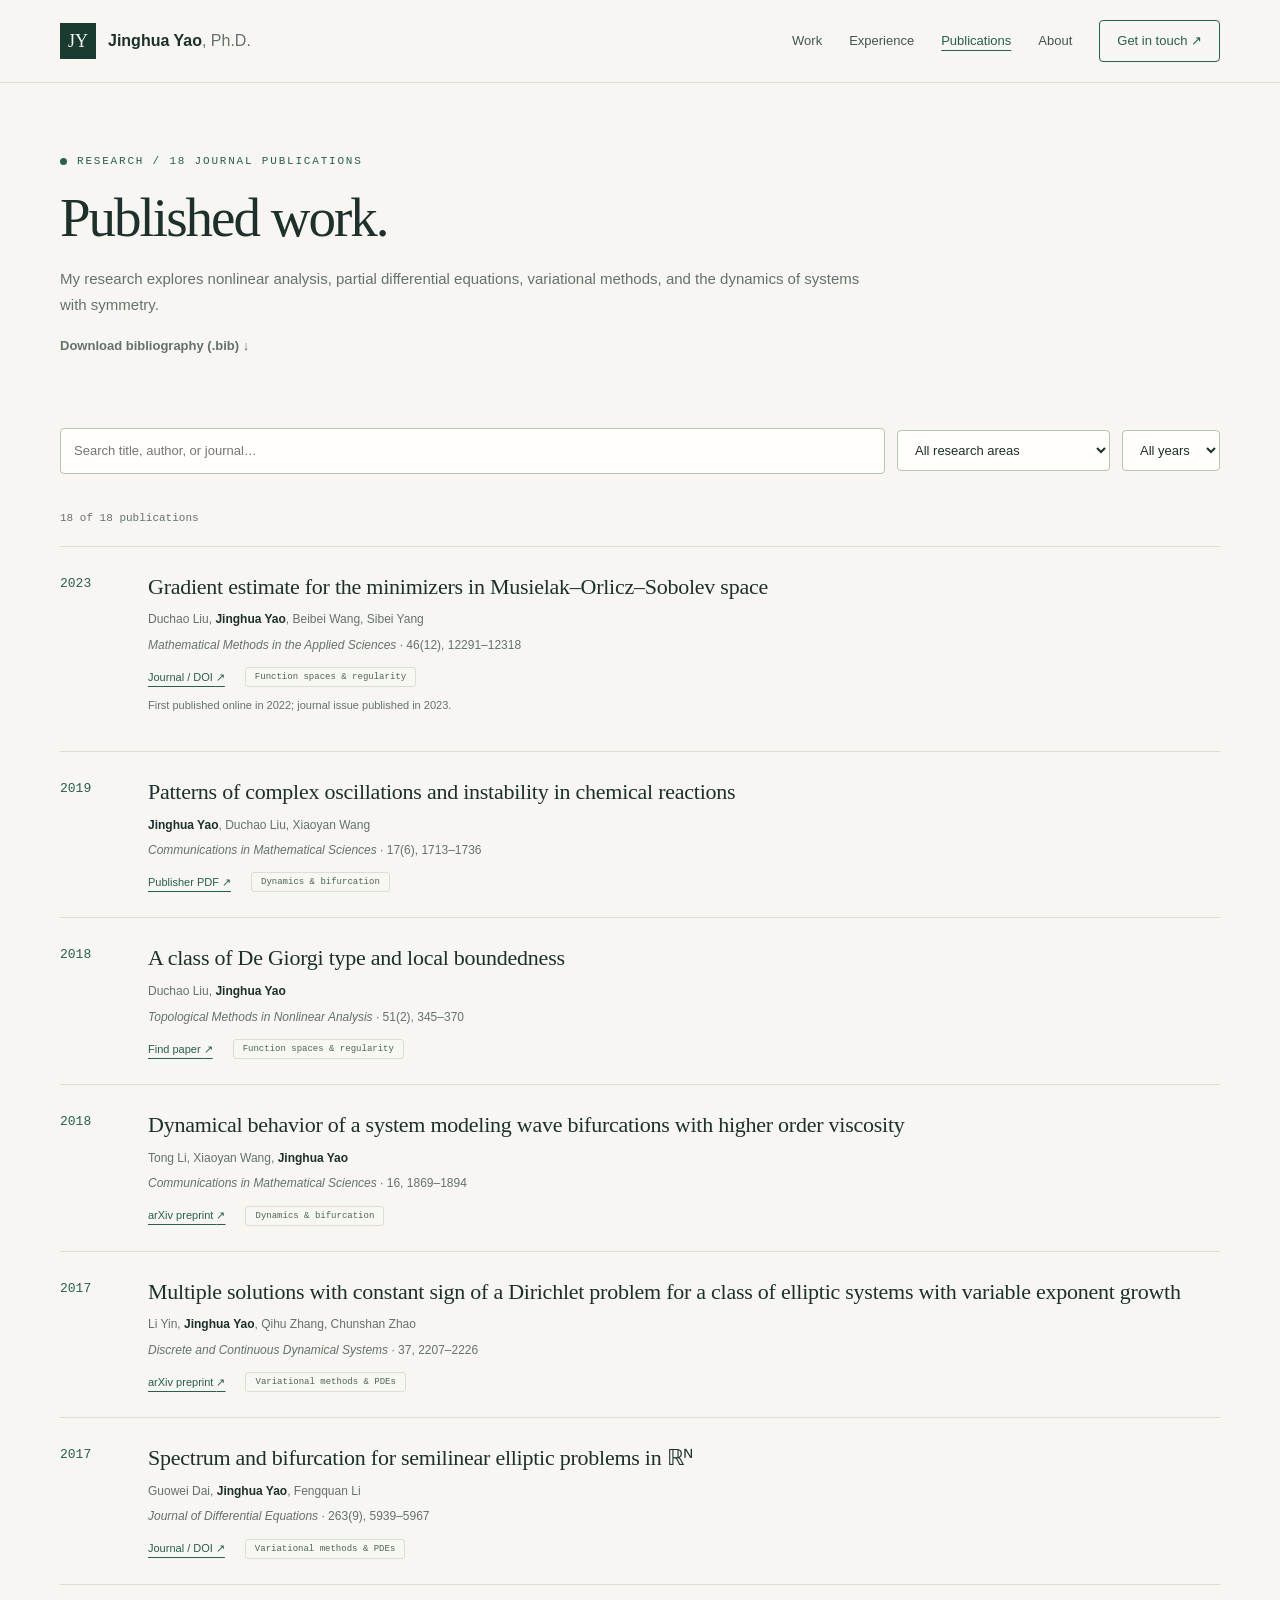
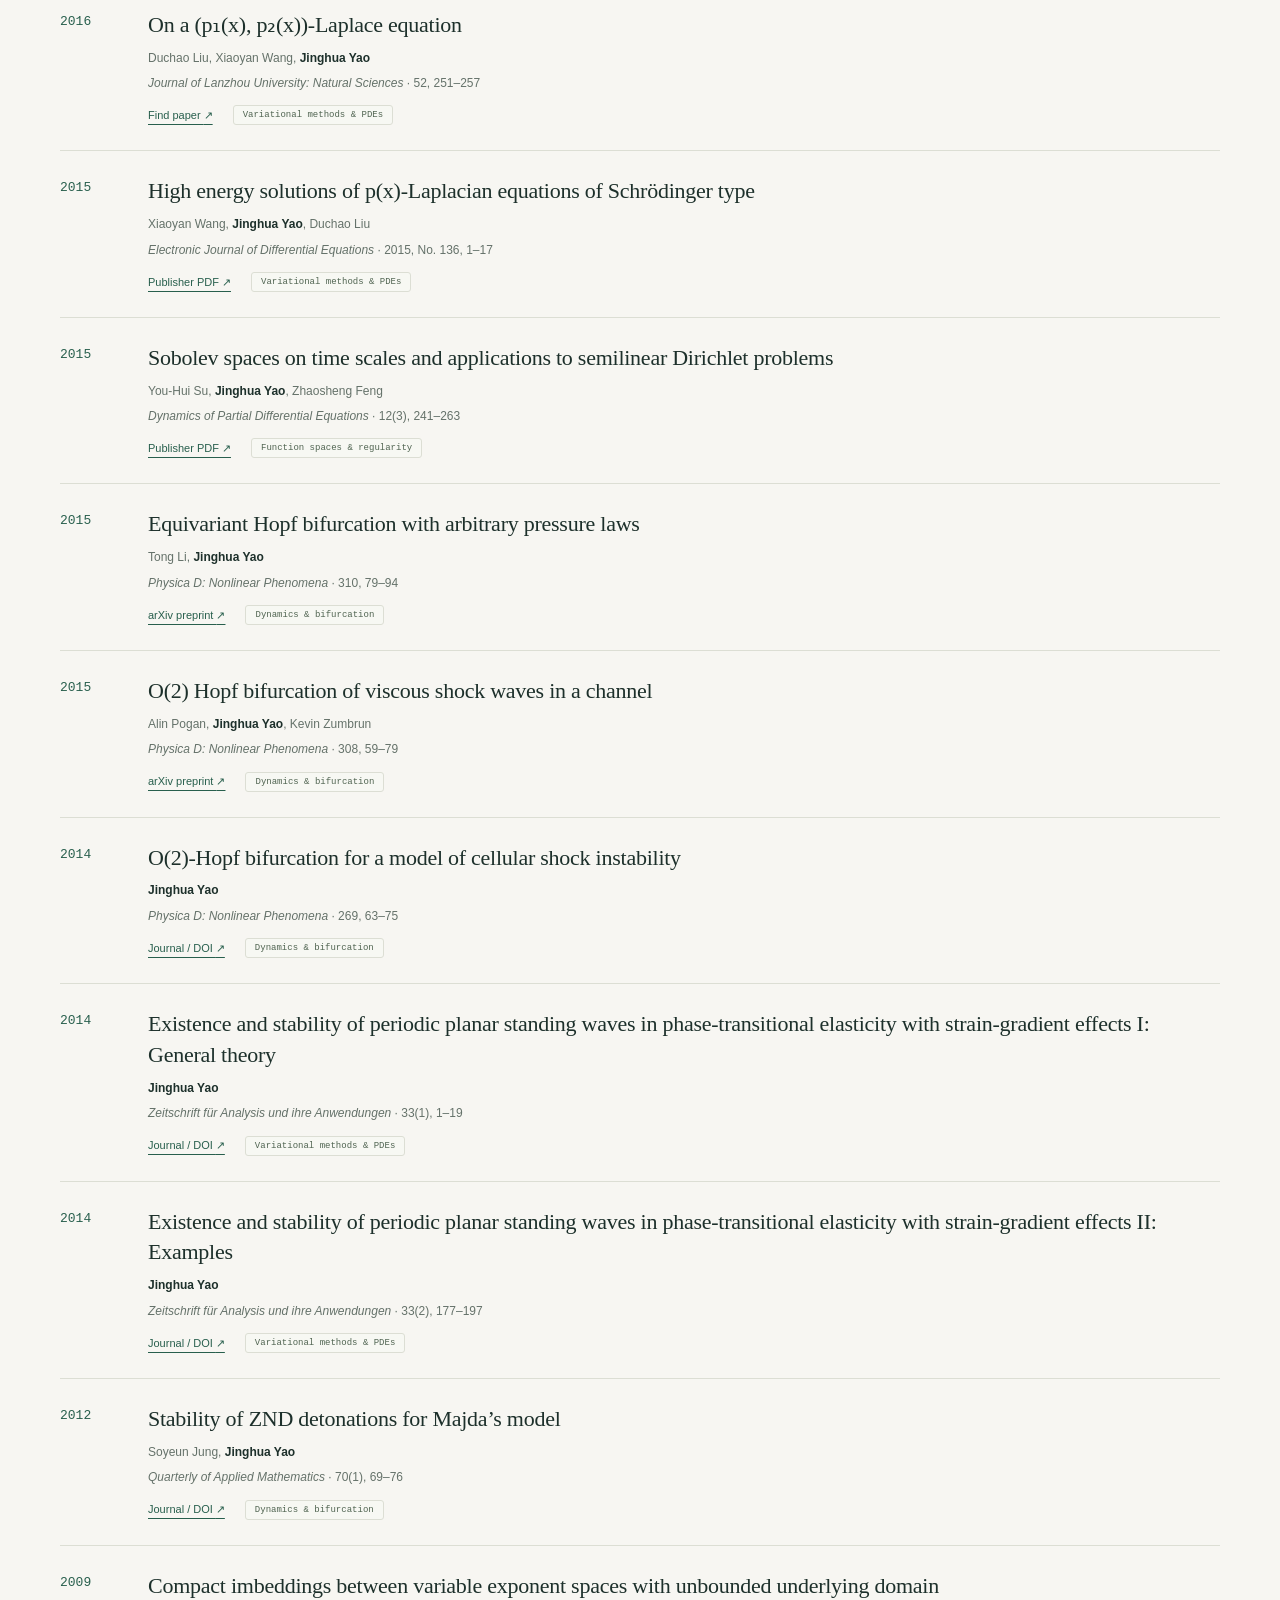
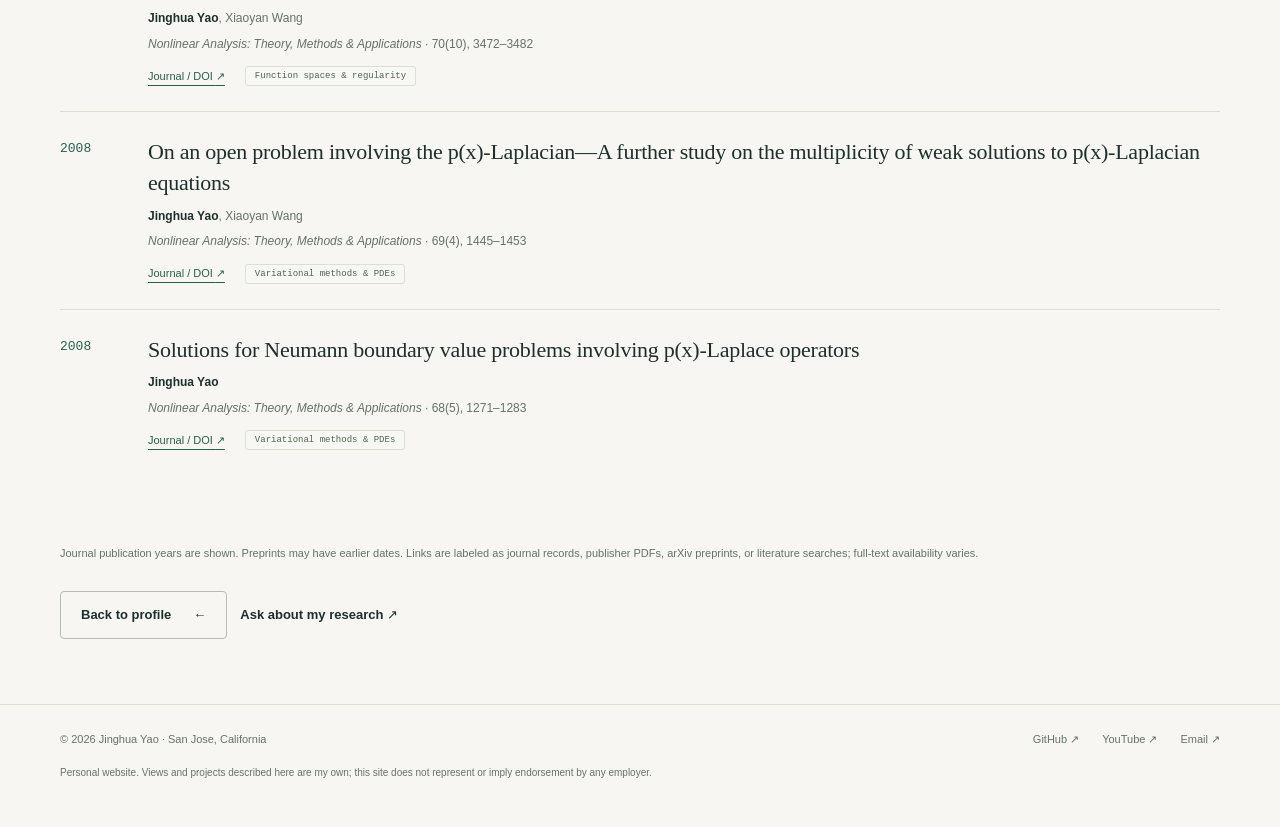
==== publications.html @ 7621f92e "Publish personal website and complete publication list" ====
<!doctype html>
<html lang="en"><head><meta charset="utf-8"><meta name="viewport" content="width=device-width,initial-scale=1"><meta name="theme-color" content="#193b30"><meta name="description" content="18 journal publications by Jinghua Yao and coauthors in nonlinear analysis, PDEs, dynamical systems, and variational methods."><meta name="author" content="Jinghua Yao"><title>Publications — Jinghua Yao</title><link rel="icon" type="image/svg+xml" href="assets/favicon.svg"><link rel="stylesheet" href="assets/styles.css"><meta property="og:type" content="website"><meta property="og:title" content="Publications — Jinghua Yao"><meta property="og:description" content="18 journal publications by Jinghua Yao and coauthors in nonlinear analysis, PDEs, dynamical systems, and variational methods."><meta property="og:site_name" content="Jinghua Yao"><meta name="twitter:card" content="summary"><script defer src="assets/main.js"></script></head><body><a class="skip" href="#main">Skip to content</a><header><div class="wrap nav"><a class="brand" href="index.html" aria-label="Jinghua Yao, home"><span class="monogram" aria-hidden="true">JY</span><span>Jinghua Yao<span style="font-weight:400;color:var(--muted)">, Ph.D.</span></span></a><button class="menu-toggle" aria-expanded="false" aria-controls="site-nav">Menu</button><nav class="nav-links" id="site-nav" aria-label="Main navigation"><a href="index.html#work">Work</a><a href="index.html#experience">Experience</a><a href="publications.html" aria-current="page">Publications</a><a href="index.html#about">About</a><a href="index.html#contact" class="nav-contact">Get in touch <span aria-hidden="true">↗</span></a></nav></div></header><main id="main" class="wrap"><section class="research-hero"><div class="eyebrow">Research / 18 journal publications</div><h1>Published work.</h1><p>My research explores nonlinear analysis, partial differential equations, variational methods, and the dynamics of systems with symmetry.</p><p><a class="text-link" href="assets/publications.bib" download>Download bibliography (.bib) ↓</a></p></section><div class="pub-tools js-only"><input id="publication-search" type="search" placeholder="Search title, author, or journal…" aria-label="Search publications"><select id="publication-category" aria-label="Research area"><option value="">All research areas</option><option>Function spaces &amp; regularity</option><option>Dynamics &amp; bifurcation</option><option>Variational methods &amp; PDEs</option></select><select id="publication-year" aria-label="Publication year"><option value="">All years</option><option>2023</option><option>2019</option><option>2018</option><option>2017</option><option>2016</option><option>2015</option><option>2014</option><option>2012</option><option>2009</option><option>2008</option></select></div><p class="pub-count" id="publication-count" role="status" aria-live="polite">18 publications · newest first</p><div class="research-list"><article class="pub" id="gradient-estimate" data-year="2023" data-category="Function spaces &amp; regularity"><div class="pub-year">2023</div><div><h3><a href="https://doi.org/10.1002/mma.8762" target="_blank" rel="noopener noreferrer">Gradient estimate for the minimizers in Musielak–Orlicz–Sobolev space</a></h3><p class="authors">Duchao Liu, <strong>Jinghua Yao</strong>, Beibei Wang, Sibei Yang</p><p class="venue"><em>Mathematical Methods in the Applied Sciences</em> · 46(12), 12291–12318</p><div class="pub-links"><a href="https://doi.org/10.1002/mma.8762" target="_blank" rel="noopener noreferrer">Journal / DOI <span aria-hidden="true">↗</span></a><span class="tag">Function spaces &amp; regularity</span></div><p class="pub-note">First published online in 2022; journal issue published in 2023.</p></div></article><article class="pub" id="chemical-reactions" data-year="2019" data-category="Dynamics &amp; bifurcation"><div class="pub-year">2019</div><div><h3><a href="https://intlpress.com/site/pub/files/_fulltext/journals/cms/2019/0017/0006/CMS-2019-0017-0006-a010.pdf" target="_blank" rel="noopener noreferrer">Patterns of complex oscillations and instability in chemical reactions</a></h3><p class="authors"><strong>Jinghua Yao</strong>, Duchao Liu, Xiaoyan Wang</p><p class="venue"><em>Communications in Mathematical Sciences</em> · 17(6), 1713–1736</p><div class="pub-links"><a href="https://intlpress.com/site/pub/files/_fulltext/journals/cms/2019/0017/0006/CMS-2019-0017-0006-a010.pdf" target="_blank" rel="noopener noreferrer">Publisher PDF <span aria-hidden="true">↗</span></a><span class="tag">Dynamics &amp; bifurcation</span></div></div></article><article class="pub" id="de-giorgi" data-year="2018" data-category="Function spaces &amp; regularity"><div class="pub-year">2018</div><div><h3><a href="https://scholar.google.com/scholar?q=A+class+of+De+Giorgi+type+and+local+boundedness+Liu+Yao" target="_blank" rel="noopener noreferrer">A class of De Giorgi type and local boundedness</a></h3><p class="authors">Duchao Liu, <strong>Jinghua Yao</strong></p><p class="venue"><em>Topological Methods in Nonlinear Analysis</em> · 51(2), 345–370</p><div class="pub-links"><a href="https://scholar.google.com/scholar?q=A+class+of+De+Giorgi+type+and+local+boundedness+Liu+Yao" target="_blank" rel="noopener noreferrer">Find paper <span aria-hidden="true">↗</span></a><span class="tag">Function spaces &amp; regularity</span></div></div></article><article class="pub" id="wave-bifurcations" data-year="2018" data-category="Dynamics &amp; bifurcation"><div class="pub-year">2018</div><div><h3><a href="https://arxiv.org/abs/1406.5264" target="_blank" rel="noopener noreferrer">Dynamical behavior of a system modeling wave bifurcations with higher order viscosity</a></h3><p class="authors">Tong Li, Xiaoyan Wang, <strong>Jinghua Yao</strong></p><p class="venue"><em>Communications in Mathematical Sciences</em> · 16, 1869–1894</p><div class="pub-links"><a href="https://arxiv.org/abs/1406.5264" target="_blank" rel="noopener noreferrer">arXiv preprint <span aria-hidden="true">↗</span></a><span class="tag">Dynamics &amp; bifurcation</span></div></div></article><article class="pub" id="constant-sign" data-year="2017" data-category="Variational methods &amp; PDEs"><div class="pub-year">2017</div><div><h3><a href="https://arxiv.org/abs/1607.00584" target="_blank" rel="noopener noreferrer">Multiple solutions with constant sign of a Dirichlet problem for a class of elliptic systems with variable exponent growth</a></h3><p class="authors">Li Yin, <strong>Jinghua Yao</strong>, Qihu Zhang, Chunshan Zhao</p><p class="venue"><em>Discrete and Continuous Dynamical Systems</em> · 37, 2207–2226</p><div class="pub-links"><a href="https://arxiv.org/abs/1607.00584" target="_blank" rel="noopener noreferrer">arXiv preprint <span aria-hidden="true">↗</span></a><span class="tag">Variational methods &amp; PDEs</span></div></div></article><article class="pub" id="spectrum-bifurcation" data-year="2017" data-category="Variational methods &amp; PDEs"><div class="pub-year">2017</div><div><h3><a href="https://doi.org/10.1016/j.jde.2017.07.004" target="_blank" rel="noopener noreferrer">Spectrum and bifurcation for semilinear elliptic problems in ℝᴺ</a></h3><p class="authors">Guowei Dai, <strong>Jinghua Yao</strong>, Fengquan Li</p><p class="venue"><em>Journal of Differential Equations</em> · 263(9), 5939–5967</p><div class="pub-links"><a href="https://doi.org/10.1016/j.jde.2017.07.004" target="_blank" rel="noopener noreferrer">Journal / DOI <span aria-hidden="true">↗</span></a><span class="tag">Variational methods &amp; PDEs</span></div></div></article><article class="pub" id="two-exponents" data-year="2016" data-category="Variational methods &amp; PDEs"><div class="pub-year">2016</div><div><h3><a href="https://scholar.google.com/scholar?q=Liu+Wang+Yao+Laplace+Lanzhou+2016+251+257" target="_blank" rel="noopener noreferrer">On a (p₁(x), p₂(x))-Laplace equation</a></h3><p class="authors">Duchao Liu, Xiaoyan Wang, <strong>Jinghua Yao</strong></p><p class="venue"><em>Journal of Lanzhou University: Natural Sciences</em> · 52, 251–257</p><div class="pub-links"><a href="https://scholar.google.com/scholar?q=Liu+Wang+Yao+Laplace+Lanzhou+2016+251+257" target="_blank" rel="noopener noreferrer">Find paper <span aria-hidden="true">↗</span></a><span class="tag">Variational methods &amp; PDEs</span></div></div></article><article class="pub" id="high-energy" data-year="2015" data-category="Variational methods &amp; PDEs"><div class="pub-year">2015</div><div><h3><a href="https://ejde.math.txstate.edu/Volumes/2015/136/wang.pdf" target="_blank" rel="noopener noreferrer">High energy solutions of p(x)-Laplacian equations of Schrödinger type</a></h3><p class="authors">Xiaoyan Wang, <strong>Jinghua Yao</strong>, Duchao Liu</p><p class="venue"><em>Electronic Journal of Differential Equations</em> · 2015, No. 136, 1–17</p><div class="pub-links"><a href="https://ejde.math.txstate.edu/Volumes/2015/136/wang.pdf" target="_blank" rel="noopener noreferrer">Publisher PDF <span aria-hidden="true">↗</span></a><span class="tag">Variational methods &amp; PDEs</span></div></div></article><article class="pub" id="time-scales" data-year="2015" data-category="Function spaces &amp; regularity"><div class="pub-year">2015</div><div><h3><a href="https://intlpress.com/api/bgcloud-front/resource/pdf/volume/1805801773963034626-1805801773963034626-674eb5a343b26674c5cbe428e5b6ac3f.pdf" target="_blank" rel="noopener noreferrer">Sobolev spaces on time scales and applications to semilinear Dirichlet problems</a></h3><p class="authors">You-Hui Su, <strong>Jinghua Yao</strong>, Zhaosheng Feng</p><p class="venue"><em>Dynamics of Partial Differential Equations</em> · 12(3), 241–263</p><div class="pub-links"><a href="https://intlpress.com/api/bgcloud-front/resource/pdf/volume/1805801773963034626-1805801773963034626-674eb5a343b26674c5cbe428e5b6ac3f.pdf" target="_blank" rel="noopener noreferrer">Publisher PDF <span aria-hidden="true">↗</span></a><span class="tag">Function spaces &amp; regularity</span></div></div></article><article class="pub" id="pressure-laws" data-year="2015" data-category="Dynamics &amp; bifurcation"><div class="pub-year">2015</div><div><h3><a href="https://arxiv.org/abs/1312.4248" target="_blank" rel="noopener noreferrer">Equivariant Hopf bifurcation with arbitrary pressure laws</a></h3><p class="authors">Tong Li, <strong>Jinghua Yao</strong></p><p class="venue"><em>Physica D: Nonlinear Phenomena</em> · 310, 79–94</p><div class="pub-links"><a href="https://arxiv.org/abs/1312.4248" target="_blank" rel="noopener noreferrer">arXiv preprint <span aria-hidden="true">↗</span></a><span class="tag">Dynamics &amp; bifurcation</span></div></div></article><article class="pub" id="viscous-shock" data-year="2015" data-category="Dynamics &amp; bifurcation"><div class="pub-year">2015</div><div><h3><a href="https://arxiv.org/abs/1401.2197" target="_blank" rel="noopener noreferrer">O(2) Hopf bifurcation of viscous shock waves in a channel</a></h3><p class="authors">Alin Pogan, <strong>Jinghua Yao</strong>, Kevin Zumbrun</p><p class="venue"><em>Physica D: Nonlinear Phenomena</em> · 308, 59–79</p><div class="pub-links"><a href="https://arxiv.org/abs/1401.2197" target="_blank" rel="noopener noreferrer">arXiv preprint <span aria-hidden="true">↗</span></a><span class="tag">Dynamics &amp; bifurcation</span></div></div></article><article class="pub" id="cellular-shock" data-year="2014" data-category="Dynamics &amp; bifurcation"><div class="pub-year">2014</div><div><h3><a href="https://doi.org/10.1016/j.physd.2013.11.005" target="_blank" rel="noopener noreferrer">O(2)-Hopf bifurcation for a model of cellular shock instability</a></h3><p class="authors"><strong>Jinghua Yao</strong></p><p class="venue"><em>Physica D: Nonlinear Phenomena</em> · 269, 63–75</p><div class="pub-links"><a href="https://doi.org/10.1016/j.physd.2013.11.005" target="_blank" rel="noopener noreferrer">Journal / DOI <span aria-hidden="true">↗</span></a><span class="tag">Dynamics &amp; bifurcation</span></div></div></article><article class="pub" id="standing-waves-i" data-year="2014" data-category="Variational methods &amp; PDEs"><div class="pub-year">2014</div><div><h3><a href="https://doi.org/10.4171/ZAA/1496" target="_blank" rel="noopener noreferrer">Existence and stability of periodic planar standing waves in phase-transitional elasticity with strain-gradient effects I: General theory</a></h3><p class="authors"><strong>Jinghua Yao</strong></p><p class="venue"><em>Zeitschrift für Analysis und ihre Anwendungen</em> · 33(1), 1–19</p><div class="pub-links"><a href="https://doi.org/10.4171/ZAA/1496" target="_blank" rel="noopener noreferrer">Journal / DOI <span aria-hidden="true">↗</span></a><span class="tag">Variational methods &amp; PDEs</span></div></div></article><article class="pub" id="standing-waves-ii" data-year="2014" data-category="Variational methods &amp; PDEs"><div class="pub-year">2014</div><div><h3><a href="https://doi.org/10.4171/ZAA/1506" target="_blank" rel="noopener noreferrer">Existence and stability of periodic planar standing waves in phase-transitional elasticity with strain-gradient effects II: Examples</a></h3><p class="authors"><strong>Jinghua Yao</strong></p><p class="venue"><em>Zeitschrift für Analysis und ihre Anwendungen</em> · 33(2), 177–197</p><div class="pub-links"><a href="https://doi.org/10.4171/ZAA/1506" target="_blank" rel="noopener noreferrer">Journal / DOI <span aria-hidden="true">↗</span></a><span class="tag">Variational methods &amp; PDEs</span></div></div></article><article class="pub" id="znd-detonations" data-year="2012" data-category="Dynamics &amp; bifurcation"><div class="pub-year">2012</div><div><h3><a href="https://doi.org/10.1090/S0033-569X-2011-01232-3" target="_blank" rel="noopener noreferrer">Stability of ZND detonations for Majda’s model</a></h3><p class="authors">Soyeun Jung, <strong>Jinghua Yao</strong></p><p class="venue"><em>Quarterly of Applied Mathematics</em> · 70(1), 69–76</p><div class="pub-links"><a href="https://doi.org/10.1090/S0033-569X-2011-01232-3" target="_blank" rel="noopener noreferrer">Journal / DOI <span aria-hidden="true">↗</span></a><span class="tag">Dynamics &amp; bifurcation</span></div></div></article><article class="pub" id="compact-imbeddings" data-year="2009" data-category="Function spaces &amp; regularity"><div class="pub-year">2009</div><div><h3><a href="https://doi.org/10.1016/j.na.2008.07.005" target="_blank" rel="noopener noreferrer">Compact imbeddings between variable exponent spaces with unbounded underlying domain</a></h3><p class="authors"><strong>Jinghua Yao</strong>, Xiaoyan Wang</p><p class="venue"><em>Nonlinear Analysis: Theory, Methods &amp; Applications</em> · 70(10), 3472–3482</p><div class="pub-links"><a href="https://doi.org/10.1016/j.na.2008.07.005" target="_blank" rel="noopener noreferrer">Journal / DOI <span aria-hidden="true">↗</span></a><span class="tag">Function spaces &amp; regularity</span></div></div></article><article class="pub" id="open-problem" data-year="2008" data-category="Variational methods &amp; PDEs"><div class="pub-year">2008</div><div><h3><a href="https://doi.org/10.1016/j.na.2007.06.044" target="_blank" rel="noopener noreferrer">On an open problem involving the p(x)-Laplacian—A further study on the multiplicity of weak solutions to p(x)-Laplacian equations</a></h3><p class="authors"><strong>Jinghua Yao</strong>, Xiaoyan Wang</p><p class="venue"><em>Nonlinear Analysis: Theory, Methods &amp; Applications</em> · 69(4), 1445–1453</p><div class="pub-links"><a href="https://doi.org/10.1016/j.na.2007.06.044" target="_blank" rel="noopener noreferrer">Journal / DOI <span aria-hidden="true">↗</span></a><span class="tag">Variational methods &amp; PDEs</span></div></div></article><article class="pub" id="neumann-problems" data-year="2008" data-category="Variational methods &amp; PDEs"><div class="pub-year">2008</div><div><h3><a href="https://doi.org/10.1016/j.na.2006.12.020" target="_blank" rel="noopener noreferrer">Solutions for Neumann boundary value problems involving p(x)-Laplace operators</a></h3><p class="authors"><strong>Jinghua Yao</strong></p><p class="venue"><em>Nonlinear Analysis: Theory, Methods &amp; Applications</em> · 68(5), 1271–1283</p><div class="pub-links"><a href="https://doi.org/10.1016/j.na.2006.12.020" target="_blank" rel="noopener noreferrer">Journal / DOI <span aria-hidden="true">↗</span></a><span class="tag">Variational methods &amp; PDEs</span></div></div></article><p class="empty" id="no-results" hidden>No matching publications. Try a different search or reset the filters.</p></div><p class="pub-note">Journal publication years are shown. Preprints may have earlier dates. Links are labeled as journal records, publisher PDFs, arXiv preprints, or literature searches; full-text availability varies.</p><div class="actions" style="margin-bottom:65px"><a class="button secondary" href="index.html">Back to profile <span aria-hidden="true">←</span></a><a class="text-link" href="mailto:yaojhyao@gmail.com">Ask about my research ↗</a></div></main><footer><div class="wrap"><div class="footer-row"><span>© 2026 Jinghua Yao · San Jose, California</span><div class="footer-links"><a href="https://github.com/jinghuayao">GitHub ↗</a><a href="https://www.youtube.com/@codeyao9796">YouTube ↗</a><a href="mailto:yaojhyao@gmail.com">Email ↗</a></div></div><p class="footer-note">Personal website. Views and projects described here are my own; this site does not represent or imply endorsement by any employer.</p></div></footer></body></html>
---- assets/styles.css ----
/* No framework, external font, tracking pixel, or runtime dependency. */
:root{--paper:#f7f6f2;--card:#fffefa;--ink:#1d302b;--muted:#65726a;--green:#285f4d;--deep:#193b30;--line:#dcded4;--lime:#d9efad;--mono:ui-monospace,SFMono-Regular,Consolas,monospace;--sans:Inter,-apple-system,BlinkMacSystemFont,"Segoe UI",Arial,sans-serif;--serif:Georgia,"Times New Roman",serif}
*{box-sizing:border-box}html{scroll-behavior:smooth;scroll-padding-top:100px}body{margin:0;background:var(--paper);color:var(--ink);font:16px/1.7 var(--sans);-webkit-font-smoothing:antialiased}a{color:inherit;text-decoration-thickness:1px;text-underline-offset:5px}button,input,select{font:inherit}button{cursor:pointer}a:focus-visible,button:focus-visible,input:focus-visible,select:focus-visible,summary:focus-visible{outline:3px solid #c79141;outline-offset:5px}[hidden]{display:none!important}.wrap{width:min(1160px,calc(100% - 80px));margin-inline:auto}.skip{position:absolute;top:-100px;left:15px;z-index:30;background:white;padding:10px}.skip:focus{top:10px}header{position:sticky;top:0;z-index:20;border-bottom:1px solid var(--line);background:#f7f6f2f2;backdrop-filter:blur(16px)}.nav{height:82px;display:flex;align-items:center;justify-content:space-between;gap:28px}.brand{display:flex;gap:12px;align-items:center;text-decoration:none;font-weight:650;white-space:nowrap}.monogram{width:36px;height:36px;display:grid;place-items:center;background:var(--deep);color:var(--paper);font:18px var(--serif)}.nav-links{display:flex;gap:27px;align-items:center}.nav-links a{font-size:13px;text-decoration:none;color:#45554d}.nav-links a:hover,.nav-links a[aria-current=page]{color:var(--green);text-decoration:underline}.nav-links .nav-contact{padding:9px 17px;border:1px solid var(--green);color:var(--green);border-radius:4px}.menu-toggle{display:none;background:none;border:1px solid var(--line);padding:8px 12px;border-radius:4px}.eyebrow{font:11px/1.5 var(--mono);text-transform:uppercase;letter-spacing:1.8px;color:var(--green);display:flex;align-items:center;gap:10px}.eyebrow::before{content:"";width:7px;height:7px;background:var(--green);border-radius:50%;flex-shrink:0}.hero{display:grid;grid-template-columns:1.45fr 1fr;gap:65px;align-items:center;padding:82px 0 65px}.name{font:500 clamp(45px,5.7vw,73px)/1.06 var(--serif);letter-spacing:-3px;margin:23px 0 8px}.credentials{font-size:14px;color:var(--muted);letter-spacing:.25px}.hero h2{font:400 clamp(27px,3vw,38px)/1.3 var(--serif);letter-spacing:-.9px;margin:26px 0 19px}.hero h2 em{color:var(--green);font-weight:400}.hero-copy{max-width:555px;color:var(--muted);font-size:16px;line-height:1.8}.actions{display:flex;gap:13px;align-items:center;flex-wrap:wrap;margin-top:28px}.button{display:inline-flex;gap:22px;align-items:center;justify-content:center;padding:12px 20px;border:1px solid var(--green);border-radius:4px;text-decoration:none;font-size:13px;font-weight:600;background:var(--green);color:white;transition:background .2s,transform .2s}.button:hover{background:var(--deep);transform:translateY(-2px)}.button.secondary{background:transparent;color:var(--ink);border-color:#b4bdb2}.button.secondary:hover{background:#e9ede3}.text-link{font-size:13px;font-weight:550;text-decoration:none}.text-link:hover{text-decoration:underline}.location{margin-top:22px;font-size:11px;font-family:var(--mono);color:var(--muted)}.hero-art{position:relative;background:#e8ede3;border:1px solid #d8dfd1;border-radius:7px;overflow:hidden;aspect-ratio:0.94;max-height:465px}.hero-art::before{content:"";position:absolute;inset:0;background-image:linear-gradient(#b3bfaf25 1px,transparent 1px),linear-gradient(90deg,#b3bfaf25 1px,transparent 1px);background-size:26px 26px}.art-top{position:absolute;top:24px;left:26px;right:26px;display:flex;justify-content:space-between;font:9px var(--mono);letter-spacing:1.4px;color:#65775e}.hero-art svg{position:absolute;width:100%;height:78%;top:8%;left:0}.art-caption{position:absolute;bottom:24px;left:28px;right:28px;border-top:1px solid #c6cfbd;padding-top:15px;display:flex;justify-content:space-between;align-items:center}.art-caption span{font:20px/1.3 var(--serif)}.art-caption small{font:9px/1.6 var(--mono);color:#62765c;text-align:right}.employers{border-top:1px solid var(--line);border-bottom:1px solid var(--line);display:flex;align-items:center;justify-content:space-between;gap:30px;padding:26px 0}.employers .label{font:10px/1.7 var(--mono);color:var(--muted);letter-spacing:1px;max-width:150px;text-transform:uppercase}.company{font-size:21px;letter-spacing:-.8px;font-weight:600}.company.apple{font-family:var(--serif);font-size:26px}.company.samsung{font-size:15px;letter-spacing:2px}.company.iu{font-family:var(--serif);font-size:18px;font-weight:400}.section{padding:85px 0;border-bottom:1px solid var(--line)}.section-heading{display:flex;align-items:flex-end;justify-content:space-between;gap:35px;margin-bottom:35px}.section-heading h2,.about h2,.contact h2{font:400 clamp(30px,3.4vw,42px)/1.2 var(--serif);letter-spacing:-1px;margin:12px 0 0}.section-heading p{max-width:360px;color:var(--muted);font-size:14px;margin:0}.kicker{font:10px var(--mono);letter-spacing:1.8px;color:var(--muted);text-transform:uppercase}.work-grid{display:grid;grid-template-columns:1fr 1fr;gap:20px}.work-card{background:var(--card);border:1px solid var(--line);border-radius:5px;overflow:hidden}.work-visual{height:128px;background:#e9eee7;position:relative;display:flex;align-items:center;justify-content:center;border-bottom:1px solid var(--line)}.work-visual.blue{background:#e9eef2}.work-visual.sand{background:#f0ebdf}.work-visual.rose{background:#efe9e4}.mini-pipeline{display:flex;align-items:center;gap:9px;font:10px var(--mono);color:#45634f}.mini-pipeline span{border:1px solid #b6c5b2;border-radius:3px;background:#fafcf480;padding:12px 13px}.mini-pipeline i{font-style:normal;color:#82907e}.work-content{padding:25px 28px 28px}.card-top{display:flex;justify-content:space-between;gap:15px;font:10px var(--mono);text-transform:uppercase;letter-spacing:.8px;color:var(--muted)}.work-content h3{font:400 25px/1.3 var(--serif);letter-spacing:-.5px;margin:13px 0 13px}.work-content p{font-size:14px;color:var(--muted);margin:0 0 15px}.work-detail{border-top:1px solid var(--line);padding-top:12px;font-size:12px;color:#516052}.work-detail b{font-weight:600;color:var(--ink)}.tags{display:flex;flex-wrap:wrap;gap:7px;margin-top:18px}.tag{font:10px var(--mono);padding:4px 9px;border:1px solid var(--line);border-radius:3px;color:#506451;background:#f7f8f3}.timeline{display:grid;grid-template-columns:175px 1fr}.timeline-date{padding:25px 0;font:11px var(--mono);color:var(--muted);border-top:1px solid var(--line)}.timeline-body{border-top:1px solid var(--line);padding:22px 0 26px;display:grid;grid-template-columns:210px 1fr;gap:25px}.timeline-body h3{font-size:18px;margin:0}.timeline-body .role{font-size:12px;color:var(--green);margin:3px 0 0}.timeline-body p{font-size:14px;margin:0;color:var(--muted)}.teaching{background:var(--deep);color:#f3f4e9;border-radius:7px;padding:45px;display:grid;grid-template-columns:1.3fr 1fr;gap:40px;align-items:center;margin-top:70px}.teaching .kicker{color:#bdceae}.teaching h2{font:35px/1.2 var(--serif);margin:14px 0}.teaching p{color:#bacbc1;font-size:14px;margin:12px 0 24px}.teaching .button{background:var(--lime);color:var(--deep);border-color:var(--lime)}.teaching-stats{display:grid;grid-template-columns:1fr 1fr;gap:20px;border-left:1px solid #416152;padding-left:35px}.teaching-stats b{font:42px var(--serif);color:var(--lime);display:block}.teaching-stats span{font-size:12px;color:#c5d4c8;display:block}.teaching-stats small{grid-column:1/-1;color:#9eafa4;font:9px/1.7 var(--mono)}.publication-list{display:grid;gap:0}.pub{display:grid;grid-template-columns:65px 1fr;gap:23px;padding:25px 0;border-top:1px solid var(--line)}.pub-year{font:13px var(--mono);padding-top:4px;color:var(--green)}.pub h3{font:400 22px/1.4 var(--serif);margin:0 0 7px;letter-spacing:-.25px}.pub h3 a{text-decoration:none}.pub h3 a:hover{text-decoration:underline}.pub .authors{font-size:12px;color:var(--muted);margin:0 0 5px}.pub .authors strong{color:var(--ink);font-weight:600}.pub .venue{font-size:12px;color:var(--muted);margin:0}.pub-links{display:flex;flex-wrap:wrap;gap:20px;align-items:center;margin-top:12px}.pub-links a{font-size:11px;color:var(--green)}.pub-links .tag{font-size:9px}.pub-note{font-size:11px;color:var(--muted);margin-top:9px}.about{display:grid;grid-template-columns:1fr 1fr;gap:80px}.about p{font-size:15px;color:var(--muted)}.education{margin-top:23px}.education div{padding:15px 0;border-bottom:1px solid var(--line);display:flex;justify-content:space-between;gap:20px;font-size:13px}.education small{display:block;color:var(--muted)}.education .year{font:11px var(--mono);color:var(--green);padding-top:4px}.skills{margin-top:27px}.skills h3{font-size:12px;color:var(--green);margin:19px 0 6px}.skills p{font-size:13px;margin:0}.chinese{margin-top:25px;border:1px solid var(--line);padding:14px 18px;border-radius:4px}.chinese summary{font-size:13px;cursor:pointer}.chinese p{font-size:14px;line-height:1.95}.contact{padding:80px 0;display:flex;align-items:center;justify-content:space-between;gap:45px}.contact h2{font-size:39px}.contact p{color:var(--muted);font-size:14px;max-width:580px}.contact .actions{flex-shrink:0;margin-top:0;flex-direction:column;align-items:stretch}.contact .text-link{text-align:center;color:var(--muted)}footer{border-top:1px solid var(--line);padding:25px 0 35px;font-size:11px;color:var(--muted)}.footer-row{display:flex;justify-content:space-between;gap:20px;align-items:center}.footer-links{display:flex;gap:23px}.footer-links a{text-decoration:none}.footer-note{font-size:10px;margin-top:15px;max-width:800px}.research-hero{padding:70px 0 35px;max-width:820px}.research-hero h1{font:55px/1.1 var(--serif);letter-spacing:-2px;margin:18px 0}.research-hero p{color:var(--muted);font-size:15px}.pub-tools{display:flex;gap:12px;flex-wrap:wrap;align-items:center;padding:20px 0 27px}.pub-tools input,.pub-tools select{border:1px solid #b9c3b7;background:var(--card);color:var(--ink);border-radius:4px;padding:11px 13px;font-size:13px;max-width:100%}.pub-tools input{flex:1;min-width:220px}.pub-count{font:11px var(--mono);color:var(--muted);margin-bottom:22px}.research-list{padding-bottom:60px}.empty{padding:35px;border:1px dashed var(--line);color:var(--muted)}.js-only{display:none}.js .js-only{display:flex}.js .js-only-block{display:block}.js-only-block{display:none}
@media(min-width:1400px){.hero{padding-top:95px;padding-bottom:85px}}
@media(max-width:1000px){.wrap{width:calc(100% - 48px)}.hero{gap:35px;padding-top:60px}.nav-links{gap:16px}.hero-art{max-height:415px}.timeline{grid-template-columns:150px 1fr}.timeline-body{grid-template-columns:180px 1fr}.about{gap:40px}.teaching{padding:32px}.contact{gap:20px}}
@media(max-width:760px){html{scroll-padding-top:86px}.nav{height:auto;min-height:72px;flex-wrap:wrap;padding-block:15px;gap:14px}.brand{font-size:14px}.js .menu-toggle{display:block}.nav-links{width:100%;flex-wrap:wrap;gap:15px;padding-bottom:6px}.js .nav-links{display:none}.js .nav-links.open{display:flex}.nav-links .nav-contact{padding:5px 12px}.hero{grid-template-columns:1fr;padding:48px 0 38px;gap:34px}.name{font-size:58px;letter-spacing:-2px}.hero h2{font-size:34px}.hero-art{aspect-ratio:1.3;max-height:330px}.hero-art svg{width:75%;left:12.5%;height:85%;top:0}.art-top{top:18px}.art-caption{bottom:18px;padding-top:10px}.art-caption span{font-size:17px}.employers{gap:22px;flex-wrap:wrap;justify-content:flex-start}.employers .label{max-width:none;width:100%}.company{font-size:18px}.company.iu{font-size:16px}.section{padding:52px 0}.section-heading{display:block;margin-bottom:26px}.section-heading p{margin-top:18px;max-width:none}.section-heading>.text-link{display:inline-block;margin-top:15px}.work-grid{grid-template-columns:1fr}.work-content{padding:22px}.timeline{grid-template-columns:1fr}.timeline-date{padding:20px 0 6px}.timeline-body{border-top:0;padding-top:0;grid-template-columns:1fr;gap:12px}.teaching{grid-template-columns:1fr;gap:20px;margin-top:45px;padding:28px}.teaching-stats{border-left:0;border-top:1px solid #416152;padding:20px 0 0}.about{grid-template-columns:1fr;gap:32px}.contact{display:block;padding:50px 0}.contact .actions{align-items:flex-start;margin-top:25px}.contact h2{font-size:34px}.pub{grid-template-columns:43px 1fr;gap:12px}.pub h3{font-size:20px}.footer-row{align-items:flex-start;flex-direction:column}.research-hero{padding-top:45px}.research-hero h1{font-size:43px}}
@media(max-width:380px){.wrap{width:calc(100% - 32px)}.name{font-size:49px}.hero h2{font-size:30px}.mini-pipeline{gap:5px;font-size:9px}.mini-pipeline span{padding:10px}.pub-tools input{min-width:0;width:100%}}
@media(prefers-reduced-motion:reduce){html{scroll-behavior:auto}*,*::before,*::after{transition:none!important;animation:none!important}}
@media print{header,.hero-art,.work-visual,.pub-tools,.contact .actions,.menu-toggle{display:none!important}.wrap{width:100%}body{background:white;font-size:12px}.section,.hero,.contact{padding:20px 0}.hero{display:block}.section-heading h2,.about h2{font-size:28px}.work-card,.pub,.timeline-body{break-inside:avoid}.teaching{background:white;color:var(--ink);border:1px solid var(--line)}.teaching p,.teaching-stats span,.teaching-stats b,.teaching .kicker{color:var(--ink)}.pub[hidden]{display:grid!important}.research-hero h1{font-size:36px}footer{font-size:9px}}
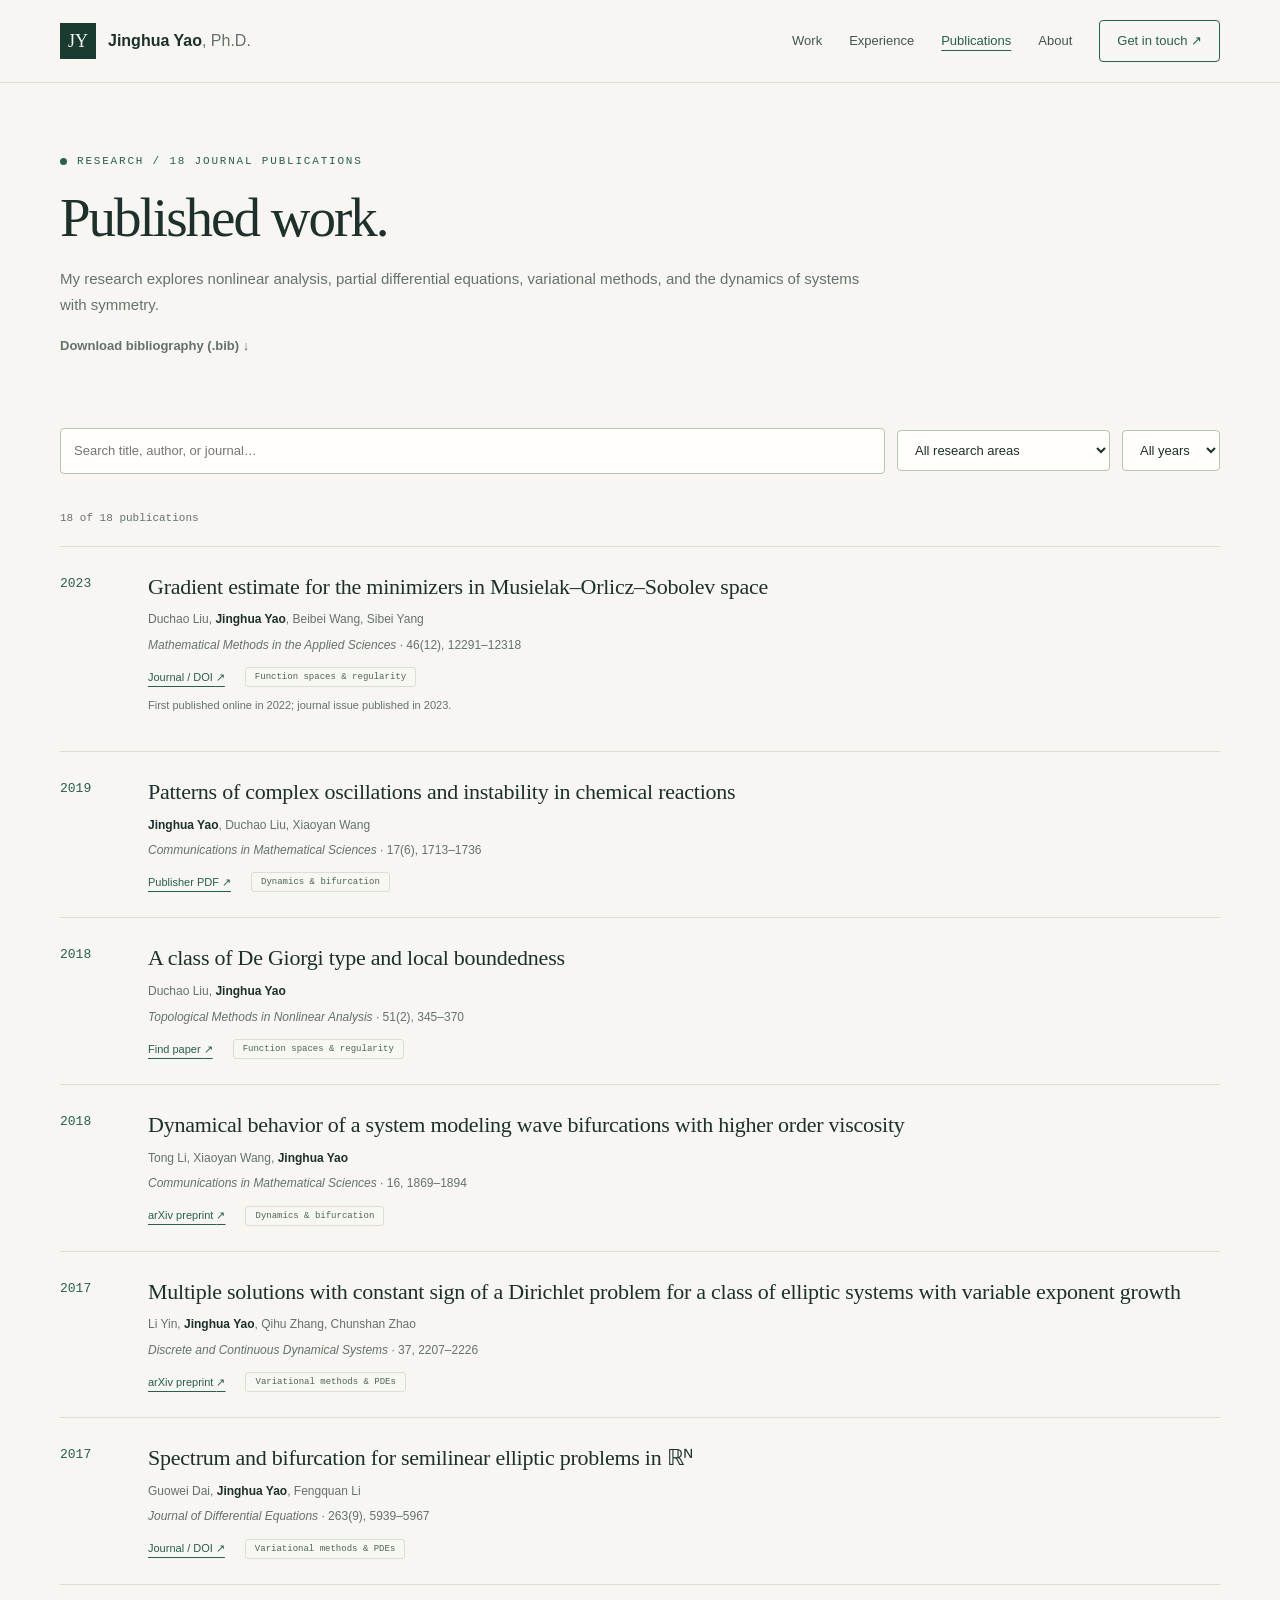
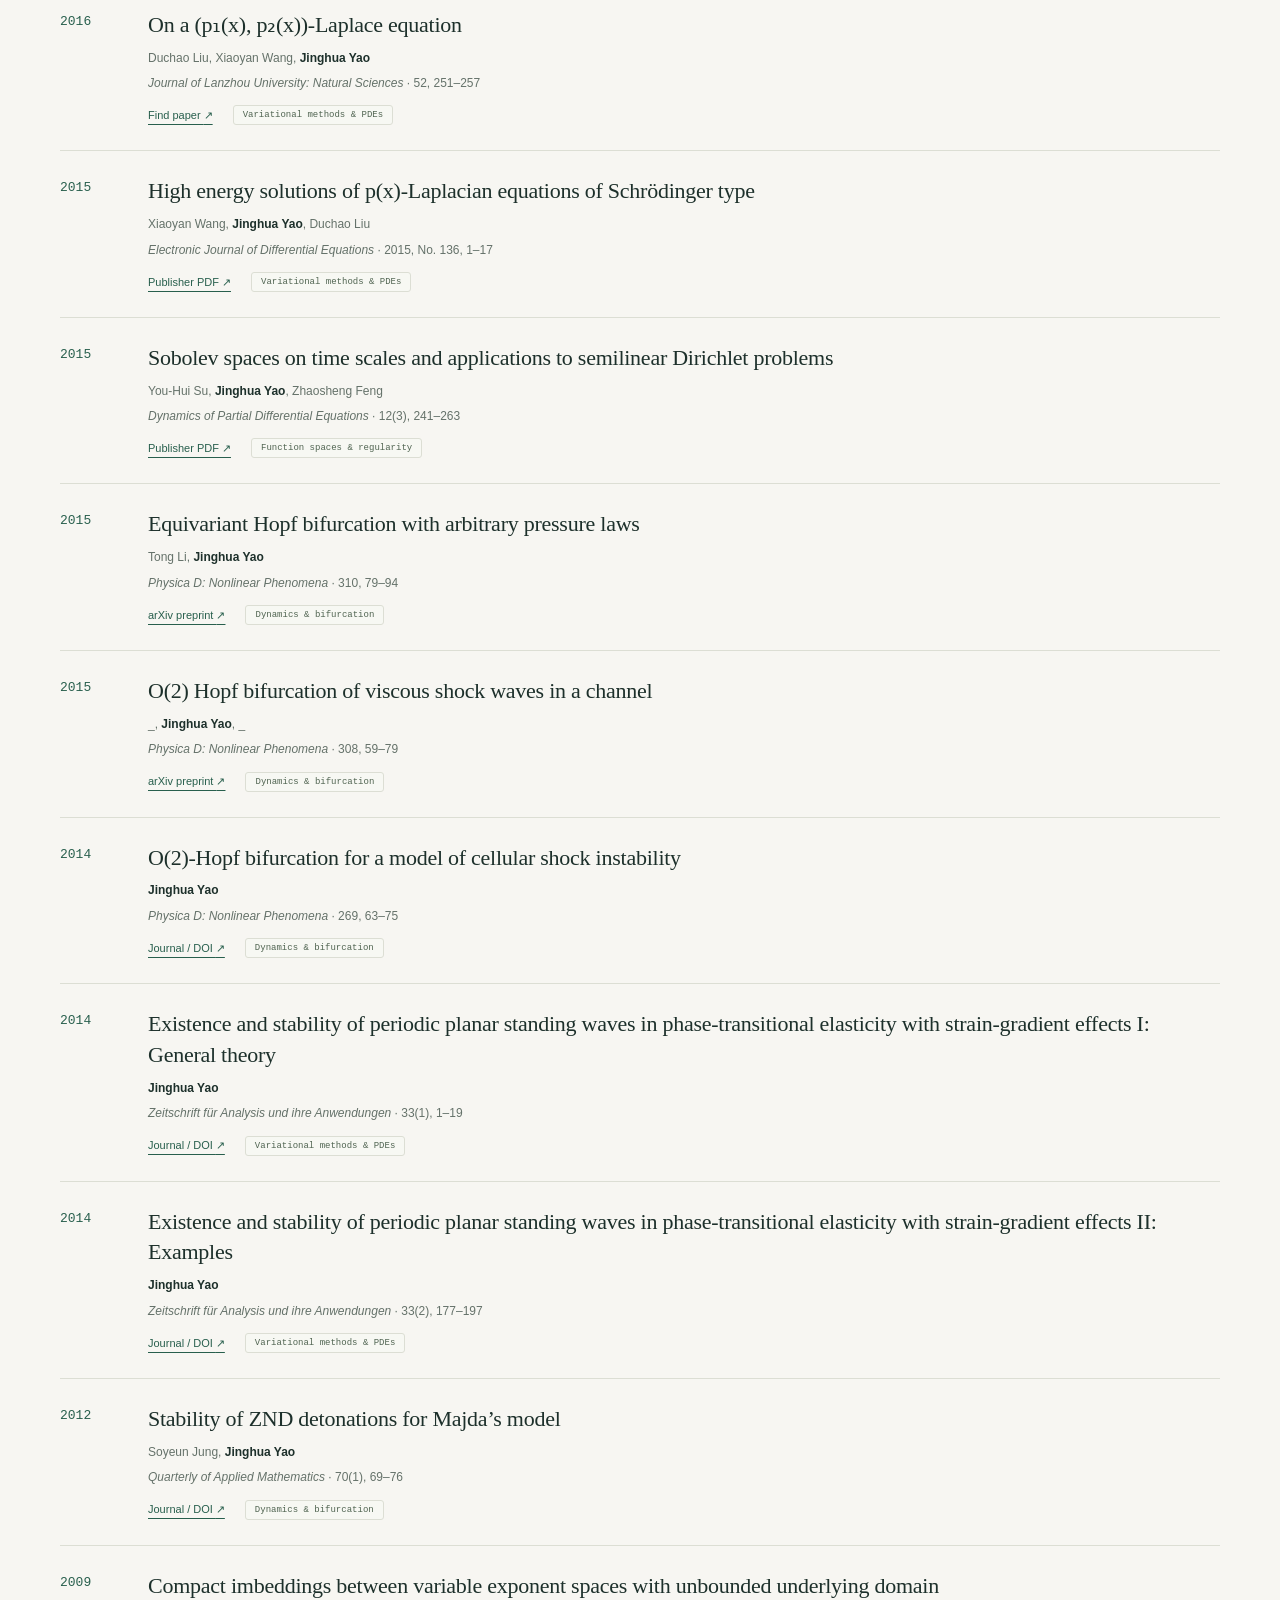
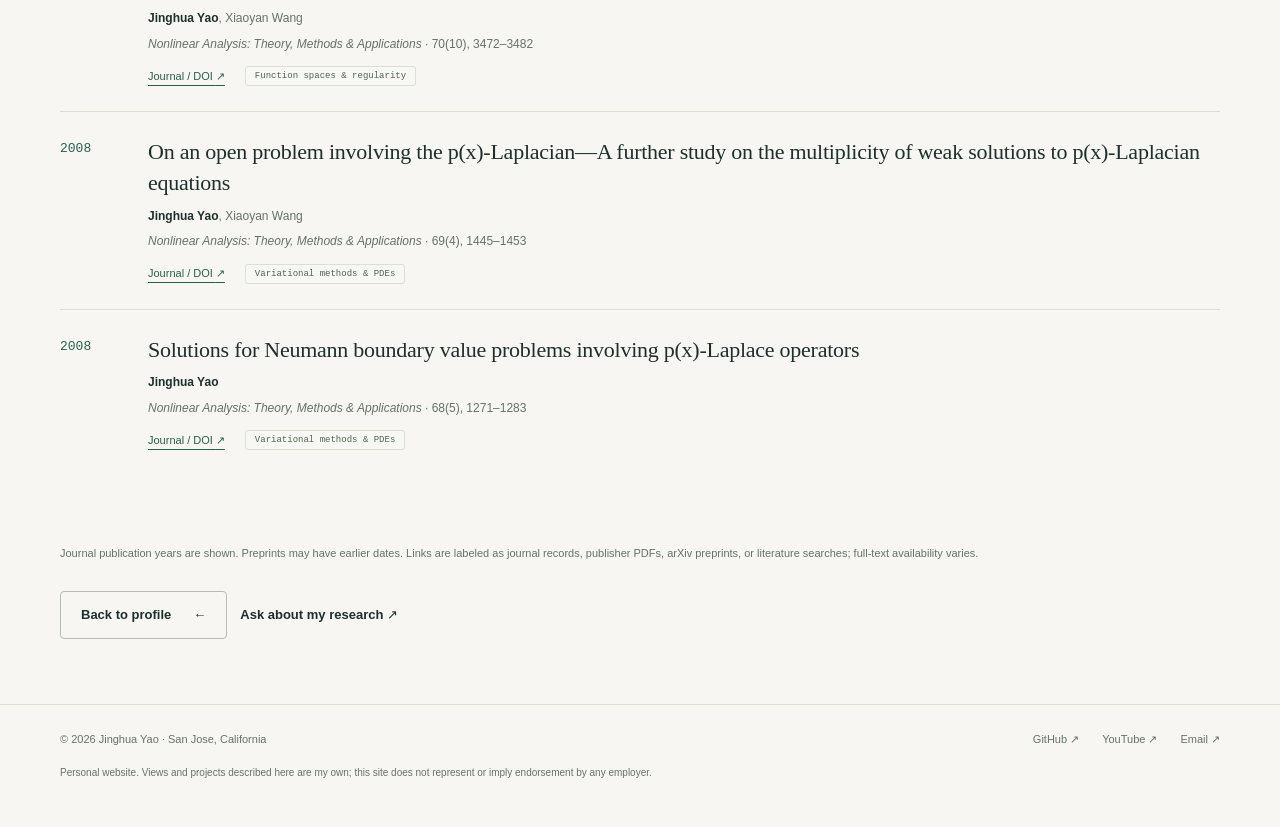
==== commit 15d46ad7: "Abbreviate coauthor display for viscous shock publication" ====
--- a/publications.html
+++ b/publications.html
@@ -1,2 +1,2 @@
 <!doctype html>
-<html lang="en"><head><meta charset="utf-8"><meta name="viewport" content="width=device-width,initial-scale=1"><meta name="theme-color" content="#193b30"><meta name="description" content="18 journal publications by Jinghua Yao and coauthors in nonlinear analysis, PDEs, dynamical systems, and variational methods."><meta name="author" content="Jinghua Yao"><title>Publications — Jinghua Yao</title><link rel="icon" type="image/svg+xml" href="assets/favicon.svg"><link rel="stylesheet" href="assets/styles.css"><meta property="og:type" content="website"><meta property="og:title" content="Publications — Jinghua Yao"><meta property="og:description" content="18 journal publications by Jinghua Yao and coauthors in nonlinear analysis, PDEs, dynamical systems, and variational methods."><meta property="og:site_name" content="Jinghua Yao"><meta name="twitter:card" content="summary"><script defer src="assets/main.js"></script></head><body><a class="skip" href="#main">Skip to content</a><header><div class="wrap nav"><a class="brand" href="index.html" aria-label="Jinghua Yao, home"><span class="monogram" aria-hidden="true">JY</span><span>Jinghua Yao<span style="font-weight:400;color:var(--muted)">, Ph.D.</span></span></a><button class="menu-toggle" aria-expanded="false" aria-controls="site-nav">Menu</button><nav class="nav-links" id="site-nav" aria-label="Main navigation"><a href="index.html#work">Work</a><a href="index.html#experience">Experience</a><a href="publications.html" aria-current="page">Publications</a><a href="index.html#about">About</a><a href="index.html#contact" class="nav-contact">Get in touch <span aria-hidden="true">↗</span></a></nav></div></header><main id="main" class="wrap"><section class="research-hero"><div class="eyebrow">Research / 18 journal publications</div><h1>Published work.</h1><p>My research explores nonlinear analysis, partial differential equations, variational methods, and the dynamics of systems with symmetry.</p><p><a class="text-link" href="assets/publications.bib" download>Download bibliography (.bib) ↓</a></p></section><div class="pub-tools js-only"><input id="publication-search" type="search" placeholder="Search title, author, or journal…" aria-label="Search publications"><select id="publication-category" aria-label="Research area"><option value="">All research areas</option><option>Function spaces &amp; regularity</option><option>Dynamics &amp; bifurcation</option><option>Variational methods &amp; PDEs</option></select><select id="publication-year" aria-label="Publication year"><option value="">All years</option><option>2023</option><option>2019</option><option>2018</option><option>2017</option><option>2016</option><option>2015</option><option>2014</option><option>2012</option><option>2009</option><option>2008</option></select></div><p class="pub-count" id="publication-count" role="status" aria-live="polite">18 publications · newest first</p><div class="research-list"><article class="pub" id="gradient-estimate" data-year="2023" data-category="Function spaces &amp; regularity"><div class="pub-year">2023</div><div><h3><a href="https://doi.org/10.1002/mma.8762" target="_blank" rel="noopener noreferrer">Gradient estimate for the minimizers in Musielak–Orlicz–Sobolev space</a></h3><p class="authors">Duchao Liu, <strong>Jinghua Yao</strong>, Beibei Wang, Sibei Yang</p><p class="venue"><em>Mathematical Methods in the Applied Sciences</em> · 46(12), 12291–12318</p><div class="pub-links"><a href="https://doi.org/10.1002/mma.8762" target="_blank" rel="noopener noreferrer">Journal / DOI <span aria-hidden="true">↗</span></a><span class="tag">Function spaces &amp; regularity</span></div><p class="pub-note">First published online in 2022; journal issue published in 2023.</p></div></article><article class="pub" id="chemical-reactions" data-year="2019" data-category="Dynamics &amp; bifurcation"><div class="pub-year">2019</div><div><h3><a href="https://intlpress.com/site/pub/files/_fulltext/journals/cms/2019/0017/0006/CMS-2019-0017-0006-a010.pdf" target="_blank" rel="noopener noreferrer">Patterns of complex oscillations and instability in chemical reactions</a></h3><p class="authors"><strong>Jinghua Yao</strong>, Duchao Liu, Xiaoyan Wang</p><p class="venue"><em>Communications in Mathematical Sciences</em> · 17(6), 1713–1736</p><div class="pub-links"><a href="https://intlpress.com/site/pub/files/_fulltext/journals/cms/2019/0017/0006/CMS-2019-0017-0006-a010.pdf" target="_blank" rel="noopener noreferrer">Publisher PDF <span aria-hidden="true">↗</span></a><span class="tag">Dynamics &amp; bifurcation</span></div></div></article><article class="pub" id="de-giorgi" data-year="2018" data-category="Function spaces &amp; regularity"><div class="pub-year">2018</div><div><h3><a href="https://scholar.google.com/scholar?q=A+class+of+De+Giorgi+type+and+local+boundedness+Liu+Yao" target="_blank" rel="noopener noreferrer">A class of De Giorgi type and local boundedness</a></h3><p class="authors">Duchao Liu, <strong>Jinghua Yao</strong></p><p class="venue"><em>Topological Methods in Nonlinear Analysis</em> · 51(2), 345–370</p><div class="pub-links"><a href="https://scholar.google.com/scholar?q=A+class+of+De+Giorgi+type+and+local+boundedness+Liu+Yao" target="_blank" rel="noopener noreferrer">Find paper <span aria-hidden="true">↗</span></a><span class="tag">Function spaces &amp; regularity</span></div></div></article><article class="pub" id="wave-bifurcations" data-year="2018" data-category="Dynamics &amp; bifurcation"><div class="pub-year">2018</div><div><h3><a href="https://arxiv.org/abs/1406.5264" target="_blank" rel="noopener noreferrer">Dynamical behavior of a system modeling wave bifurcations with higher order viscosity</a></h3><p class="authors">Tong Li, Xiaoyan Wang, <strong>Jinghua Yao</strong></p><p class="venue"><em>Communications in Mathematical Sciences</em> · 16, 1869–1894</p><div class="pub-links"><a href="https://arxiv.org/abs/1406.5264" target="_blank" rel="noopener noreferrer">arXiv preprint <span aria-hidden="true">↗</span></a><span class="tag">Dynamics &amp; bifurcation</span></div></div></article><article class="pub" id="constant-sign" data-year="2017" data-category="Variational methods &amp; PDEs"><div class="pub-year">2017</div><div><h3><a href="https://arxiv.org/abs/1607.00584" target="_blank" rel="noopener noreferrer">Multiple solutions with constant sign of a Dirichlet problem for a class of elliptic systems with variable exponent growth</a></h3><p class="authors">Li Yin, <strong>Jinghua Yao</strong>, Qihu Zhang, Chunshan Zhao</p><p class="venue"><em>Discrete and Continuous Dynamical Systems</em> · 37, 2207–2226</p><div class="pub-links"><a href="https://arxiv.org/abs/1607.00584" target="_blank" rel="noopener noreferrer">arXiv preprint <span aria-hidden="true">↗</span></a><span class="tag">Variational methods &amp; PDEs</span></div></div></article><article class="pub" id="spectrum-bifurcation" data-year="2017" data-category="Variational methods &amp; PDEs"><div class="pub-year">2017</div><div><h3><a href="https://doi.org/10.1016/j.jde.2017.07.004" target="_blank" rel="noopener noreferrer">Spectrum and bifurcation for semilinear elliptic problems in ℝᴺ</a></h3><p class="authors">Guowei Dai, <strong>Jinghua Yao</strong>, Fengquan Li</p><p class="venue"><em>Journal of Differential Equations</em> · 263(9), 5939–5967</p><div class="pub-links"><a href="https://doi.org/10.1016/j.jde.2017.07.004" target="_blank" rel="noopener noreferrer">Journal / DOI <span aria-hidden="true">↗</span></a><span class="tag">Variational methods &amp; PDEs</span></div></div></article><article class="pub" id="two-exponents" data-year="2016" data-category="Variational methods &amp; PDEs"><div class="pub-year">2016</div><div><h3><a href="https://scholar.google.com/scholar?q=Liu+Wang+Yao+Laplace+Lanzhou+2016+251+257" target="_blank" rel="noopener noreferrer">On a (p₁(x), p₂(x))-Laplace equation</a></h3><p class="authors">Duchao Liu, Xiaoyan Wang, <strong>Jinghua Yao</strong></p><p class="venue"><em>Journal of Lanzhou University: Natural Sciences</em> · 52, 251–257</p><div class="pub-links"><a href="https://scholar.google.com/scholar?q=Liu+Wang+Yao+Laplace+Lanzhou+2016+251+257" target="_blank" rel="noopener noreferrer">Find paper <span aria-hidden="true">↗</span></a><span class="tag">Variational methods &amp; PDEs</span></div></div></article><article class="pub" id="high-energy" data-year="2015" data-category="Variational methods &amp; PDEs"><div class="pub-year">2015</div><div><h3><a href="https://ejde.math.txstate.edu/Volumes/2015/136/wang.pdf" target="_blank" rel="noopener noreferrer">High energy solutions of p(x)-Laplacian equations of Schrödinger type</a></h3><p class="authors">Xiaoyan Wang, <strong>Jinghua Yao</strong>, Duchao Liu</p><p class="venue"><em>Electronic Journal of Differential Equations</em> · 2015, No. 136, 1–17</p><div class="pub-links"><a href="https://ejde.math.txstate.edu/Volumes/2015/136/wang.pdf" target="_blank" rel="noopener noreferrer">Publisher PDF <span aria-hidden="true">↗</span></a><span class="tag">Variational methods &amp; PDEs</span></div></div></article><article class="pub" id="time-scales" data-year="2015" data-category="Function spaces &amp; regularity"><div class="pub-year">2015</div><div><h3><a href="https://intlpress.com/api/bgcloud-front/resource/pdf/volume/1805801773963034626-1805801773963034626-674eb5a343b26674c5cbe428e5b6ac3f.pdf" target="_blank" rel="noopener noreferrer">Sobolev spaces on time scales and applications to semilinear Dirichlet problems</a></h3><p class="authors">You-Hui Su, <strong>Jinghua Yao</strong>, Zhaosheng Feng</p><p class="venue"><em>Dynamics of Partial Differential Equations</em> · 12(3), 241–263</p><div class="pub-links"><a href="https://intlpress.com/api/bgcloud-front/resource/pdf/volume/1805801773963034626-1805801773963034626-674eb5a343b26674c5cbe428e5b6ac3f.pdf" target="_blank" rel="noopener noreferrer">Publisher PDF <span aria-hidden="true">↗</span></a><span class="tag">Function spaces &amp; regularity</span></div></div></article><article class="pub" id="pressure-laws" data-year="2015" data-category="Dynamics &amp; bifurcation"><div class="pub-year">2015</div><div><h3><a href="https://arxiv.org/abs/1312.4248" target="_blank" rel="noopener noreferrer">Equivariant Hopf bifurcation with arbitrary pressure laws</a></h3><p class="authors">Tong Li, <strong>Jinghua Yao</strong></p><p class="venue"><em>Physica D: Nonlinear Phenomena</em> · 310, 79–94</p><div class="pub-links"><a href="https://arxiv.org/abs/1312.4248" target="_blank" rel="noopener noreferrer">arXiv preprint <span aria-hidden="true">↗</span></a><span class="tag">Dynamics &amp; bifurcation</span></div></div></article><article class="pub" id="viscous-shock" data-year="2015" data-category="Dynamics &amp; bifurcation"><div class="pub-year">2015</div><div><h3><a href="https://arxiv.org/abs/1401.2197" target="_blank" rel="noopener noreferrer">O(2) Hopf bifurcation of viscous shock waves in a channel</a></h3><p class="authors">Alin Pogan, <strong>Jinghua Yao</strong>, Kevin Zumbrun</p><p class="venue"><em>Physica D: Nonlinear Phenomena</em> · 308, 59–79</p><div class="pub-links"><a href="https://arxiv.org/abs/1401.2197" target="_blank" rel="noopener noreferrer">arXiv preprint <span aria-hidden="true">↗</span></a><span class="tag">Dynamics &amp; bifurcation</span></div></div></article><article class="pub" id="cellular-shock" data-year="2014" data-category="Dynamics &amp; bifurcation"><div class="pub-year">2014</div><div><h3><a href="https://doi.org/10.1016/j.physd.2013.11.005" target="_blank" rel="noopener noreferrer">O(2)-Hopf bifurcation for a model of cellular shock instability</a></h3><p class="authors"><strong>Jinghua Yao</strong></p><p class="venue"><em>Physica D: Nonlinear Phenomena</em> · 269, 63–75</p><div class="pub-links"><a href="https://doi.org/10.1016/j.physd.2013.11.005" target="_blank" rel="noopener noreferrer">Journal / DOI <span aria-hidden="true">↗</span></a><span class="tag">Dynamics &amp; bifurcation</span></div></div></article><article class="pub" id="standing-waves-i" data-year="2014" data-category="Variational methods &amp; PDEs"><div class="pub-year">2014</div><div><h3><a href="https://doi.org/10.4171/ZAA/1496" target="_blank" rel="noopener noreferrer">Existence and stability of periodic planar standing waves in phase-transitional elasticity with strain-gradient effects I: General theory</a></h3><p class="authors"><strong>Jinghua Yao</strong></p><p class="venue"><em>Zeitschrift für Analysis und ihre Anwendungen</em> · 33(1), 1–19</p><div class="pub-links"><a href="https://doi.org/10.4171/ZAA/1496" target="_blank" rel="noopener noreferrer">Journal / DOI <span aria-hidden="true">↗</span></a><span class="tag">Variational methods &amp; PDEs</span></div></div></article><article class="pub" id="standing-waves-ii" data-year="2014" data-category="Variational methods &amp; PDEs"><div class="pub-year">2014</div><div><h3><a href="https://doi.org/10.4171/ZAA/1506" target="_blank" rel="noopener noreferrer">Existence and stability of periodic planar standing waves in phase-transitional elasticity with strain-gradient effects II: Examples</a></h3><p class="authors"><strong>Jinghua Yao</strong></p><p class="venue"><em>Zeitschrift für Analysis und ihre Anwendungen</em> · 33(2), 177–197</p><div class="pub-links"><a href="https://doi.org/10.4171/ZAA/1506" target="_blank" rel="noopener noreferrer">Journal / DOI <span aria-hidden="true">↗</span></a><span class="tag">Variational methods &amp; PDEs</span></div></div></article><article class="pub" id="znd-detonations" data-year="2012" data-category="Dynamics &amp; bifurcation"><div class="pub-year">2012</div><div><h3><a href="https://doi.org/10.1090/S0033-569X-2011-01232-3" target="_blank" rel="noopener noreferrer">Stability of ZND detonations for Majda’s model</a></h3><p class="authors">Soyeun Jung, <strong>Jinghua Yao</strong></p><p class="venue"><em>Quarterly of Applied Mathematics</em> · 70(1), 69–76</p><div class="pub-links"><a href="https://doi.org/10.1090/S0033-569X-2011-01232-3" target="_blank" rel="noopener noreferrer">Journal / DOI <span aria-hidden="true">↗</span></a><span class="tag">Dynamics &amp; bifurcation</span></div></div></article><article class="pub" id="compact-imbeddings" data-year="2009" data-category="Function spaces &amp; regularity"><div class="pub-year">2009</div><div><h3><a href="https://doi.org/10.1016/j.na.2008.07.005" target="_blank" rel="noopener noreferrer">Compact imbeddings between variable exponent spaces with unbounded underlying domain</a></h3><p class="authors"><strong>Jinghua Yao</strong>, Xiaoyan Wang</p><p class="venue"><em>Nonlinear Analysis: Theory, Methods &amp; Applications</em> · 70(10), 3472–3482</p><div class="pub-links"><a href="https://doi.org/10.1016/j.na.2008.07.005" target="_blank" rel="noopener noreferrer">Journal / DOI <span aria-hidden="true">↗</span></a><span class="tag">Function spaces &amp; regularity</span></div></div></article><article class="pub" id="open-problem" data-year="2008" data-category="Variational methods &amp; PDEs"><div class="pub-year">2008</div><div><h3><a href="https://doi.org/10.1016/j.na.2007.06.044" target="_blank" rel="noopener noreferrer">On an open problem involving the p(x)-Laplacian—A further study on the multiplicity of weak solutions to p(x)-Laplacian equations</a></h3><p class="authors"><strong>Jinghua Yao</strong>, Xiaoyan Wang</p><p class="venue"><em>Nonlinear Analysis: Theory, Methods &amp; Applications</em> · 69(4), 1445–1453</p><div class="pub-links"><a href="https://doi.org/10.1016/j.na.2007.06.044" target="_blank" rel="noopener noreferrer">Journal / DOI <span aria-hidden="true">↗</span></a><span class="tag">Variational methods &amp; PDEs</span></div></div></article><article class="pub" id="neumann-problems" data-year="2008" data-category="Variational methods &amp; PDEs"><div class="pub-year">2008</div><div><h3><a href="https://doi.org/10.1016/j.na.2006.12.020" target="_blank" rel="noopener noreferrer">Solutions for Neumann boundary value problems involving p(x)-Laplace operators</a></h3><p class="authors"><strong>Jinghua Yao</strong></p><p class="venue"><em>Nonlinear Analysis: Theory, Methods &amp; Applications</em> · 68(5), 1271–1283</p><div class="pub-links"><a href="https://doi.org/10.1016/j.na.2006.12.020" target="_blank" rel="noopener noreferrer">Journal / DOI <span aria-hidden="true">↗</span></a><span class="tag">Variational methods &amp; PDEs</span></div></div></article><p class="empty" id="no-results" hidden>No matching publications. Try a different search or reset the filters.</p></div><p class="pub-note">Journal publication years are shown. Preprints may have earlier dates. Links are labeled as journal records, publisher PDFs, arXiv preprints, or literature searches; full-text availability varies.</p><div class="actions" style="margin-bottom:65px"><a class="button secondary" href="index.html">Back to profile <span aria-hidden="true">←</span></a><a class="text-link" href="mailto:yaojhyao@gmail.com">Ask about my research ↗</a></div></main><footer><div class="wrap"><div class="footer-row"><span>© 2026 Jinghua Yao · San Jose, California</span><div class="footer-links"><a href="https://github.com/jinghuayao">GitHub ↗</a><a href="https://www.youtube.com/@codeyao9796">YouTube ↗</a><a href="mailto:yaojhyao@gmail.com">Email ↗</a></div></div><p class="footer-note">Personal website. Views and projects described here are my own; this site does not represent or imply endorsement by any employer.</p></div></footer></body></html>+<html lang="en"><head><meta charset="utf-8"><meta name="viewport" content="width=device-width,initial-scale=1"><meta name="theme-color" content="#193b30"><meta name="description" content="18 journal publications by Jinghua Yao and coauthors in nonlinear analysis, PDEs, dynamical systems, and variational methods."><meta name="author" content="Jinghua Yao"><title>Publications — Jinghua Yao</title><link rel="icon" type="image/svg+xml" href="assets/favicon.svg"><link rel="stylesheet" href="assets/styles.css"><meta property="og:type" content="website"><meta property="og:title" content="Publications — Jinghua Yao"><meta property="og:description" content="18 journal publications by Jinghua Yao and coauthors in nonlinear analysis, PDEs, dynamical systems, and variational methods."><meta property="og:site_name" content="Jinghua Yao"><meta name="twitter:card" content="summary"><script defer src="assets/main.js"></script></head><body><a class="skip" href="#main">Skip to content</a><header><div class="wrap nav"><a class="brand" href="index.html" aria-label="Jinghua Yao, home"><span class="monogram" aria-hidden="true">JY</span><span>Jinghua Yao<span style="font-weight:400;color:var(--muted)">, Ph.D.</span></span></a><button class="menu-toggle" aria-expanded="false" aria-controls="site-nav">Menu</button><nav class="nav-links" id="site-nav" aria-label="Main navigation"><a href="index.html#work">Work</a><a href="index.html#experience">Experience</a><a href="publications.html" aria-current="page">Publications</a><a href="index.html#about">About</a><a href="index.html#contact" class="nav-contact">Get in touch <span aria-hidden="true">↗</span></a></nav></div></header><main id="main" class="wrap"><section class="research-hero"><div class="eyebrow">Research / 18 journal publications</div><h1>Published work.</h1><p>My research explores nonlinear analysis, partial differential equations, variational methods, and the dynamics of systems with symmetry.</p><p><a class="text-link" href="assets/publications.bib" download>Download bibliography (.bib) ↓</a></p></section><div class="pub-tools js-only"><input id="publication-search" type="search" placeholder="Search title, author, or journal…" aria-label="Search publications"><select id="publication-category" aria-label="Research area"><option value="">All research areas</option><option>Function spaces &amp; regularity</option><option>Dynamics &amp; bifurcation</option><option>Variational methods &amp; PDEs</option></select><select id="publication-year" aria-label="Publication year"><option value="">All years</option><option>2023</option><option>2019</option><option>2018</option><option>2017</option><option>2016</option><option>2015</option><option>2014</option><option>2012</option><option>2009</option><option>2008</option></select></div><p class="pub-count" id="publication-count" role="status" aria-live="polite">18 publications · newest first</p><div class="research-list"><article class="pub" id="gradient-estimate" data-year="2023" data-category="Function spaces &amp; regularity"><div class="pub-year">2023</div><div><h3><a href="https://doi.org/10.1002/mma.8762" target="_blank" rel="noopener noreferrer">Gradient estimate for the minimizers in Musielak–Orlicz–Sobolev space</a></h3><p class="authors">Duchao Liu, <strong>Jinghua Yao</strong>, Beibei Wang, Sibei Yang</p><p class="venue"><em>Mathematical Methods in the Applied Sciences</em> · 46(12), 12291–12318</p><div class="pub-links"><a href="https://doi.org/10.1002/mma.8762" target="_blank" rel="noopener noreferrer">Journal / DOI <span aria-hidden="true">↗</span></a><span class="tag">Function spaces &amp; regularity</span></div><p class="pub-note">First published online in 2022; journal issue published in 2023.</p></div></article><article class="pub" id="chemical-reactions" data-year="2019" data-category="Dynamics &amp; bifurcation"><div class="pub-year">2019</div><div><h3><a href="https://intlpress.com/site/pub/files/_fulltext/journals/cms/2019/0017/0006/CMS-2019-0017-0006-a010.pdf" target="_blank" rel="noopener noreferrer">Patterns of complex oscillations and instability in chemical reactions</a></h3><p class="authors"><strong>Jinghua Yao</strong>, Duchao Liu, Xiaoyan Wang</p><p class="venue"><em>Communications in Mathematical Sciences</em> · 17(6), 1713–1736</p><div class="pub-links"><a href="https://intlpress.com/site/pub/files/_fulltext/journals/cms/2019/0017/0006/CMS-2019-0017-0006-a010.pdf" target="_blank" rel="noopener noreferrer">Publisher PDF <span aria-hidden="true">↗</span></a><span class="tag">Dynamics &amp; bifurcation</span></div></div></article><article class="pub" id="de-giorgi" data-year="2018" data-category="Function spaces &amp; regularity"><div class="pub-year">2018</div><div><h3><a href="https://scholar.google.com/scholar?q=A+class+of+De+Giorgi+type+and+local+boundedness+Liu+Yao" target="_blank" rel="noopener noreferrer">A class of De Giorgi type and local boundedness</a></h3><p class="authors">Duchao Liu, <strong>Jinghua Yao</strong></p><p class="venue"><em>Topological Methods in Nonlinear Analysis</em> · 51(2), 345–370</p><div class="pub-links"><a href="https://scholar.google.com/scholar?q=A+class+of+De+Giorgi+type+and+local+boundedness+Liu+Yao" target="_blank" rel="noopener noreferrer">Find paper <span aria-hidden="true">↗</span></a><span class="tag">Function spaces &amp; regularity</span></div></div></article><article class="pub" id="wave-bifurcations" data-year="2018" data-category="Dynamics &amp; bifurcation"><div class="pub-year">2018</div><div><h3><a href="https://arxiv.org/abs/1406.5264" target="_blank" rel="noopener noreferrer">Dynamical behavior of a system modeling wave bifurcations with higher order viscosity</a></h3><p class="authors">Tong Li, Xiaoyan Wang, <strong>Jinghua Yao</strong></p><p class="venue"><em>Communications in Mathematical Sciences</em> · 16, 1869–1894</p><div class="pub-links"><a href="https://arxiv.org/abs/1406.5264" target="_blank" rel="noopener noreferrer">arXiv preprint <span aria-hidden="true">↗</span></a><span class="tag">Dynamics &amp; bifurcation</span></div></div></article><article class="pub" id="constant-sign" data-year="2017" data-category="Variational methods &amp; PDEs"><div class="pub-year">2017</div><div><h3><a href="https://arxiv.org/abs/1607.00584" target="_blank" rel="noopener noreferrer">Multiple solutions with constant sign of a Dirichlet problem for a class of elliptic systems with variable exponent growth</a></h3><p class="authors">Li Yin, <strong>Jinghua Yao</strong>, Qihu Zhang, Chunshan Zhao</p><p class="venue"><em>Discrete and Continuous Dynamical Systems</em> · 37, 2207–2226</p><div class="pub-links"><a href="https://arxiv.org/abs/1607.00584" target="_blank" rel="noopener noreferrer">arXiv preprint <span aria-hidden="true">↗</span></a><span class="tag">Variational methods &amp; PDEs</span></div></div></article><article class="pub" id="spectrum-bifurcation" data-year="2017" data-category="Variational methods &amp; PDEs"><div class="pub-year">2017</div><div><h3><a href="https://doi.org/10.1016/j.jde.2017.07.004" target="_blank" rel="noopener noreferrer">Spectrum and bifurcation for semilinear elliptic problems in ℝᴺ</a></h3><p class="authors">Guowei Dai, <strong>Jinghua Yao</strong>, Fengquan Li</p><p class="venue"><em>Journal of Differential Equations</em> · 263(9), 5939–5967</p><div class="pub-links"><a href="https://doi.org/10.1016/j.jde.2017.07.004" target="_blank" rel="noopener noreferrer">Journal / DOI <span aria-hidden="true">↗</span></a><span class="tag">Variational methods &amp; PDEs</span></div></div></article><article class="pub" id="two-exponents" data-year="2016" data-category="Variational methods &amp; PDEs"><div class="pub-year">2016</div><div><h3><a href="https://scholar.google.com/scholar?q=Liu+Wang+Yao+Laplace+Lanzhou+2016+251+257" target="_blank" rel="noopener noreferrer">On a (p₁(x), p₂(x))-Laplace equation</a></h3><p class="authors">Duchao Liu, Xiaoyan Wang, <strong>Jinghua Yao</strong></p><p class="venue"><em>Journal of Lanzhou University: Natural Sciences</em> · 52, 251–257</p><div class="pub-links"><a href="https://scholar.google.com/scholar?q=Liu+Wang+Yao+Laplace+Lanzhou+2016+251+257" target="_blank" rel="noopener noreferrer">Find paper <span aria-hidden="true">↗</span></a><span class="tag">Variational methods &amp; PDEs</span></div></div></article><article class="pub" id="high-energy" data-year="2015" data-category="Variational methods &amp; PDEs"><div class="pub-year">2015</div><div><h3><a href="https://ejde.math.txstate.edu/Volumes/2015/136/wang.pdf" target="_blank" rel="noopener noreferrer">High energy solutions of p(x)-Laplacian equations of Schrödinger type</a></h3><p class="authors">Xiaoyan Wang, <strong>Jinghua Yao</strong>, Duchao Liu</p><p class="venue"><em>Electronic Journal of Differential Equations</em> · 2015, No. 136, 1–17</p><div class="pub-links"><a href="https://ejde.math.txstate.edu/Volumes/2015/136/wang.pdf" target="_blank" rel="noopener noreferrer">Publisher PDF <span aria-hidden="true">↗</span></a><span class="tag">Variational methods &amp; PDEs</span></div></div></article><article class="pub" id="time-scales" data-year="2015" data-category="Function spaces &amp; regularity"><div class="pub-year">2015</div><div><h3><a href="https://intlpress.com/api/bgcloud-front/resource/pdf/volume/1805801773963034626-1805801773963034626-674eb5a343b26674c5cbe428e5b6ac3f.pdf" target="_blank" rel="noopener noreferrer">Sobolev spaces on time scales and applications to semilinear Dirichlet problems</a></h3><p class="authors">You-Hui Su, <strong>Jinghua Yao</strong>, Zhaosheng Feng</p><p class="venue"><em>Dynamics of Partial Differential Equations</em> · 12(3), 241–263</p><div class="pub-links"><a href="https://intlpress.com/api/bgcloud-front/resource/pdf/volume/1805801773963034626-1805801773963034626-674eb5a343b26674c5cbe428e5b6ac3f.pdf" target="_blank" rel="noopener noreferrer">Publisher PDF <span aria-hidden="true">↗</span></a><span class="tag">Function spaces &amp; regularity</span></div></div></article><article class="pub" id="pressure-laws" data-year="2015" data-category="Dynamics &amp; bifurcation"><div class="pub-year">2015</div><div><h3><a href="https://arxiv.org/abs/1312.4248" target="_blank" rel="noopener noreferrer">Equivariant Hopf bifurcation with arbitrary pressure laws</a></h3><p class="authors">Tong Li, <strong>Jinghua Yao</strong></p><p class="venue"><em>Physica D: Nonlinear Phenomena</em> · 310, 79–94</p><div class="pub-links"><a href="https://arxiv.org/abs/1312.4248" target="_blank" rel="noopener noreferrer">arXiv preprint <span aria-hidden="true">↗</span></a><span class="tag">Dynamics &amp; bifurcation</span></div></div></article><article class="pub" id="viscous-shock" data-year="2015" data-category="Dynamics &amp; bifurcation"><div class="pub-year">2015</div><div><h3><a href="https://arxiv.org/abs/1401.2197" target="_blank" rel="noopener noreferrer">O(2) Hopf bifurcation of viscous shock waves in a channel</a></h3><p class="authors">_, <strong>Jinghua Yao</strong>, _</p><p class="venue"><em>Physica D: Nonlinear Phenomena</em> · 308, 59–79</p><div class="pub-links"><a href="https://arxiv.org/abs/1401.2197" target="_blank" rel="noopener noreferrer">arXiv preprint <span aria-hidden="true">↗</span></a><span class="tag">Dynamics &amp; bifurcation</span></div></div></article><article class="pub" id="cellular-shock" data-year="2014" data-category="Dynamics &amp; bifurcation"><div class="pub-year">2014</div><div><h3><a href="https://doi.org/10.1016/j.physd.2013.11.005" target="_blank" rel="noopener noreferrer">O(2)-Hopf bifurcation for a model of cellular shock instability</a></h3><p class="authors"><strong>Jinghua Yao</strong></p><p class="venue"><em>Physica D: Nonlinear Phenomena</em> · 269, 63–75</p><div class="pub-links"><a href="https://doi.org/10.1016/j.physd.2013.11.005" target="_blank" rel="noopener noreferrer">Journal / DOI <span aria-hidden="true">↗</span></a><span class="tag">Dynamics &amp; bifurcation</span></div></div></article><article class="pub" id="standing-waves-i" data-year="2014" data-category="Variational methods &amp; PDEs"><div class="pub-year">2014</div><div><h3><a href="https://doi.org/10.4171/ZAA/1496" target="_blank" rel="noopener noreferrer">Existence and stability of periodic planar standing waves in phase-transitional elasticity with strain-gradient effects I: General theory</a></h3><p class="authors"><strong>Jinghua Yao</strong></p><p class="venue"><em>Zeitschrift für Analysis und ihre Anwendungen</em> · 33(1), 1–19</p><div class="pub-links"><a href="https://doi.org/10.4171/ZAA/1496" target="_blank" rel="noopener noreferrer">Journal / DOI <span aria-hidden="true">↗</span></a><span class="tag">Variational methods &amp; PDEs</span></div></div></article><article class="pub" id="standing-waves-ii" data-year="2014" data-category="Variational methods &amp; PDEs"><div class="pub-year">2014</div><div><h3><a href="https://doi.org/10.4171/ZAA/1506" target="_blank" rel="noopener noreferrer">Existence and stability of periodic planar standing waves in phase-transitional elasticity with strain-gradient effects II: Examples</a></h3><p class="authors"><strong>Jinghua Yao</strong></p><p class="venue"><em>Zeitschrift für Analysis und ihre Anwendungen</em> · 33(2), 177–197</p><div class="pub-links"><a href="https://doi.org/10.4171/ZAA/1506" target="_blank" rel="noopener noreferrer">Journal / DOI <span aria-hidden="true">↗</span></a><span class="tag">Variational methods &amp; PDEs</span></div></div></article><article class="pub" id="znd-detonations" data-year="2012" data-category="Dynamics &amp; bifurcation"><div class="pub-year">2012</div><div><h3><a href="https://doi.org/10.1090/S0033-569X-2011-01232-3" target="_blank" rel="noopener noreferrer">Stability of ZND detonations for Majda’s model</a></h3><p class="authors">Soyeun Jung, <strong>Jinghua Yao</strong></p><p class="venue"><em>Quarterly of Applied Mathematics</em> · 70(1), 69–76</p><div class="pub-links"><a href="https://doi.org/10.1090/S0033-569X-2011-01232-3" target="_blank" rel="noopener noreferrer">Journal / DOI <span aria-hidden="true">↗</span></a><span class="tag">Dynamics &amp; bifurcation</span></div></div></article><article class="pub" id="compact-imbeddings" data-year="2009" data-category="Function spaces &amp; regularity"><div class="pub-year">2009</div><div><h3><a href="https://doi.org/10.1016/j.na.2008.07.005" target="_blank" rel="noopener noreferrer">Compact imbeddings between variable exponent spaces with unbounded underlying domain</a></h3><p class="authors"><strong>Jinghua Yao</strong>, Xiaoyan Wang</p><p class="venue"><em>Nonlinear Analysis: Theory, Methods &amp; Applications</em> · 70(10), 3472–3482</p><div class="pub-links"><a href="https://doi.org/10.1016/j.na.2008.07.005" target="_blank" rel="noopener noreferrer">Journal / DOI <span aria-hidden="true">↗</span></a><span class="tag">Function spaces &amp; regularity</span></div></div></article><article class="pub" id="open-problem" data-year="2008" data-category="Variational methods &amp; PDEs"><div class="pub-year">2008</div><div><h3><a href="https://doi.org/10.1016/j.na.2007.06.044" target="_blank" rel="noopener noreferrer">On an open problem involving the p(x)-Laplacian—A further study on the multiplicity of weak solutions to p(x)-Laplacian equations</a></h3><p class="authors"><strong>Jinghua Yao</strong>, Xiaoyan Wang</p><p class="venue"><em>Nonlinear Analysis: Theory, Methods &amp; Applications</em> · 69(4), 1445–1453</p><div class="pub-links"><a href="https://doi.org/10.1016/j.na.2007.06.044" target="_blank" rel="noopener noreferrer">Journal / DOI <span aria-hidden="true">↗</span></a><span class="tag">Variational methods &amp; PDEs</span></div></div></article><article class="pub" id="neumann-problems" data-year="2008" data-category="Variational methods &amp; PDEs"><div class="pub-year">2008</div><div><h3><a href="https://doi.org/10.1016/j.na.2006.12.020" target="_blank" rel="noopener noreferrer">Solutions for Neumann boundary value problems involving p(x)-Laplace operators</a></h3><p class="authors"><strong>Jinghua Yao</strong></p><p class="venue"><em>Nonlinear Analysis: Theory, Methods &amp; Applications</em> · 68(5), 1271–1283</p><div class="pub-links"><a href="https://doi.org/10.1016/j.na.2006.12.020" target="_blank" rel="noopener noreferrer">Journal / DOI <span aria-hidden="true">↗</span></a><span class="tag">Variational methods &amp; PDEs</span></div></div></article><p class="empty" id="no-results" hidden>No matching publications. Try a different search or reset the filters.</p></div><p class="pub-note">Journal publication years are shown. Preprints may have earlier dates. Links are labeled as journal records, publisher PDFs, arXiv preprints, or literature searches; full-text availability varies.</p><div class="actions" style="margin-bottom:65px"><a class="button secondary" href="index.html">Back to profile <span aria-hidden="true">←</span></a><a class="text-link" href="mailto:yaojhyao@gmail.com">Ask about my research ↗</a></div></main><footer><div class="wrap"><div class="footer-row"><span>© 2026 Jinghua Yao · San Jose, California</span><div class="footer-links"><a href="https://github.com/jinghuayao">GitHub ↗</a><a href="https://www.youtube.com/@codeyao9796">YouTube ↗</a><a href="mailto:yaojhyao@gmail.com">Email ↗</a></div></div><p class="footer-note">Personal website. Views and projects described here are my own; this site does not represent or imply endorsement by any employer.</p></div></footer></body></html>
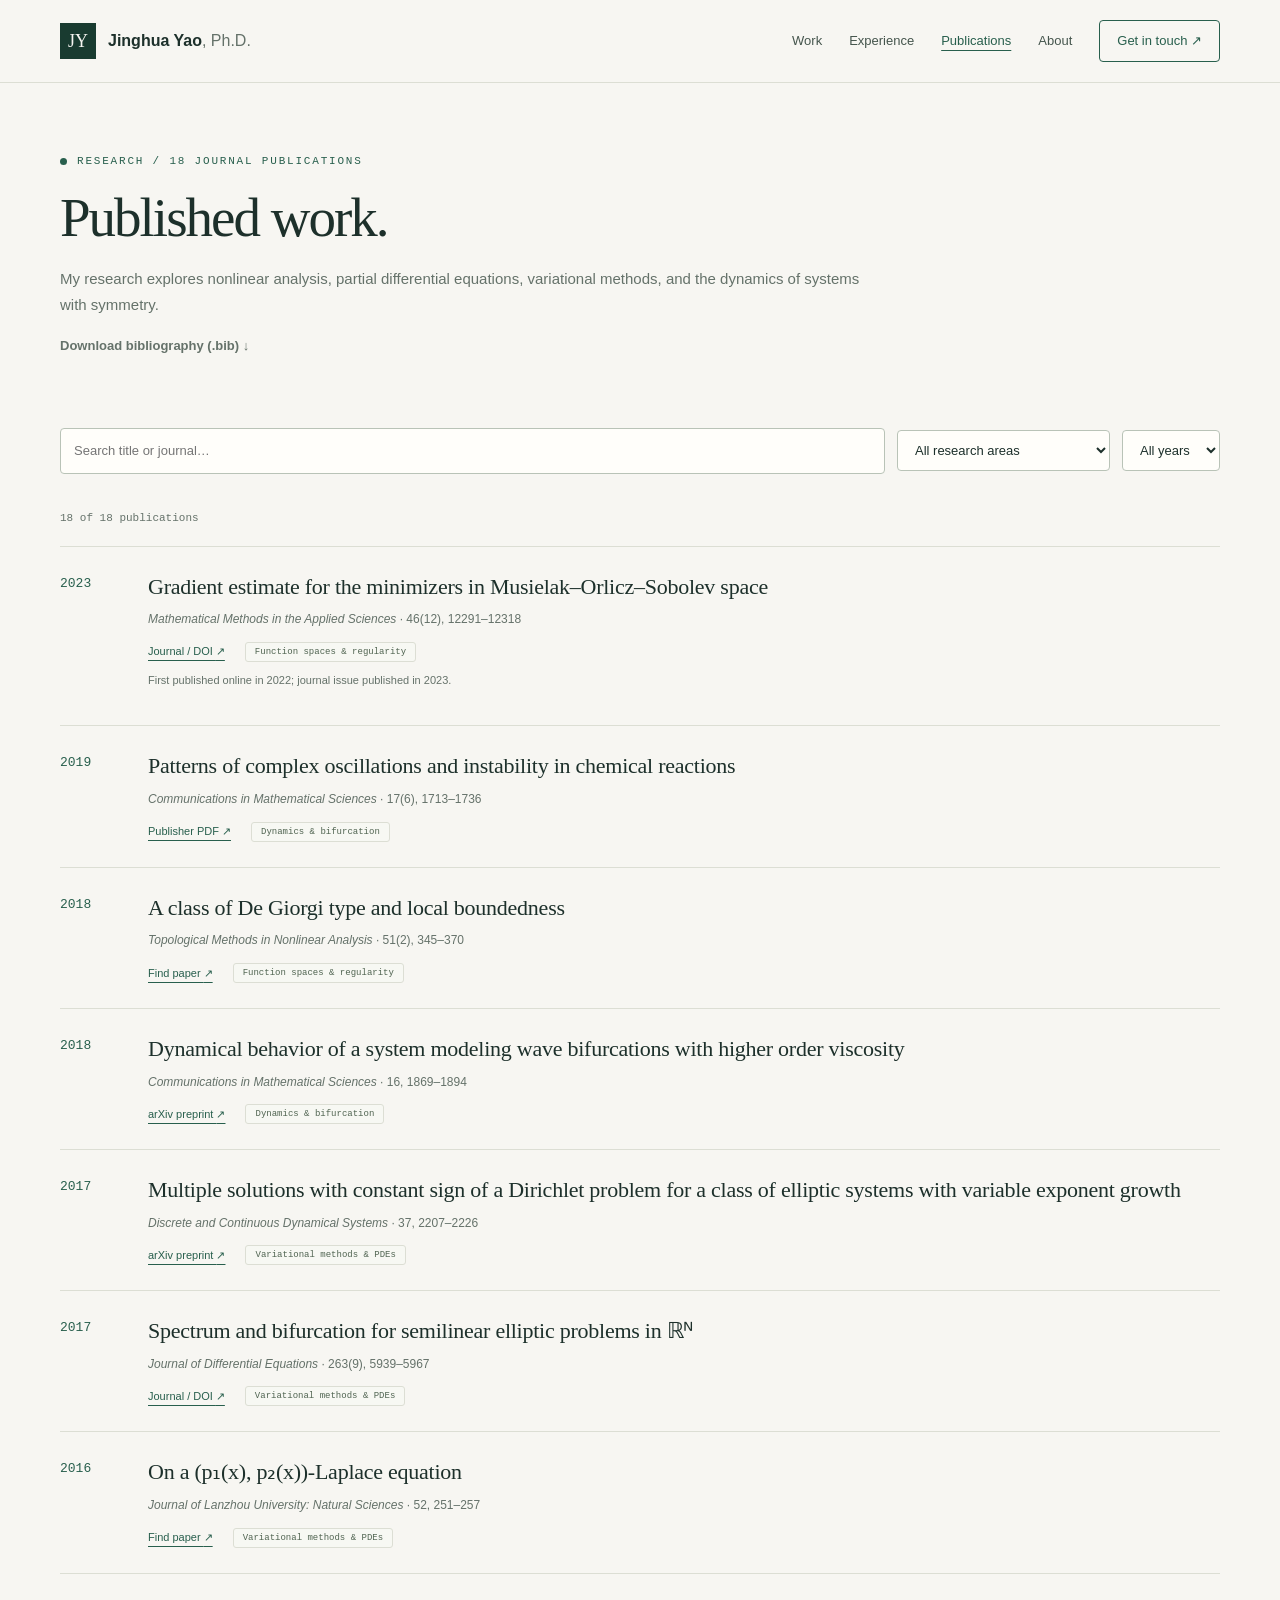
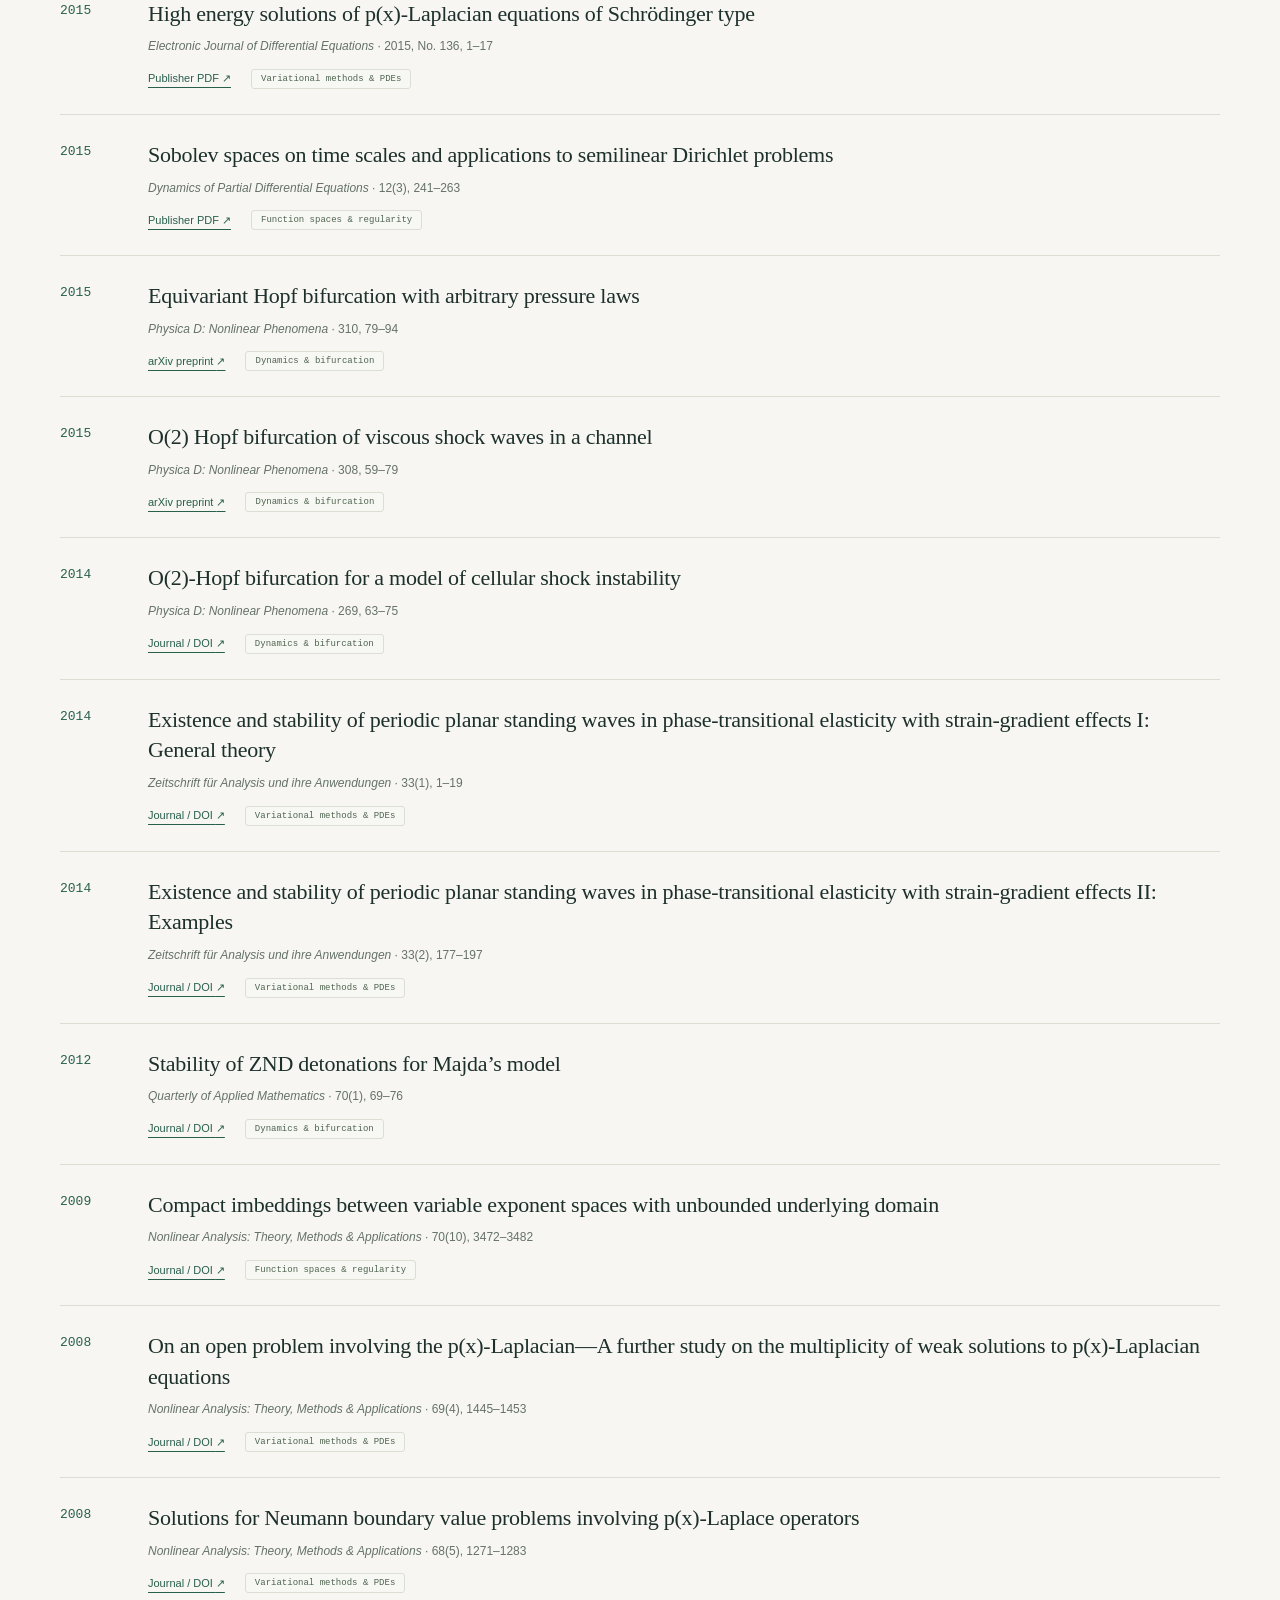
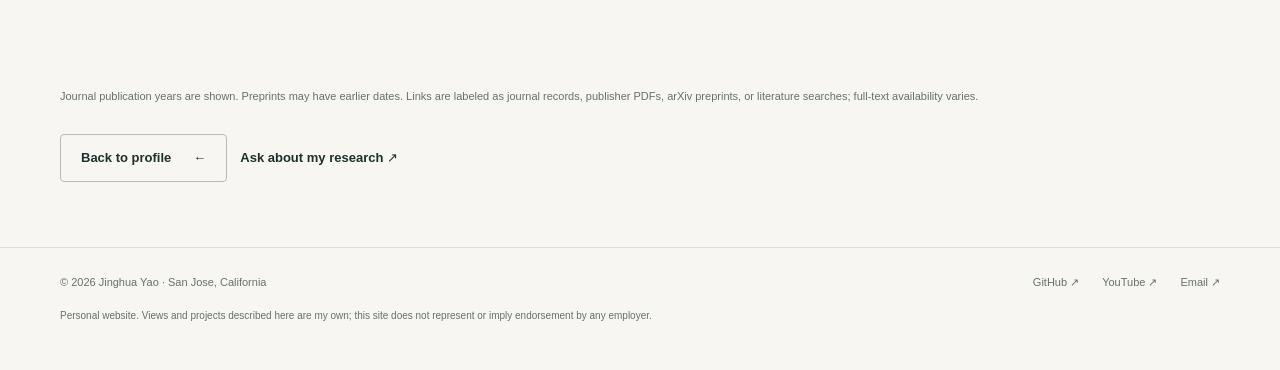
==== commit 79fd1717: "Remove author lines from all website publication listings" ====
--- a/publications.html
+++ b/publications.html
@@ -1,2 +1,2 @@
 <!doctype html>
-<html lang="en"><head><meta charset="utf-8"><meta name="viewport" content="width=device-width,initial-scale=1"><meta name="theme-color" content="#193b30"><meta name="description" content="18 journal publications by Jinghua Yao and coauthors in nonlinear analysis, PDEs, dynamical systems, and variational methods."><meta name="author" content="Jinghua Yao"><title>Publications — Jinghua Yao</title><link rel="icon" type="image/svg+xml" href="assets/favicon.svg"><link rel="stylesheet" href="assets/styles.css"><meta property="og:type" content="website"><meta property="og:title" content="Publications — Jinghua Yao"><meta property="og:description" content="18 journal publications by Jinghua Yao and coauthors in nonlinear analysis, PDEs, dynamical systems, and variational methods."><meta property="og:site_name" content="Jinghua Yao"><meta name="twitter:card" content="summary"><script defer src="assets/main.js"></script></head><body><a class="skip" href="#main">Skip to content</a><header><div class="wrap nav"><a class="brand" href="index.html" aria-label="Jinghua Yao, home"><span class="monogram" aria-hidden="true">JY</span><span>Jinghua Yao<span style="font-weight:400;color:var(--muted)">, Ph.D.</span></span></a><button class="menu-toggle" aria-expanded="false" aria-controls="site-nav">Menu</button><nav class="nav-links" id="site-nav" aria-label="Main navigation"><a href="index.html#work">Work</a><a href="index.html#experience">Experience</a><a href="publications.html" aria-current="page">Publications</a><a href="index.html#about">About</a><a href="index.html#contact" class="nav-contact">Get in touch <span aria-hidden="true">↗</span></a></nav></div></header><main id="main" class="wrap"><section class="research-hero"><div class="eyebrow">Research / 18 journal publications</div><h1>Published work.</h1><p>My research explores nonlinear analysis, partial differential equations, variational methods, and the dynamics of systems with symmetry.</p><p><a class="text-link" href="assets/publications.bib" download>Download bibliography (.bib) ↓</a></p></section><div class="pub-tools js-only"><input id="publication-search" type="search" placeholder="Search title, author, or journal…" aria-label="Search publications"><select id="publication-category" aria-label="Research area"><option value="">All research areas</option><option>Function spaces &amp; regularity</option><option>Dynamics &amp; bifurcation</option><option>Variational methods &amp; PDEs</option></select><select id="publication-year" aria-label="Publication year"><option value="">All years</option><option>2023</option><option>2019</option><option>2018</option><option>2017</option><option>2016</option><option>2015</option><option>2014</option><option>2012</option><option>2009</option><option>2008</option></select></div><p class="pub-count" id="publication-count" role="status" aria-live="polite">18 publications · newest first</p><div class="research-list"><article class="pub" id="gradient-estimate" data-year="2023" data-category="Function spaces &amp; regularity"><div class="pub-year">2023</div><div><h3><a href="https://doi.org/10.1002/mma.8762" target="_blank" rel="noopener noreferrer">Gradient estimate for the minimizers in Musielak–Orlicz–Sobolev space</a></h3><p class="authors">Duchao Liu, <strong>Jinghua Yao</strong>, Beibei Wang, Sibei Yang</p><p class="venue"><em>Mathematical Methods in the Applied Sciences</em> · 46(12), 12291–12318</p><div class="pub-links"><a href="https://doi.org/10.1002/mma.8762" target="_blank" rel="noopener noreferrer">Journal / DOI <span aria-hidden="true">↗</span></a><span class="tag">Function spaces &amp; regularity</span></div><p class="pub-note">First published online in 2022; journal issue published in 2023.</p></div></article><article class="pub" id="chemical-reactions" data-year="2019" data-category="Dynamics &amp; bifurcation"><div class="pub-year">2019</div><div><h3><a href="https://intlpress.com/site/pub/files/_fulltext/journals/cms/2019/0017/0006/CMS-2019-0017-0006-a010.pdf" target="_blank" rel="noopener noreferrer">Patterns of complex oscillations and instability in chemical reactions</a></h3><p class="authors"><strong>Jinghua Yao</strong>, Duchao Liu, Xiaoyan Wang</p><p class="venue"><em>Communications in Mathematical Sciences</em> · 17(6), 1713–1736</p><div class="pub-links"><a href="https://intlpress.com/site/pub/files/_fulltext/journals/cms/2019/0017/0006/CMS-2019-0017-0006-a010.pdf" target="_blank" rel="noopener noreferrer">Publisher PDF <span aria-hidden="true">↗</span></a><span class="tag">Dynamics &amp; bifurcation</span></div></div></article><article class="pub" id="de-giorgi" data-year="2018" data-category="Function spaces &amp; regularity"><div class="pub-year">2018</div><div><h3><a href="https://scholar.google.com/scholar?q=A+class+of+De+Giorgi+type+and+local+boundedness+Liu+Yao" target="_blank" rel="noopener noreferrer">A class of De Giorgi type and local boundedness</a></h3><p class="authors">Duchao Liu, <strong>Jinghua Yao</strong></p><p class="venue"><em>Topological Methods in Nonlinear Analysis</em> · 51(2), 345–370</p><div class="pub-links"><a href="https://scholar.google.com/scholar?q=A+class+of+De+Giorgi+type+and+local+boundedness+Liu+Yao" target="_blank" rel="noopener noreferrer">Find paper <span aria-hidden="true">↗</span></a><span class="tag">Function spaces &amp; regularity</span></div></div></article><article class="pub" id="wave-bifurcations" data-year="2018" data-category="Dynamics &amp; bifurcation"><div class="pub-year">2018</div><div><h3><a href="https://arxiv.org/abs/1406.5264" target="_blank" rel="noopener noreferrer">Dynamical behavior of a system modeling wave bifurcations with higher order viscosity</a></h3><p class="authors">Tong Li, Xiaoyan Wang, <strong>Jinghua Yao</strong></p><p class="venue"><em>Communications in Mathematical Sciences</em> · 16, 1869–1894</p><div class="pub-links"><a href="https://arxiv.org/abs/1406.5264" target="_blank" rel="noopener noreferrer">arXiv preprint <span aria-hidden="true">↗</span></a><span class="tag">Dynamics &amp; bifurcation</span></div></div></article><article class="pub" id="constant-sign" data-year="2017" data-category="Variational methods &amp; PDEs"><div class="pub-year">2017</div><div><h3><a href="https://arxiv.org/abs/1607.00584" target="_blank" rel="noopener noreferrer">Multiple solutions with constant sign of a Dirichlet problem for a class of elliptic systems with variable exponent growth</a></h3><p class="authors">Li Yin, <strong>Jinghua Yao</strong>, Qihu Zhang, Chunshan Zhao</p><p class="venue"><em>Discrete and Continuous Dynamical Systems</em> · 37, 2207–2226</p><div class="pub-links"><a href="https://arxiv.org/abs/1607.00584" target="_blank" rel="noopener noreferrer">arXiv preprint <span aria-hidden="true">↗</span></a><span class="tag">Variational methods &amp; PDEs</span></div></div></article><article class="pub" id="spectrum-bifurcation" data-year="2017" data-category="Variational methods &amp; PDEs"><div class="pub-year">2017</div><div><h3><a href="https://doi.org/10.1016/j.jde.2017.07.004" target="_blank" rel="noopener noreferrer">Spectrum and bifurcation for semilinear elliptic problems in ℝᴺ</a></h3><p class="authors">Guowei Dai, <strong>Jinghua Yao</strong>, Fengquan Li</p><p class="venue"><em>Journal of Differential Equations</em> · 263(9), 5939–5967</p><div class="pub-links"><a href="https://doi.org/10.1016/j.jde.2017.07.004" target="_blank" rel="noopener noreferrer">Journal / DOI <span aria-hidden="true">↗</span></a><span class="tag">Variational methods &amp; PDEs</span></div></div></article><article class="pub" id="two-exponents" data-year="2016" data-category="Variational methods &amp; PDEs"><div class="pub-year">2016</div><div><h3><a href="https://scholar.google.com/scholar?q=Liu+Wang+Yao+Laplace+Lanzhou+2016+251+257" target="_blank" rel="noopener noreferrer">On a (p₁(x), p₂(x))-Laplace equation</a></h3><p class="authors">Duchao Liu, Xiaoyan Wang, <strong>Jinghua Yao</strong></p><p class="venue"><em>Journal of Lanzhou University: Natural Sciences</em> · 52, 251–257</p><div class="pub-links"><a href="https://scholar.google.com/scholar?q=Liu+Wang+Yao+Laplace+Lanzhou+2016+251+257" target="_blank" rel="noopener noreferrer">Find paper <span aria-hidden="true">↗</span></a><span class="tag">Variational methods &amp; PDEs</span></div></div></article><article class="pub" id="high-energy" data-year="2015" data-category="Variational methods &amp; PDEs"><div class="pub-year">2015</div><div><h3><a href="https://ejde.math.txstate.edu/Volumes/2015/136/wang.pdf" target="_blank" rel="noopener noreferrer">High energy solutions of p(x)-Laplacian equations of Schrödinger type</a></h3><p class="authors">Xiaoyan Wang, <strong>Jinghua Yao</strong>, Duchao Liu</p><p class="venue"><em>Electronic Journal of Differential Equations</em> · 2015, No. 136, 1–17</p><div class="pub-links"><a href="https://ejde.math.txstate.edu/Volumes/2015/136/wang.pdf" target="_blank" rel="noopener noreferrer">Publisher PDF <span aria-hidden="true">↗</span></a><span class="tag">Variational methods &amp; PDEs</span></div></div></article><article class="pub" id="time-scales" data-year="2015" data-category="Function spaces &amp; regularity"><div class="pub-year">2015</div><div><h3><a href="https://intlpress.com/api/bgcloud-front/resource/pdf/volume/1805801773963034626-1805801773963034626-674eb5a343b26674c5cbe428e5b6ac3f.pdf" target="_blank" rel="noopener noreferrer">Sobolev spaces on time scales and applications to semilinear Dirichlet problems</a></h3><p class="authors">You-Hui Su, <strong>Jinghua Yao</strong>, Zhaosheng Feng</p><p class="venue"><em>Dynamics of Partial Differential Equations</em> · 12(3), 241–263</p><div class="pub-links"><a href="https://intlpress.com/api/bgcloud-front/resource/pdf/volume/1805801773963034626-1805801773963034626-674eb5a343b26674c5cbe428e5b6ac3f.pdf" target="_blank" rel="noopener noreferrer">Publisher PDF <span aria-hidden="true">↗</span></a><span class="tag">Function spaces &amp; regularity</span></div></div></article><article class="pub" id="pressure-laws" data-year="2015" data-category="Dynamics &amp; bifurcation"><div class="pub-year">2015</div><div><h3><a href="https://arxiv.org/abs/1312.4248" target="_blank" rel="noopener noreferrer">Equivariant Hopf bifurcation with arbitrary pressure laws</a></h3><p class="authors">Tong Li, <strong>Jinghua Yao</strong></p><p class="venue"><em>Physica D: Nonlinear Phenomena</em> · 310, 79–94</p><div class="pub-links"><a href="https://arxiv.org/abs/1312.4248" target="_blank" rel="noopener noreferrer">arXiv preprint <span aria-hidden="true">↗</span></a><span class="tag">Dynamics &amp; bifurcation</span></div></div></article><article class="pub" id="viscous-shock" data-year="2015" data-category="Dynamics &amp; bifurcation"><div class="pub-year">2015</div><div><h3><a href="https://arxiv.org/abs/1401.2197" target="_blank" rel="noopener noreferrer">O(2) Hopf bifurcation of viscous shock waves in a channel</a></h3><p class="authors">_, <strong>Jinghua Yao</strong>, _</p><p class="venue"><em>Physica D: Nonlinear Phenomena</em> · 308, 59–79</p><div class="pub-links"><a href="https://arxiv.org/abs/1401.2197" target="_blank" rel="noopener noreferrer">arXiv preprint <span aria-hidden="true">↗</span></a><span class="tag">Dynamics &amp; bifurcation</span></div></div></article><article class="pub" id="cellular-shock" data-year="2014" data-category="Dynamics &amp; bifurcation"><div class="pub-year">2014</div><div><h3><a href="https://doi.org/10.1016/j.physd.2013.11.005" target="_blank" rel="noopener noreferrer">O(2)-Hopf bifurcation for a model of cellular shock instability</a></h3><p class="authors"><strong>Jinghua Yao</strong></p><p class="venue"><em>Physica D: Nonlinear Phenomena</em> · 269, 63–75</p><div class="pub-links"><a href="https://doi.org/10.1016/j.physd.2013.11.005" target="_blank" rel="noopener noreferrer">Journal / DOI <span aria-hidden="true">↗</span></a><span class="tag">Dynamics &amp; bifurcation</span></div></div></article><article class="pub" id="standing-waves-i" data-year="2014" data-category="Variational methods &amp; PDEs"><div class="pub-year">2014</div><div><h3><a href="https://doi.org/10.4171/ZAA/1496" target="_blank" rel="noopener noreferrer">Existence and stability of periodic planar standing waves in phase-transitional elasticity with strain-gradient effects I: General theory</a></h3><p class="authors"><strong>Jinghua Yao</strong></p><p class="venue"><em>Zeitschrift für Analysis und ihre Anwendungen</em> · 33(1), 1–19</p><div class="pub-links"><a href="https://doi.org/10.4171/ZAA/1496" target="_blank" rel="noopener noreferrer">Journal / DOI <span aria-hidden="true">↗</span></a><span class="tag">Variational methods &amp; PDEs</span></div></div></article><article class="pub" id="standing-waves-ii" data-year="2014" data-category="Variational methods &amp; PDEs"><div class="pub-year">2014</div><div><h3><a href="https://doi.org/10.4171/ZAA/1506" target="_blank" rel="noopener noreferrer">Existence and stability of periodic planar standing waves in phase-transitional elasticity with strain-gradient effects II: Examples</a></h3><p class="authors"><strong>Jinghua Yao</strong></p><p class="venue"><em>Zeitschrift für Analysis und ihre Anwendungen</em> · 33(2), 177–197</p><div class="pub-links"><a href="https://doi.org/10.4171/ZAA/1506" target="_blank" rel="noopener noreferrer">Journal / DOI <span aria-hidden="true">↗</span></a><span class="tag">Variational methods &amp; PDEs</span></div></div></article><article class="pub" id="znd-detonations" data-year="2012" data-category="Dynamics &amp; bifurcation"><div class="pub-year">2012</div><div><h3><a href="https://doi.org/10.1090/S0033-569X-2011-01232-3" target="_blank" rel="noopener noreferrer">Stability of ZND detonations for Majda’s model</a></h3><p class="authors">Soyeun Jung, <strong>Jinghua Yao</strong></p><p class="venue"><em>Quarterly of Applied Mathematics</em> · 70(1), 69–76</p><div class="pub-links"><a href="https://doi.org/10.1090/S0033-569X-2011-01232-3" target="_blank" rel="noopener noreferrer">Journal / DOI <span aria-hidden="true">↗</span></a><span class="tag">Dynamics &amp; bifurcation</span></div></div></article><article class="pub" id="compact-imbeddings" data-year="2009" data-category="Function spaces &amp; regularity"><div class="pub-year">2009</div><div><h3><a href="https://doi.org/10.1016/j.na.2008.07.005" target="_blank" rel="noopener noreferrer">Compact imbeddings between variable exponent spaces with unbounded underlying domain</a></h3><p class="authors"><strong>Jinghua Yao</strong>, Xiaoyan Wang</p><p class="venue"><em>Nonlinear Analysis: Theory, Methods &amp; Applications</em> · 70(10), 3472–3482</p><div class="pub-links"><a href="https://doi.org/10.1016/j.na.2008.07.005" target="_blank" rel="noopener noreferrer">Journal / DOI <span aria-hidden="true">↗</span></a><span class="tag">Function spaces &amp; regularity</span></div></div></article><article class="pub" id="open-problem" data-year="2008" data-category="Variational methods &amp; PDEs"><div class="pub-year">2008</div><div><h3><a href="https://doi.org/10.1016/j.na.2007.06.044" target="_blank" rel="noopener noreferrer">On an open problem involving the p(x)-Laplacian—A further study on the multiplicity of weak solutions to p(x)-Laplacian equations</a></h3><p class="authors"><strong>Jinghua Yao</strong>, Xiaoyan Wang</p><p class="venue"><em>Nonlinear Analysis: Theory, Methods &amp; Applications</em> · 69(4), 1445–1453</p><div class="pub-links"><a href="https://doi.org/10.1016/j.na.2007.06.044" target="_blank" rel="noopener noreferrer">Journal / DOI <span aria-hidden="true">↗</span></a><span class="tag">Variational methods &amp; PDEs</span></div></div></article><article class="pub" id="neumann-problems" data-year="2008" data-category="Variational methods &amp; PDEs"><div class="pub-year">2008</div><div><h3><a href="https://doi.org/10.1016/j.na.2006.12.020" target="_blank" rel="noopener noreferrer">Solutions for Neumann boundary value problems involving p(x)-Laplace operators</a></h3><p class="authors"><strong>Jinghua Yao</strong></p><p class="venue"><em>Nonlinear Analysis: Theory, Methods &amp; Applications</em> · 68(5), 1271–1283</p><div class="pub-links"><a href="https://doi.org/10.1016/j.na.2006.12.020" target="_blank" rel="noopener noreferrer">Journal / DOI <span aria-hidden="true">↗</span></a><span class="tag">Variational methods &amp; PDEs</span></div></div></article><p class="empty" id="no-results" hidden>No matching publications. Try a different search or reset the filters.</p></div><p class="pub-note">Journal publication years are shown. Preprints may have earlier dates. Links are labeled as journal records, publisher PDFs, arXiv preprints, or literature searches; full-text availability varies.</p><div class="actions" style="margin-bottom:65px"><a class="button secondary" href="index.html">Back to profile <span aria-hidden="true">←</span></a><a class="text-link" href="mailto:yaojhyao@gmail.com">Ask about my research ↗</a></div></main><footer><div class="wrap"><div class="footer-row"><span>© 2026 Jinghua Yao · San Jose, California</span><div class="footer-links"><a href="https://github.com/jinghuayao">GitHub ↗</a><a href="https://www.youtube.com/@codeyao9796">YouTube ↗</a><a href="mailto:yaojhyao@gmail.com">Email ↗</a></div></div><p class="footer-note">Personal website. Views and projects described here are my own; this site does not represent or imply endorsement by any employer.</p></div></footer></body></html>+<html lang="en"><head><meta charset="utf-8"><meta name="viewport" content="width=device-width,initial-scale=1"><meta name="theme-color" content="#193b30"><meta name="description" content="18 journal publications by Jinghua Yao and coauthors in nonlinear analysis, PDEs, dynamical systems, and variational methods."><meta name="author" content="Jinghua Yao"><title>Publications — Jinghua Yao</title><link rel="icon" type="image/svg+xml" href="assets/favicon.svg"><link rel="stylesheet" href="assets/styles.css"><meta property="og:type" content="website"><meta property="og:title" content="Publications — Jinghua Yao"><meta property="og:description" content="18 journal publications by Jinghua Yao and coauthors in nonlinear analysis, PDEs, dynamical systems, and variational methods."><meta property="og:site_name" content="Jinghua Yao"><meta name="twitter:card" content="summary"><script defer src="assets/main.js"></script></head><body><a class="skip" href="#main">Skip to content</a><header><div class="wrap nav"><a class="brand" href="index.html" aria-label="Jinghua Yao, home"><span class="monogram" aria-hidden="true">JY</span><span>Jinghua Yao<span style="font-weight:400;color:var(--muted)">, Ph.D.</span></span></a><button class="menu-toggle" aria-expanded="false" aria-controls="site-nav">Menu</button><nav class="nav-links" id="site-nav" aria-label="Main navigation"><a href="index.html#work">Work</a><a href="index.html#experience">Experience</a><a href="publications.html" aria-current="page">Publications</a><a href="index.html#about">About</a><a href="index.html#contact" class="nav-contact">Get in touch <span aria-hidden="true">↗</span></a></nav></div></header><main id="main" class="wrap"><section class="research-hero"><div class="eyebrow">Research / 18 journal publications</div><h1>Published work.</h1><p>My research explores nonlinear analysis, partial differential equations, variational methods, and the dynamics of systems with symmetry.</p><p><a class="text-link" href="assets/publications.bib" download>Download bibliography (.bib) ↓</a></p></section><div class="pub-tools js-only"><input id="publication-search" type="search" placeholder="Search title or journal…" aria-label="Search publications"><select id="publication-category" aria-label="Research area"><option value="">All research areas</option><option>Function spaces &amp; regularity</option><option>Dynamics &amp; bifurcation</option><option>Variational methods &amp; PDEs</option></select><select id="publication-year" aria-label="Publication year"><option value="">All years</option><option>2023</option><option>2019</option><option>2018</option><option>2017</option><option>2016</option><option>2015</option><option>2014</option><option>2012</option><option>2009</option><option>2008</option></select></div><p class="pub-count" id="publication-count" role="status" aria-live="polite">18 publications · newest first</p><div class="research-list"><article class="pub" id="gradient-estimate" data-year="2023" data-category="Function spaces &amp; regularity"><div class="pub-year">2023</div><div><h3><a href="https://doi.org/10.1002/mma.8762" target="_blank" rel="noopener noreferrer">Gradient estimate for the minimizers in Musielak–Orlicz–Sobolev space</a></h3><p class="venue"><em>Mathematical Methods in the Applied Sciences</em> · 46(12), 12291–12318</p><div class="pub-links"><a href="https://doi.org/10.1002/mma.8762" target="_blank" rel="noopener noreferrer">Journal / DOI <span aria-hidden="true">↗</span></a><span class="tag">Function spaces &amp; regularity</span></div><p class="pub-note">First published online in 2022; journal issue published in 2023.</p></div></article><article class="pub" id="chemical-reactions" data-year="2019" data-category="Dynamics &amp; bifurcation"><div class="pub-year">2019</div><div><h3><a href="https://intlpress.com/site/pub/files/_fulltext/journals/cms/2019/0017/0006/CMS-2019-0017-0006-a010.pdf" target="_blank" rel="noopener noreferrer">Patterns of complex oscillations and instability in chemical reactions</a></h3><p class="venue"><em>Communications in Mathematical Sciences</em> · 17(6), 1713–1736</p><div class="pub-links"><a href="https://intlpress.com/site/pub/files/_fulltext/journals/cms/2019/0017/0006/CMS-2019-0017-0006-a010.pdf" target="_blank" rel="noopener noreferrer">Publisher PDF <span aria-hidden="true">↗</span></a><span class="tag">Dynamics &amp; bifurcation</span></div></div></article><article class="pub" id="de-giorgi" data-year="2018" data-category="Function spaces &amp; regularity"><div class="pub-year">2018</div><div><h3><a href="https://scholar.google.com/scholar?q=A+class+of+De+Giorgi+type+and+local+boundedness+Liu+Yao" target="_blank" rel="noopener noreferrer">A class of De Giorgi type and local boundedness</a></h3><p class="venue"><em>Topological Methods in Nonlinear Analysis</em> · 51(2), 345–370</p><div class="pub-links"><a href="https://scholar.google.com/scholar?q=A+class+of+De+Giorgi+type+and+local+boundedness+Liu+Yao" target="_blank" rel="noopener noreferrer">Find paper <span aria-hidden="true">↗</span></a><span class="tag">Function spaces &amp; regularity</span></div></div></article><article class="pub" id="wave-bifurcations" data-year="2018" data-category="Dynamics &amp; bifurcation"><div class="pub-year">2018</div><div><h3><a href="https://arxiv.org/abs/1406.5264" target="_blank" rel="noopener noreferrer">Dynamical behavior of a system modeling wave bifurcations with higher order viscosity</a></h3><p class="venue"><em>Communications in Mathematical Sciences</em> · 16, 1869–1894</p><div class="pub-links"><a href="https://arxiv.org/abs/1406.5264" target="_blank" rel="noopener noreferrer">arXiv preprint <span aria-hidden="true">↗</span></a><span class="tag">Dynamics &amp; bifurcation</span></div></div></article><article class="pub" id="constant-sign" data-year="2017" data-category="Variational methods &amp; PDEs"><div class="pub-year">2017</div><div><h3><a href="https://arxiv.org/abs/1607.00584" target="_blank" rel="noopener noreferrer">Multiple solutions with constant sign of a Dirichlet problem for a class of elliptic systems with variable exponent growth</a></h3><p class="venue"><em>Discrete and Continuous Dynamical Systems</em> · 37, 2207–2226</p><div class="pub-links"><a href="https://arxiv.org/abs/1607.00584" target="_blank" rel="noopener noreferrer">arXiv preprint <span aria-hidden="true">↗</span></a><span class="tag">Variational methods &amp; PDEs</span></div></div></article><article class="pub" id="spectrum-bifurcation" data-year="2017" data-category="Variational methods &amp; PDEs"><div class="pub-year">2017</div><div><h3><a href="https://doi.org/10.1016/j.jde.2017.07.004" target="_blank" rel="noopener noreferrer">Spectrum and bifurcation for semilinear elliptic problems in ℝᴺ</a></h3><p class="venue"><em>Journal of Differential Equations</em> · 263(9), 5939–5967</p><div class="pub-links"><a href="https://doi.org/10.1016/j.jde.2017.07.004" target="_blank" rel="noopener noreferrer">Journal / DOI <span aria-hidden="true">↗</span></a><span class="tag">Variational methods &amp; PDEs</span></div></div></article><article class="pub" id="two-exponents" data-year="2016" data-category="Variational methods &amp; PDEs"><div class="pub-year">2016</div><div><h3><a href="https://scholar.google.com/scholar?q=Liu+Wang+Yao+Laplace+Lanzhou+2016+251+257" target="_blank" rel="noopener noreferrer">On a (p₁(x), p₂(x))-Laplace equation</a></h3><p class="venue"><em>Journal of Lanzhou University: Natural Sciences</em> · 52, 251–257</p><div class="pub-links"><a href="https://scholar.google.com/scholar?q=Liu+Wang+Yao+Laplace+Lanzhou+2016+251+257" target="_blank" rel="noopener noreferrer">Find paper <span aria-hidden="true">↗</span></a><span class="tag">Variational methods &amp; PDEs</span></div></div></article><article class="pub" id="high-energy" data-year="2015" data-category="Variational methods &amp; PDEs"><div class="pub-year">2015</div><div><h3><a href="https://ejde.math.txstate.edu/Volumes/2015/136/wang.pdf" target="_blank" rel="noopener noreferrer">High energy solutions of p(x)-Laplacian equations of Schrödinger type</a></h3><p class="venue"><em>Electronic Journal of Differential Equations</em> · 2015, No. 136, 1–17</p><div class="pub-links"><a href="https://ejde.math.txstate.edu/Volumes/2015/136/wang.pdf" target="_blank" rel="noopener noreferrer">Publisher PDF <span aria-hidden="true">↗</span></a><span class="tag">Variational methods &amp; PDEs</span></div></div></article><article class="pub" id="time-scales" data-year="2015" data-category="Function spaces &amp; regularity"><div class="pub-year">2015</div><div><h3><a href="https://intlpress.com/api/bgcloud-front/resource/pdf/volume/1805801773963034626-1805801773963034626-674eb5a343b26674c5cbe428e5b6ac3f.pdf" target="_blank" rel="noopener noreferrer">Sobolev spaces on time scales and applications to semilinear Dirichlet problems</a></h3><p class="venue"><em>Dynamics of Partial Differential Equations</em> · 12(3), 241–263</p><div class="pub-links"><a href="https://intlpress.com/api/bgcloud-front/resource/pdf/volume/1805801773963034626-1805801773963034626-674eb5a343b26674c5cbe428e5b6ac3f.pdf" target="_blank" rel="noopener noreferrer">Publisher PDF <span aria-hidden="true">↗</span></a><span class="tag">Function spaces &amp; regularity</span></div></div></article><article class="pub" id="pressure-laws" data-year="2015" data-category="Dynamics &amp; bifurcation"><div class="pub-year">2015</div><div><h3><a href="https://arxiv.org/abs/1312.4248" target="_blank" rel="noopener noreferrer">Equivariant Hopf bifurcation with arbitrary pressure laws</a></h3><p class="venue"><em>Physica D: Nonlinear Phenomena</em> · 310, 79–94</p><div class="pub-links"><a href="https://arxiv.org/abs/1312.4248" target="_blank" rel="noopener noreferrer">arXiv preprint <span aria-hidden="true">↗</span></a><span class="tag">Dynamics &amp; bifurcation</span></div></div></article><article class="pub" id="viscous-shock" data-year="2015" data-category="Dynamics &amp; bifurcation"><div class="pub-year">2015</div><div><h3><a href="https://arxiv.org/abs/1401.2197" target="_blank" rel="noopener noreferrer">O(2) Hopf bifurcation of viscous shock waves in a channel</a></h3><p class="venue"><em>Physica D: Nonlinear Phenomena</em> · 308, 59–79</p><div class="pub-links"><a href="https://arxiv.org/abs/1401.2197" target="_blank" rel="noopener noreferrer">arXiv preprint <span aria-hidden="true">↗</span></a><span class="tag">Dynamics &amp; bifurcation</span></div></div></article><article class="pub" id="cellular-shock" data-year="2014" data-category="Dynamics &amp; bifurcation"><div class="pub-year">2014</div><div><h3><a href="https://doi.org/10.1016/j.physd.2013.11.005" target="_blank" rel="noopener noreferrer">O(2)-Hopf bifurcation for a model of cellular shock instability</a></h3><p class="venue"><em>Physica D: Nonlinear Phenomena</em> · 269, 63–75</p><div class="pub-links"><a href="https://doi.org/10.1016/j.physd.2013.11.005" target="_blank" rel="noopener noreferrer">Journal / DOI <span aria-hidden="true">↗</span></a><span class="tag">Dynamics &amp; bifurcation</span></div></div></article><article class="pub" id="standing-waves-i" data-year="2014" data-category="Variational methods &amp; PDEs"><div class="pub-year">2014</div><div><h3><a href="https://doi.org/10.4171/ZAA/1496" target="_blank" rel="noopener noreferrer">Existence and stability of periodic planar standing waves in phase-transitional elasticity with strain-gradient effects I: General theory</a></h3><p class="venue"><em>Zeitschrift für Analysis und ihre Anwendungen</em> · 33(1), 1–19</p><div class="pub-links"><a href="https://doi.org/10.4171/ZAA/1496" target="_blank" rel="noopener noreferrer">Journal / DOI <span aria-hidden="true">↗</span></a><span class="tag">Variational methods &amp; PDEs</span></div></div></article><article class="pub" id="standing-waves-ii" data-year="2014" data-category="Variational methods &amp; PDEs"><div class="pub-year">2014</div><div><h3><a href="https://doi.org/10.4171/ZAA/1506" target="_blank" rel="noopener noreferrer">Existence and stability of periodic planar standing waves in phase-transitional elasticity with strain-gradient effects II: Examples</a></h3><p class="venue"><em>Zeitschrift für Analysis und ihre Anwendungen</em> · 33(2), 177–197</p><div class="pub-links"><a href="https://doi.org/10.4171/ZAA/1506" target="_blank" rel="noopener noreferrer">Journal / DOI <span aria-hidden="true">↗</span></a><span class="tag">Variational methods &amp; PDEs</span></div></div></article><article class="pub" id="znd-detonations" data-year="2012" data-category="Dynamics &amp; bifurcation"><div class="pub-year">2012</div><div><h3><a href="https://doi.org/10.1090/S0033-569X-2011-01232-3" target="_blank" rel="noopener noreferrer">Stability of ZND detonations for Majda’s model</a></h3><p class="venue"><em>Quarterly of Applied Mathematics</em> · 70(1), 69–76</p><div class="pub-links"><a href="https://doi.org/10.1090/S0033-569X-2011-01232-3" target="_blank" rel="noopener noreferrer">Journal / DOI <span aria-hidden="true">↗</span></a><span class="tag">Dynamics &amp; bifurcation</span></div></div></article><article class="pub" id="compact-imbeddings" data-year="2009" data-category="Function spaces &amp; regularity"><div class="pub-year">2009</div><div><h3><a href="https://doi.org/10.1016/j.na.2008.07.005" target="_blank" rel="noopener noreferrer">Compact imbeddings between variable exponent spaces with unbounded underlying domain</a></h3><p class="venue"><em>Nonlinear Analysis: Theory, Methods &amp; Applications</em> · 70(10), 3472–3482</p><div class="pub-links"><a href="https://doi.org/10.1016/j.na.2008.07.005" target="_blank" rel="noopener noreferrer">Journal / DOI <span aria-hidden="true">↗</span></a><span class="tag">Function spaces &amp; regularity</span></div></div></article><article class="pub" id="open-problem" data-year="2008" data-category="Variational methods &amp; PDEs"><div class="pub-year">2008</div><div><h3><a href="https://doi.org/10.1016/j.na.2007.06.044" target="_blank" rel="noopener noreferrer">On an open problem involving the p(x)-Laplacian—A further study on the multiplicity of weak solutions to p(x)-Laplacian equations</a></h3><p class="venue"><em>Nonlinear Analysis: Theory, Methods &amp; Applications</em> · 69(4), 1445–1453</p><div class="pub-links"><a href="https://doi.org/10.1016/j.na.2007.06.044" target="_blank" rel="noopener noreferrer">Journal / DOI <span aria-hidden="true">↗</span></a><span class="tag">Variational methods &amp; PDEs</span></div></div></article><article class="pub" id="neumann-problems" data-year="2008" data-category="Variational methods &amp; PDEs"><div class="pub-year">2008</div><div><h3><a href="https://doi.org/10.1016/j.na.2006.12.020" target="_blank" rel="noopener noreferrer">Solutions for Neumann boundary value problems involving p(x)-Laplace operators</a></h3><p class="venue"><em>Nonlinear Analysis: Theory, Methods &amp; Applications</em> · 68(5), 1271–1283</p><div class="pub-links"><a href="https://doi.org/10.1016/j.na.2006.12.020" target="_blank" rel="noopener noreferrer">Journal / DOI <span aria-hidden="true">↗</span></a><span class="tag">Variational methods &amp; PDEs</span></div></div></article><p class="empty" id="no-results" hidden>No matching publications. Try a different search or reset the filters.</p></div><p class="pub-note">Journal publication years are shown. Preprints may have earlier dates. Links are labeled as journal records, publisher PDFs, arXiv preprints, or literature searches; full-text availability varies.</p><div class="actions" style="margin-bottom:65px"><a class="button secondary" href="index.html">Back to profile <span aria-hidden="true">←</span></a><a class="text-link" href="mailto:yaojhyao@gmail.com">Ask about my research ↗</a></div></main><footer><div class="wrap"><div class="footer-row"><span>© 2026 Jinghua Yao · San Jose, California</span><div class="footer-links"><a href="https://github.com/jinghuayao">GitHub ↗</a><a href="https://www.youtube.com/@codeyao9796">YouTube ↗</a><a href="mailto:yaojhyao@gmail.com">Email ↗</a></div></div><p class="footer-note">Personal website. Views and projects described here are my own; this site does not represent or imply endorsement by any employer.</p></div></footer></body></html>
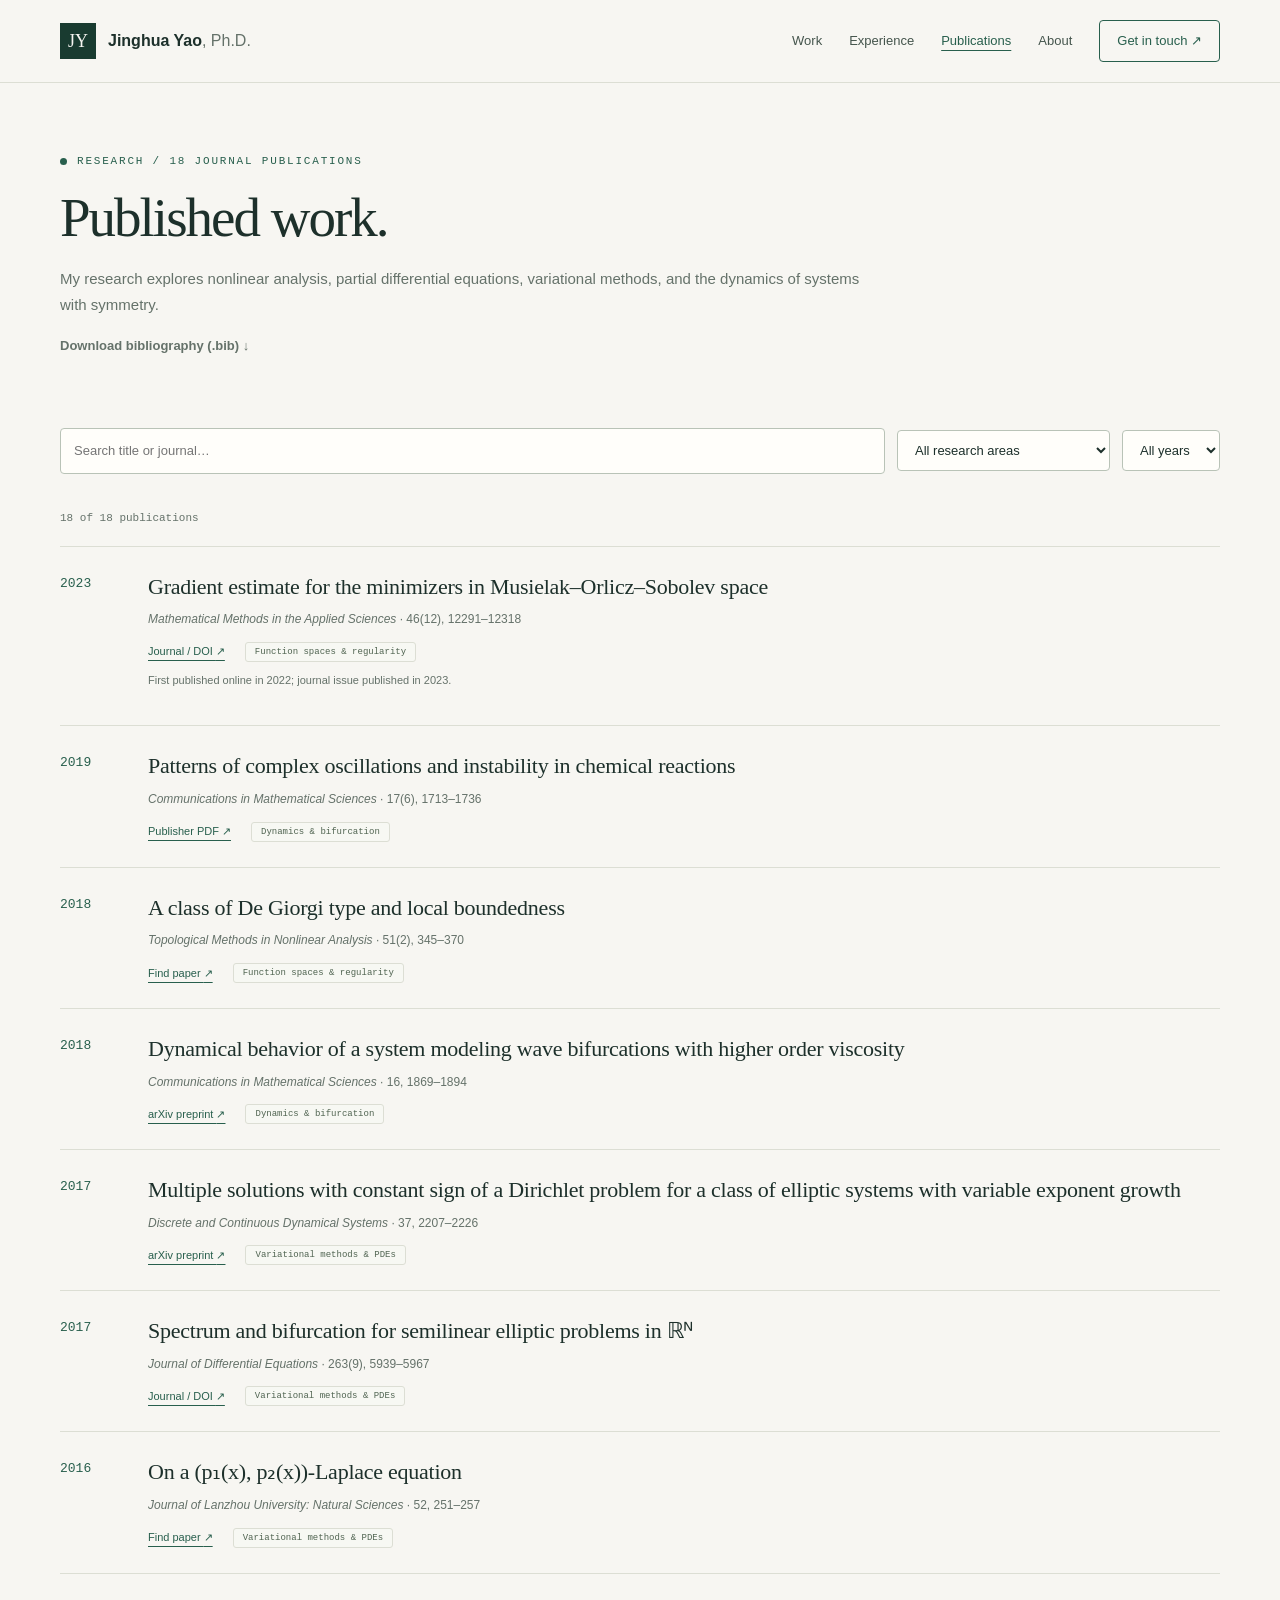
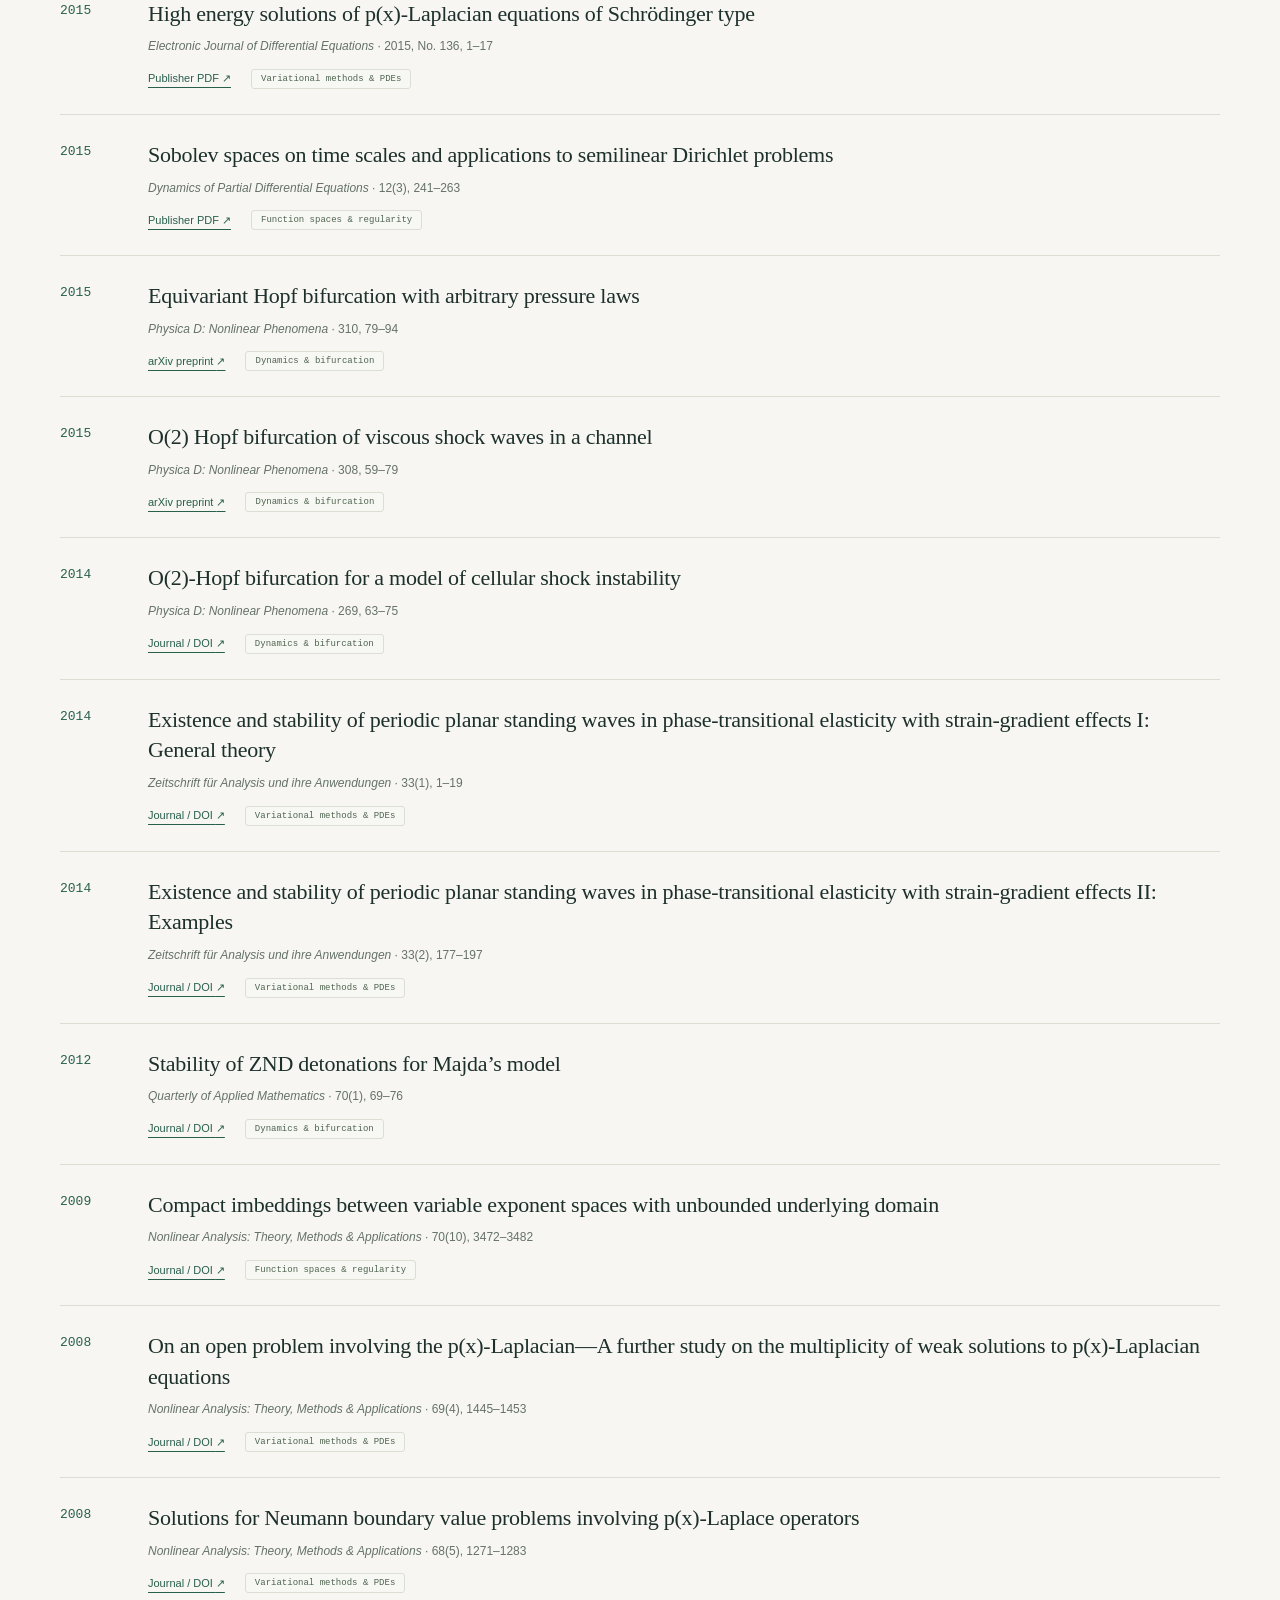
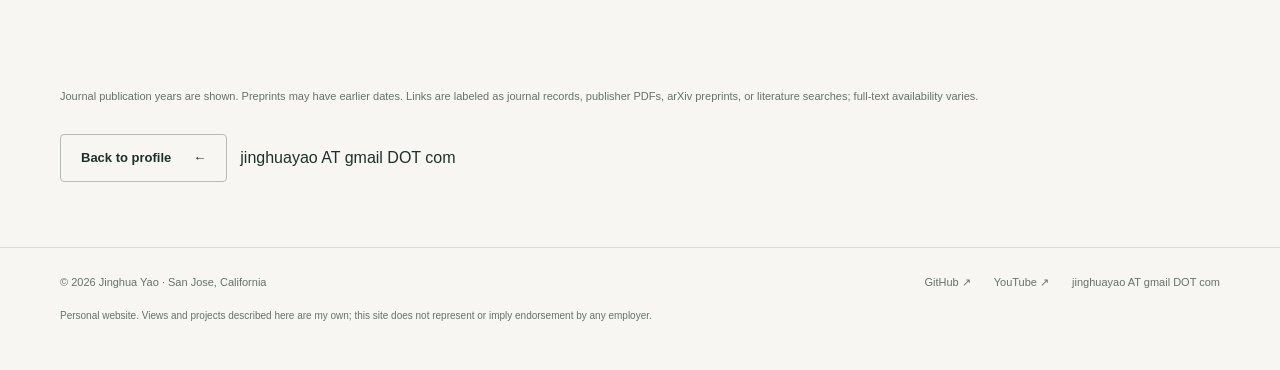
==== commit ec90e296: "Use obfuscated contact address on website and public resume" ====
--- a/publications.html
+++ b/publications.html
@@ -1,2 +1,2 @@
 <!doctype html>
-<html lang="en"><head><meta charset="utf-8"><meta name="viewport" content="width=device-width,initial-scale=1"><meta name="theme-color" content="#193b30"><meta name="description" content="18 journal publications by Jinghua Yao and coauthors in nonlinear analysis, PDEs, dynamical systems, and variational methods."><meta name="author" content="Jinghua Yao"><title>Publications — Jinghua Yao</title><link rel="icon" type="image/svg+xml" href="assets/favicon.svg"><link rel="stylesheet" href="assets/styles.css"><meta property="og:type" content="website"><meta property="og:title" content="Publications — Jinghua Yao"><meta property="og:description" content="18 journal publications by Jinghua Yao and coauthors in nonlinear analysis, PDEs, dynamical systems, and variational methods."><meta property="og:site_name" content="Jinghua Yao"><meta name="twitter:card" content="summary"><script defer src="assets/main.js"></script></head><body><a class="skip" href="#main">Skip to content</a><header><div class="wrap nav"><a class="brand" href="index.html" aria-label="Jinghua Yao, home"><span class="monogram" aria-hidden="true">JY</span><span>Jinghua Yao<span style="font-weight:400;color:var(--muted)">, Ph.D.</span></span></a><button class="menu-toggle" aria-expanded="false" aria-controls="site-nav">Menu</button><nav class="nav-links" id="site-nav" aria-label="Main navigation"><a href="index.html#work">Work</a><a href="index.html#experience">Experience</a><a href="publications.html" aria-current="page">Publications</a><a href="index.html#about">About</a><a href="index.html#contact" class="nav-contact">Get in touch <span aria-hidden="true">↗</span></a></nav></div></header><main id="main" class="wrap"><section class="research-hero"><div class="eyebrow">Research / 18 journal publications</div><h1>Published work.</h1><p>My research explores nonlinear analysis, partial differential equations, variational methods, and the dynamics of systems with symmetry.</p><p><a class="text-link" href="assets/publications.bib" download>Download bibliography (.bib) ↓</a></p></section><div class="pub-tools js-only"><input id="publication-search" type="search" placeholder="Search title or journal…" aria-label="Search publications"><select id="publication-category" aria-label="Research area"><option value="">All research areas</option><option>Function spaces &amp; regularity</option><option>Dynamics &amp; bifurcation</option><option>Variational methods &amp; PDEs</option></select><select id="publication-year" aria-label="Publication year"><option value="">All years</option><option>2023</option><option>2019</option><option>2018</option><option>2017</option><option>2016</option><option>2015</option><option>2014</option><option>2012</option><option>2009</option><option>2008</option></select></div><p class="pub-count" id="publication-count" role="status" aria-live="polite">18 publications · newest first</p><div class="research-list"><article class="pub" id="gradient-estimate" data-year="2023" data-category="Function spaces &amp; regularity"><div class="pub-year">2023</div><div><h3><a href="https://doi.org/10.1002/mma.8762" target="_blank" rel="noopener noreferrer">Gradient estimate for the minimizers in Musielak–Orlicz–Sobolev space</a></h3><p class="venue"><em>Mathematical Methods in the Applied Sciences</em> · 46(12), 12291–12318</p><div class="pub-links"><a href="https://doi.org/10.1002/mma.8762" target="_blank" rel="noopener noreferrer">Journal / DOI <span aria-hidden="true">↗</span></a><span class="tag">Function spaces &amp; regularity</span></div><p class="pub-note">First published online in 2022; journal issue published in 2023.</p></div></article><article class="pub" id="chemical-reactions" data-year="2019" data-category="Dynamics &amp; bifurcation"><div class="pub-year">2019</div><div><h3><a href="https://intlpress.com/site/pub/files/_fulltext/journals/cms/2019/0017/0006/CMS-2019-0017-0006-a010.pdf" target="_blank" rel="noopener noreferrer">Patterns of complex oscillations and instability in chemical reactions</a></h3><p class="venue"><em>Communications in Mathematical Sciences</em> · 17(6), 1713–1736</p><div class="pub-links"><a href="https://intlpress.com/site/pub/files/_fulltext/journals/cms/2019/0017/0006/CMS-2019-0017-0006-a010.pdf" target="_blank" rel="noopener noreferrer">Publisher PDF <span aria-hidden="true">↗</span></a><span class="tag">Dynamics &amp; bifurcation</span></div></div></article><article class="pub" id="de-giorgi" data-year="2018" data-category="Function spaces &amp; regularity"><div class="pub-year">2018</div><div><h3><a href="https://scholar.google.com/scholar?q=A+class+of+De+Giorgi+type+and+local+boundedness+Liu+Yao" target="_blank" rel="noopener noreferrer">A class of De Giorgi type and local boundedness</a></h3><p class="venue"><em>Topological Methods in Nonlinear Analysis</em> · 51(2), 345–370</p><div class="pub-links"><a href="https://scholar.google.com/scholar?q=A+class+of+De+Giorgi+type+and+local+boundedness+Liu+Yao" target="_blank" rel="noopener noreferrer">Find paper <span aria-hidden="true">↗</span></a><span class="tag">Function spaces &amp; regularity</span></div></div></article><article class="pub" id="wave-bifurcations" data-year="2018" data-category="Dynamics &amp; bifurcation"><div class="pub-year">2018</div><div><h3><a href="https://arxiv.org/abs/1406.5264" target="_blank" rel="noopener noreferrer">Dynamical behavior of a system modeling wave bifurcations with higher order viscosity</a></h3><p class="venue"><em>Communications in Mathematical Sciences</em> · 16, 1869–1894</p><div class="pub-links"><a href="https://arxiv.org/abs/1406.5264" target="_blank" rel="noopener noreferrer">arXiv preprint <span aria-hidden="true">↗</span></a><span class="tag">Dynamics &amp; bifurcation</span></div></div></article><article class="pub" id="constant-sign" data-year="2017" data-category="Variational methods &amp; PDEs"><div class="pub-year">2017</div><div><h3><a href="https://arxiv.org/abs/1607.00584" target="_blank" rel="noopener noreferrer">Multiple solutions with constant sign of a Dirichlet problem for a class of elliptic systems with variable exponent growth</a></h3><p class="venue"><em>Discrete and Continuous Dynamical Systems</em> · 37, 2207–2226</p><div class="pub-links"><a href="https://arxiv.org/abs/1607.00584" target="_blank" rel="noopener noreferrer">arXiv preprint <span aria-hidden="true">↗</span></a><span class="tag">Variational methods &amp; PDEs</span></div></div></article><article class="pub" id="spectrum-bifurcation" data-year="2017" data-category="Variational methods &amp; PDEs"><div class="pub-year">2017</div><div><h3><a href="https://doi.org/10.1016/j.jde.2017.07.004" target="_blank" rel="noopener noreferrer">Spectrum and bifurcation for semilinear elliptic problems in ℝᴺ</a></h3><p class="venue"><em>Journal of Differential Equations</em> · 263(9), 5939–5967</p><div class="pub-links"><a href="https://doi.org/10.1016/j.jde.2017.07.004" target="_blank" rel="noopener noreferrer">Journal / DOI <span aria-hidden="true">↗</span></a><span class="tag">Variational methods &amp; PDEs</span></div></div></article><article class="pub" id="two-exponents" data-year="2016" data-category="Variational methods &amp; PDEs"><div class="pub-year">2016</div><div><h3><a href="https://scholar.google.com/scholar?q=Liu+Wang+Yao+Laplace+Lanzhou+2016+251+257" target="_blank" rel="noopener noreferrer">On a (p₁(x), p₂(x))-Laplace equation</a></h3><p class="venue"><em>Journal of Lanzhou University: Natural Sciences</em> · 52, 251–257</p><div class="pub-links"><a href="https://scholar.google.com/scholar?q=Liu+Wang+Yao+Laplace+Lanzhou+2016+251+257" target="_blank" rel="noopener noreferrer">Find paper <span aria-hidden="true">↗</span></a><span class="tag">Variational methods &amp; PDEs</span></div></div></article><article class="pub" id="high-energy" data-year="2015" data-category="Variational methods &amp; PDEs"><div class="pub-year">2015</div><div><h3><a href="https://ejde.math.txstate.edu/Volumes/2015/136/wang.pdf" target="_blank" rel="noopener noreferrer">High energy solutions of p(x)-Laplacian equations of Schrödinger type</a></h3><p class="venue"><em>Electronic Journal of Differential Equations</em> · 2015, No. 136, 1–17</p><div class="pub-links"><a href="https://ejde.math.txstate.edu/Volumes/2015/136/wang.pdf" target="_blank" rel="noopener noreferrer">Publisher PDF <span aria-hidden="true">↗</span></a><span class="tag">Variational methods &amp; PDEs</span></div></div></article><article class="pub" id="time-scales" data-year="2015" data-category="Function spaces &amp; regularity"><div class="pub-year">2015</div><div><h3><a href="https://intlpress.com/api/bgcloud-front/resource/pdf/volume/1805801773963034626-1805801773963034626-674eb5a343b26674c5cbe428e5b6ac3f.pdf" target="_blank" rel="noopener noreferrer">Sobolev spaces on time scales and applications to semilinear Dirichlet problems</a></h3><p class="venue"><em>Dynamics of Partial Differential Equations</em> · 12(3), 241–263</p><div class="pub-links"><a href="https://intlpress.com/api/bgcloud-front/resource/pdf/volume/1805801773963034626-1805801773963034626-674eb5a343b26674c5cbe428e5b6ac3f.pdf" target="_blank" rel="noopener noreferrer">Publisher PDF <span aria-hidden="true">↗</span></a><span class="tag">Function spaces &amp; regularity</span></div></div></article><article class="pub" id="pressure-laws" data-year="2015" data-category="Dynamics &amp; bifurcation"><div class="pub-year">2015</div><div><h3><a href="https://arxiv.org/abs/1312.4248" target="_blank" rel="noopener noreferrer">Equivariant Hopf bifurcation with arbitrary pressure laws</a></h3><p class="venue"><em>Physica D: Nonlinear Phenomena</em> · 310, 79–94</p><div class="pub-links"><a href="https://arxiv.org/abs/1312.4248" target="_blank" rel="noopener noreferrer">arXiv preprint <span aria-hidden="true">↗</span></a><span class="tag">Dynamics &amp; bifurcation</span></div></div></article><article class="pub" id="viscous-shock" data-year="2015" data-category="Dynamics &amp; bifurcation"><div class="pub-year">2015</div><div><h3><a href="https://arxiv.org/abs/1401.2197" target="_blank" rel="noopener noreferrer">O(2) Hopf bifurcation of viscous shock waves in a channel</a></h3><p class="venue"><em>Physica D: Nonlinear Phenomena</em> · 308, 59–79</p><div class="pub-links"><a href="https://arxiv.org/abs/1401.2197" target="_blank" rel="noopener noreferrer">arXiv preprint <span aria-hidden="true">↗</span></a><span class="tag">Dynamics &amp; bifurcation</span></div></div></article><article class="pub" id="cellular-shock" data-year="2014" data-category="Dynamics &amp; bifurcation"><div class="pub-year">2014</div><div><h3><a href="https://doi.org/10.1016/j.physd.2013.11.005" target="_blank" rel="noopener noreferrer">O(2)-Hopf bifurcation for a model of cellular shock instability</a></h3><p class="venue"><em>Physica D: Nonlinear Phenomena</em> · 269, 63–75</p><div class="pub-links"><a href="https://doi.org/10.1016/j.physd.2013.11.005" target="_blank" rel="noopener noreferrer">Journal / DOI <span aria-hidden="true">↗</span></a><span class="tag">Dynamics &amp; bifurcation</span></div></div></article><article class="pub" id="standing-waves-i" data-year="2014" data-category="Variational methods &amp; PDEs"><div class="pub-year">2014</div><div><h3><a href="https://doi.org/10.4171/ZAA/1496" target="_blank" rel="noopener noreferrer">Existence and stability of periodic planar standing waves in phase-transitional elasticity with strain-gradient effects I: General theory</a></h3><p class="venue"><em>Zeitschrift für Analysis und ihre Anwendungen</em> · 33(1), 1–19</p><div class="pub-links"><a href="https://doi.org/10.4171/ZAA/1496" target="_blank" rel="noopener noreferrer">Journal / DOI <span aria-hidden="true">↗</span></a><span class="tag">Variational methods &amp; PDEs</span></div></div></article><article class="pub" id="standing-waves-ii" data-year="2014" data-category="Variational methods &amp; PDEs"><div class="pub-year">2014</div><div><h3><a href="https://doi.org/10.4171/ZAA/1506" target="_blank" rel="noopener noreferrer">Existence and stability of periodic planar standing waves in phase-transitional elasticity with strain-gradient effects II: Examples</a></h3><p class="venue"><em>Zeitschrift für Analysis und ihre Anwendungen</em> · 33(2), 177–197</p><div class="pub-links"><a href="https://doi.org/10.4171/ZAA/1506" target="_blank" rel="noopener noreferrer">Journal / DOI <span aria-hidden="true">↗</span></a><span class="tag">Variational methods &amp; PDEs</span></div></div></article><article class="pub" id="znd-detonations" data-year="2012" data-category="Dynamics &amp; bifurcation"><div class="pub-year">2012</div><div><h3><a href="https://doi.org/10.1090/S0033-569X-2011-01232-3" target="_blank" rel="noopener noreferrer">Stability of ZND detonations for Majda’s model</a></h3><p class="venue"><em>Quarterly of Applied Mathematics</em> · 70(1), 69–76</p><div class="pub-links"><a href="https://doi.org/10.1090/S0033-569X-2011-01232-3" target="_blank" rel="noopener noreferrer">Journal / DOI <span aria-hidden="true">↗</span></a><span class="tag">Dynamics &amp; bifurcation</span></div></div></article><article class="pub" id="compact-imbeddings" data-year="2009" data-category="Function spaces &amp; regularity"><div class="pub-year">2009</div><div><h3><a href="https://doi.org/10.1016/j.na.2008.07.005" target="_blank" rel="noopener noreferrer">Compact imbeddings between variable exponent spaces with unbounded underlying domain</a></h3><p class="venue"><em>Nonlinear Analysis: Theory, Methods &amp; Applications</em> · 70(10), 3472–3482</p><div class="pub-links"><a href="https://doi.org/10.1016/j.na.2008.07.005" target="_blank" rel="noopener noreferrer">Journal / DOI <span aria-hidden="true">↗</span></a><span class="tag">Function spaces &amp; regularity</span></div></div></article><article class="pub" id="open-problem" data-year="2008" data-category="Variational methods &amp; PDEs"><div class="pub-year">2008</div><div><h3><a href="https://doi.org/10.1016/j.na.2007.06.044" target="_blank" rel="noopener noreferrer">On an open problem involving the p(x)-Laplacian—A further study on the multiplicity of weak solutions to p(x)-Laplacian equations</a></h3><p class="venue"><em>Nonlinear Analysis: Theory, Methods &amp; Applications</em> · 69(4), 1445–1453</p><div class="pub-links"><a href="https://doi.org/10.1016/j.na.2007.06.044" target="_blank" rel="noopener noreferrer">Journal / DOI <span aria-hidden="true">↗</span></a><span class="tag">Variational methods &amp; PDEs</span></div></div></article><article class="pub" id="neumann-problems" data-year="2008" data-category="Variational methods &amp; PDEs"><div class="pub-year">2008</div><div><h3><a href="https://doi.org/10.1016/j.na.2006.12.020" target="_blank" rel="noopener noreferrer">Solutions for Neumann boundary value problems involving p(x)-Laplace operators</a></h3><p class="venue"><em>Nonlinear Analysis: Theory, Methods &amp; Applications</em> · 68(5), 1271–1283</p><div class="pub-links"><a href="https://doi.org/10.1016/j.na.2006.12.020" target="_blank" rel="noopener noreferrer">Journal / DOI <span aria-hidden="true">↗</span></a><span class="tag">Variational methods &amp; PDEs</span></div></div></article><p class="empty" id="no-results" hidden>No matching publications. Try a different search or reset the filters.</p></div><p class="pub-note">Journal publication years are shown. Preprints may have earlier dates. Links are labeled as journal records, publisher PDFs, arXiv preprints, or literature searches; full-text availability varies.</p><div class="actions" style="margin-bottom:65px"><a class="button secondary" href="index.html">Back to profile <span aria-hidden="true">←</span></a><a class="text-link" href="mailto:yaojhyao@gmail.com">Ask about my research ↗</a></div></main><footer><div class="wrap"><div class="footer-row"><span>© 2026 Jinghua Yao · San Jose, California</span><div class="footer-links"><a href="https://github.com/jinghuayao">GitHub ↗</a><a href="https://www.youtube.com/@codeyao9796">YouTube ↗</a><a href="mailto:yaojhyao@gmail.com">Email ↗</a></div></div><p class="footer-note">Personal website. Views and projects described here are my own; this site does not represent or imply endorsement by any employer.</p></div></footer></body></html>+<html lang="en"><head><meta charset="utf-8"><meta name="viewport" content="width=device-width,initial-scale=1"><meta name="theme-color" content="#193b30"><meta name="description" content="18 journal publications by Jinghua Yao and coauthors in nonlinear analysis, PDEs, dynamical systems, and variational methods."><meta name="author" content="Jinghua Yao"><title>Publications — Jinghua Yao</title><link rel="icon" type="image/svg+xml" href="assets/favicon.svg"><link rel="stylesheet" href="assets/styles.css"><meta property="og:type" content="website"><meta property="og:title" content="Publications — Jinghua Yao"><meta property="og:description" content="18 journal publications by Jinghua Yao and coauthors in nonlinear analysis, PDEs, dynamical systems, and variational methods."><meta property="og:site_name" content="Jinghua Yao"><meta name="twitter:card" content="summary"><script defer src="assets/main.js"></script></head><body><a class="skip" href="#main">Skip to content</a><header><div class="wrap nav"><a class="brand" href="index.html" aria-label="Jinghua Yao, home"><span class="monogram" aria-hidden="true">JY</span><span>Jinghua Yao<span style="font-weight:400;color:var(--muted)">, Ph.D.</span></span></a><button class="menu-toggle" aria-expanded="false" aria-controls="site-nav">Menu</button><nav class="nav-links" id="site-nav" aria-label="Main navigation"><a href="index.html#work">Work</a><a href="index.html#experience">Experience</a><a href="publications.html" aria-current="page">Publications</a><a href="index.html#about">About</a><a href="index.html#contact" class="nav-contact">Get in touch <span aria-hidden="true">↗</span></a></nav></div></header><main id="main" class="wrap"><section class="research-hero"><div class="eyebrow">Research / 18 journal publications</div><h1>Published work.</h1><p>My research explores nonlinear analysis, partial differential equations, variational methods, and the dynamics of systems with symmetry.</p><p><a class="text-link" href="assets/publications.bib" download>Download bibliography (.bib) ↓</a></p></section><div class="pub-tools js-only"><input id="publication-search" type="search" placeholder="Search title or journal…" aria-label="Search publications"><select id="publication-category" aria-label="Research area"><option value="">All research areas</option><option>Function spaces &amp; regularity</option><option>Dynamics &amp; bifurcation</option><option>Variational methods &amp; PDEs</option></select><select id="publication-year" aria-label="Publication year"><option value="">All years</option><option>2023</option><option>2019</option><option>2018</option><option>2017</option><option>2016</option><option>2015</option><option>2014</option><option>2012</option><option>2009</option><option>2008</option></select></div><p class="pub-count" id="publication-count" role="status" aria-live="polite">18 publications · newest first</p><div class="research-list"><article class="pub" id="gradient-estimate" data-year="2023" data-category="Function spaces &amp; regularity"><div class="pub-year">2023</div><div><h3><a href="https://doi.org/10.1002/mma.8762" target="_blank" rel="noopener noreferrer">Gradient estimate for the minimizers in Musielak–Orlicz–Sobolev space</a></h3><p class="venue"><em>Mathematical Methods in the Applied Sciences</em> · 46(12), 12291–12318</p><div class="pub-links"><a href="https://doi.org/10.1002/mma.8762" target="_blank" rel="noopener noreferrer">Journal / DOI <span aria-hidden="true">↗</span></a><span class="tag">Function spaces &amp; regularity</span></div><p class="pub-note">First published online in 2022; journal issue published in 2023.</p></div></article><article class="pub" id="chemical-reactions" data-year="2019" data-category="Dynamics &amp; bifurcation"><div class="pub-year">2019</div><div><h3><a href="https://intlpress.com/site/pub/files/_fulltext/journals/cms/2019/0017/0006/CMS-2019-0017-0006-a010.pdf" target="_blank" rel="noopener noreferrer">Patterns of complex oscillations and instability in chemical reactions</a></h3><p class="venue"><em>Communications in Mathematical Sciences</em> · 17(6), 1713–1736</p><div class="pub-links"><a href="https://intlpress.com/site/pub/files/_fulltext/journals/cms/2019/0017/0006/CMS-2019-0017-0006-a010.pdf" target="_blank" rel="noopener noreferrer">Publisher PDF <span aria-hidden="true">↗</span></a><span class="tag">Dynamics &amp; bifurcation</span></div></div></article><article class="pub" id="de-giorgi" data-year="2018" data-category="Function spaces &amp; regularity"><div class="pub-year">2018</div><div><h3><a href="https://scholar.google.com/scholar?q=A+class+of+De+Giorgi+type+and+local+boundedness+Liu+Yao" target="_blank" rel="noopener noreferrer">A class of De Giorgi type and local boundedness</a></h3><p class="venue"><em>Topological Methods in Nonlinear Analysis</em> · 51(2), 345–370</p><div class="pub-links"><a href="https://scholar.google.com/scholar?q=A+class+of+De+Giorgi+type+and+local+boundedness+Liu+Yao" target="_blank" rel="noopener noreferrer">Find paper <span aria-hidden="true">↗</span></a><span class="tag">Function spaces &amp; regularity</span></div></div></article><article class="pub" id="wave-bifurcations" data-year="2018" data-category="Dynamics &amp; bifurcation"><div class="pub-year">2018</div><div><h3><a href="https://arxiv.org/abs/1406.5264" target="_blank" rel="noopener noreferrer">Dynamical behavior of a system modeling wave bifurcations with higher order viscosity</a></h3><p class="venue"><em>Communications in Mathematical Sciences</em> · 16, 1869–1894</p><div class="pub-links"><a href="https://arxiv.org/abs/1406.5264" target="_blank" rel="noopener noreferrer">arXiv preprint <span aria-hidden="true">↗</span></a><span class="tag">Dynamics &amp; bifurcation</span></div></div></article><article class="pub" id="constant-sign" data-year="2017" data-category="Variational methods &amp; PDEs"><div class="pub-year">2017</div><div><h3><a href="https://arxiv.org/abs/1607.00584" target="_blank" rel="noopener noreferrer">Multiple solutions with constant sign of a Dirichlet problem for a class of elliptic systems with variable exponent growth</a></h3><p class="venue"><em>Discrete and Continuous Dynamical Systems</em> · 37, 2207–2226</p><div class="pub-links"><a href="https://arxiv.org/abs/1607.00584" target="_blank" rel="noopener noreferrer">arXiv preprint <span aria-hidden="true">↗</span></a><span class="tag">Variational methods &amp; PDEs</span></div></div></article><article class="pub" id="spectrum-bifurcation" data-year="2017" data-category="Variational methods &amp; PDEs"><div class="pub-year">2017</div><div><h3><a href="https://doi.org/10.1016/j.jde.2017.07.004" target="_blank" rel="noopener noreferrer">Spectrum and bifurcation for semilinear elliptic problems in ℝᴺ</a></h3><p class="venue"><em>Journal of Differential Equations</em> · 263(9), 5939–5967</p><div class="pub-links"><a href="https://doi.org/10.1016/j.jde.2017.07.004" target="_blank" rel="noopener noreferrer">Journal / DOI <span aria-hidden="true">↗</span></a><span class="tag">Variational methods &amp; PDEs</span></div></div></article><article class="pub" id="two-exponents" data-year="2016" data-category="Variational methods &amp; PDEs"><div class="pub-year">2016</div><div><h3><a href="https://scholar.google.com/scholar?q=Liu+Wang+Yao+Laplace+Lanzhou+2016+251+257" target="_blank" rel="noopener noreferrer">On a (p₁(x), p₂(x))-Laplace equation</a></h3><p class="venue"><em>Journal of Lanzhou University: Natural Sciences</em> · 52, 251–257</p><div class="pub-links"><a href="https://scholar.google.com/scholar?q=Liu+Wang+Yao+Laplace+Lanzhou+2016+251+257" target="_blank" rel="noopener noreferrer">Find paper <span aria-hidden="true">↗</span></a><span class="tag">Variational methods &amp; PDEs</span></div></div></article><article class="pub" id="high-energy" data-year="2015" data-category="Variational methods &amp; PDEs"><div class="pub-year">2015</div><div><h3><a href="https://ejde.math.txstate.edu/Volumes/2015/136/wang.pdf" target="_blank" rel="noopener noreferrer">High energy solutions of p(x)-Laplacian equations of Schrödinger type</a></h3><p class="venue"><em>Electronic Journal of Differential Equations</em> · 2015, No. 136, 1–17</p><div class="pub-links"><a href="https://ejde.math.txstate.edu/Volumes/2015/136/wang.pdf" target="_blank" rel="noopener noreferrer">Publisher PDF <span aria-hidden="true">↗</span></a><span class="tag">Variational methods &amp; PDEs</span></div></div></article><article class="pub" id="time-scales" data-year="2015" data-category="Function spaces &amp; regularity"><div class="pub-year">2015</div><div><h3><a href="https://intlpress.com/api/bgcloud-front/resource/pdf/volume/1805801773963034626-1805801773963034626-674eb5a343b26674c5cbe428e5b6ac3f.pdf" target="_blank" rel="noopener noreferrer">Sobolev spaces on time scales and applications to semilinear Dirichlet problems</a></h3><p class="venue"><em>Dynamics of Partial Differential Equations</em> · 12(3), 241–263</p><div class="pub-links"><a href="https://intlpress.com/api/bgcloud-front/resource/pdf/volume/1805801773963034626-1805801773963034626-674eb5a343b26674c5cbe428e5b6ac3f.pdf" target="_blank" rel="noopener noreferrer">Publisher PDF <span aria-hidden="true">↗</span></a><span class="tag">Function spaces &amp; regularity</span></div></div></article><article class="pub" id="pressure-laws" data-year="2015" data-category="Dynamics &amp; bifurcation"><div class="pub-year">2015</div><div><h3><a href="https://arxiv.org/abs/1312.4248" target="_blank" rel="noopener noreferrer">Equivariant Hopf bifurcation with arbitrary pressure laws</a></h3><p class="venue"><em>Physica D: Nonlinear Phenomena</em> · 310, 79–94</p><div class="pub-links"><a href="https://arxiv.org/abs/1312.4248" target="_blank" rel="noopener noreferrer">arXiv preprint <span aria-hidden="true">↗</span></a><span class="tag">Dynamics &amp; bifurcation</span></div></div></article><article class="pub" id="viscous-shock" data-year="2015" data-category="Dynamics &amp; bifurcation"><div class="pub-year">2015</div><div><h3><a href="https://arxiv.org/abs/1401.2197" target="_blank" rel="noopener noreferrer">O(2) Hopf bifurcation of viscous shock waves in a channel</a></h3><p class="venue"><em>Physica D: Nonlinear Phenomena</em> · 308, 59–79</p><div class="pub-links"><a href="https://arxiv.org/abs/1401.2197" target="_blank" rel="noopener noreferrer">arXiv preprint <span aria-hidden="true">↗</span></a><span class="tag">Dynamics &amp; bifurcation</span></div></div></article><article class="pub" id="cellular-shock" data-year="2014" data-category="Dynamics &amp; bifurcation"><div class="pub-year">2014</div><div><h3><a href="https://doi.org/10.1016/j.physd.2013.11.005" target="_blank" rel="noopener noreferrer">O(2)-Hopf bifurcation for a model of cellular shock instability</a></h3><p class="venue"><em>Physica D: Nonlinear Phenomena</em> · 269, 63–75</p><div class="pub-links"><a href="https://doi.org/10.1016/j.physd.2013.11.005" target="_blank" rel="noopener noreferrer">Journal / DOI <span aria-hidden="true">↗</span></a><span class="tag">Dynamics &amp; bifurcation</span></div></div></article><article class="pub" id="standing-waves-i" data-year="2014" data-category="Variational methods &amp; PDEs"><div class="pub-year">2014</div><div><h3><a href="https://doi.org/10.4171/ZAA/1496" target="_blank" rel="noopener noreferrer">Existence and stability of periodic planar standing waves in phase-transitional elasticity with strain-gradient effects I: General theory</a></h3><p class="venue"><em>Zeitschrift für Analysis und ihre Anwendungen</em> · 33(1), 1–19</p><div class="pub-links"><a href="https://doi.org/10.4171/ZAA/1496" target="_blank" rel="noopener noreferrer">Journal / DOI <span aria-hidden="true">↗</span></a><span class="tag">Variational methods &amp; PDEs</span></div></div></article><article class="pub" id="standing-waves-ii" data-year="2014" data-category="Variational methods &amp; PDEs"><div class="pub-year">2014</div><div><h3><a href="https://doi.org/10.4171/ZAA/1506" target="_blank" rel="noopener noreferrer">Existence and stability of periodic planar standing waves in phase-transitional elasticity with strain-gradient effects II: Examples</a></h3><p class="venue"><em>Zeitschrift für Analysis und ihre Anwendungen</em> · 33(2), 177–197</p><div class="pub-links"><a href="https://doi.org/10.4171/ZAA/1506" target="_blank" rel="noopener noreferrer">Journal / DOI <span aria-hidden="true">↗</span></a><span class="tag">Variational methods &amp; PDEs</span></div></div></article><article class="pub" id="znd-detonations" data-year="2012" data-category="Dynamics &amp; bifurcation"><div class="pub-year">2012</div><div><h3><a href="https://doi.org/10.1090/S0033-569X-2011-01232-3" target="_blank" rel="noopener noreferrer">Stability of ZND detonations for Majda’s model</a></h3><p class="venue"><em>Quarterly of Applied Mathematics</em> · 70(1), 69–76</p><div class="pub-links"><a href="https://doi.org/10.1090/S0033-569X-2011-01232-3" target="_blank" rel="noopener noreferrer">Journal / DOI <span aria-hidden="true">↗</span></a><span class="tag">Dynamics &amp; bifurcation</span></div></div></article><article class="pub" id="compact-imbeddings" data-year="2009" data-category="Function spaces &amp; regularity"><div class="pub-year">2009</div><div><h3><a href="https://doi.org/10.1016/j.na.2008.07.005" target="_blank" rel="noopener noreferrer">Compact imbeddings between variable exponent spaces with unbounded underlying domain</a></h3><p class="venue"><em>Nonlinear Analysis: Theory, Methods &amp; Applications</em> · 70(10), 3472–3482</p><div class="pub-links"><a href="https://doi.org/10.1016/j.na.2008.07.005" target="_blank" rel="noopener noreferrer">Journal / DOI <span aria-hidden="true">↗</span></a><span class="tag">Function spaces &amp; regularity</span></div></div></article><article class="pub" id="open-problem" data-year="2008" data-category="Variational methods &amp; PDEs"><div class="pub-year">2008</div><div><h3><a href="https://doi.org/10.1016/j.na.2007.06.044" target="_blank" rel="noopener noreferrer">On an open problem involving the p(x)-Laplacian—A further study on the multiplicity of weak solutions to p(x)-Laplacian equations</a></h3><p class="venue"><em>Nonlinear Analysis: Theory, Methods &amp; Applications</em> · 69(4), 1445–1453</p><div class="pub-links"><a href="https://doi.org/10.1016/j.na.2007.06.044" target="_blank" rel="noopener noreferrer">Journal / DOI <span aria-hidden="true">↗</span></a><span class="tag">Variational methods &amp; PDEs</span></div></div></article><article class="pub" id="neumann-problems" data-year="2008" data-category="Variational methods &amp; PDEs"><div class="pub-year">2008</div><div><h3><a href="https://doi.org/10.1016/j.na.2006.12.020" target="_blank" rel="noopener noreferrer">Solutions for Neumann boundary value problems involving p(x)-Laplace operators</a></h3><p class="venue"><em>Nonlinear Analysis: Theory, Methods &amp; Applications</em> · 68(5), 1271–1283</p><div class="pub-links"><a href="https://doi.org/10.1016/j.na.2006.12.020" target="_blank" rel="noopener noreferrer">Journal / DOI <span aria-hidden="true">↗</span></a><span class="tag">Variational methods &amp; PDEs</span></div></div></article><p class="empty" id="no-results" hidden>No matching publications. Try a different search or reset the filters.</p></div><p class="pub-note">Journal publication years are shown. Preprints may have earlier dates. Links are labeled as journal records, publisher PDFs, arXiv preprints, or literature searches; full-text availability varies.</p><div class="actions" style="margin-bottom:65px"><a class="button secondary" href="index.html">Back to profile <span aria-hidden="true">←</span></a><span class="email-address">jinghuayao AT gmail DOT com</span></div></main><footer><div class="wrap"><div class="footer-row"><span>© 2026 Jinghua Yao · San Jose, California</span><div class="footer-links"><a href="https://github.com/jinghuayao">GitHub ↗</a><a href="https://www.youtube.com/@codeyao9796">YouTube ↗</a><span>jinghuayao AT gmail DOT com</span></div></div><p class="footer-note">Personal website. Views and projects described here are my own; this site does not represent or imply endorsement by any employer.</p></div></footer></body></html>
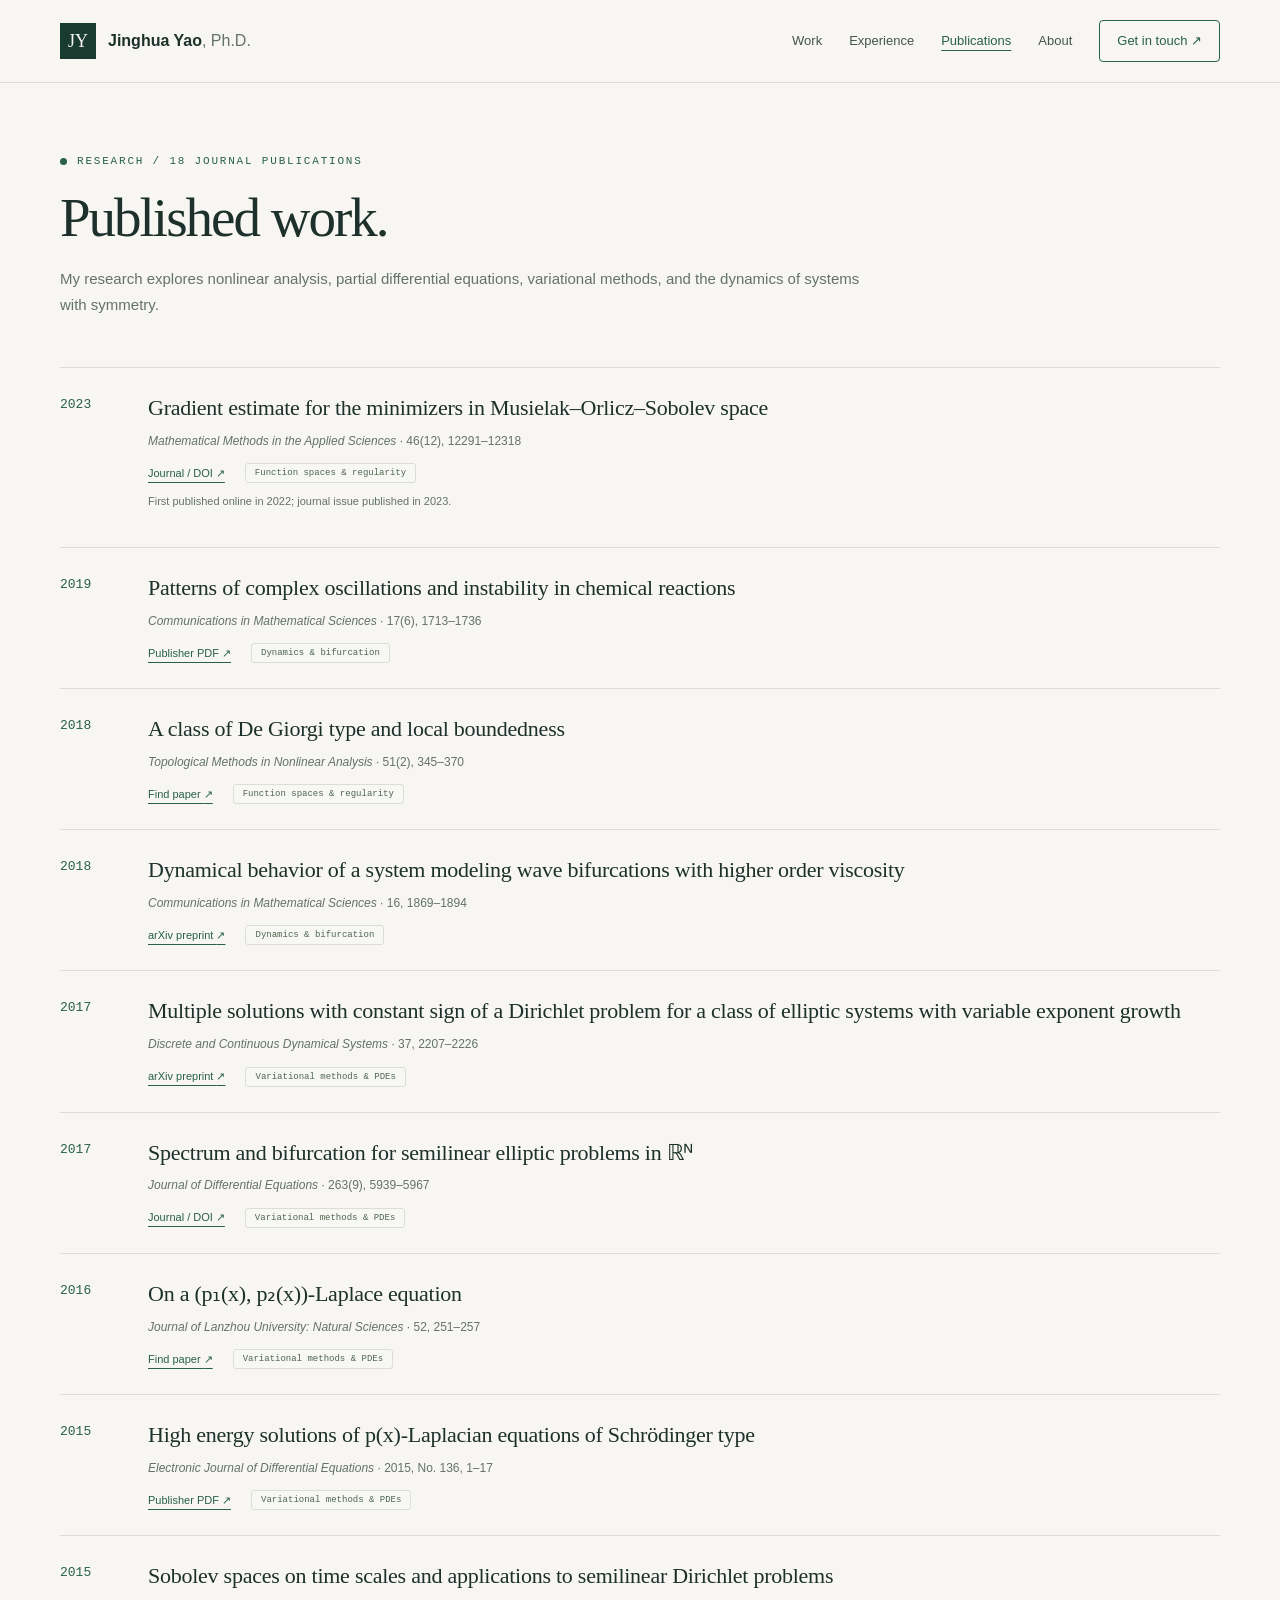
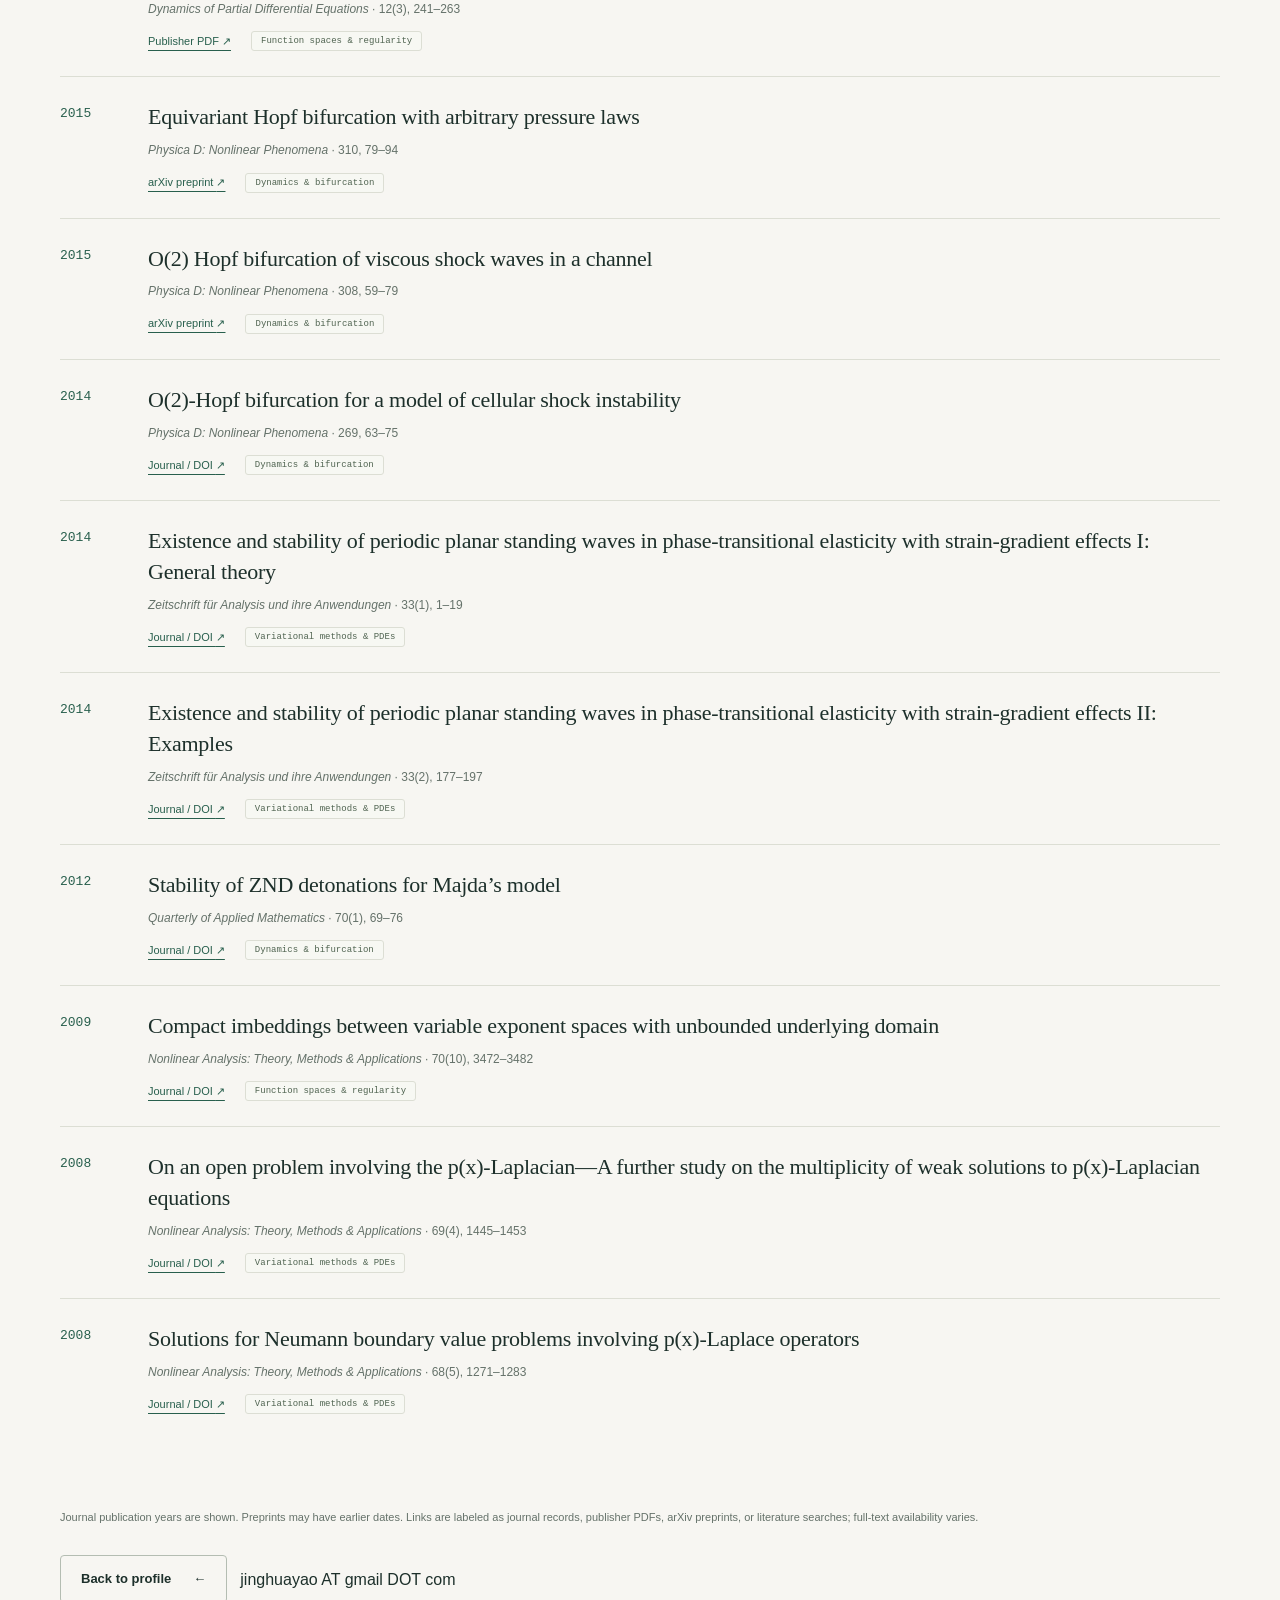
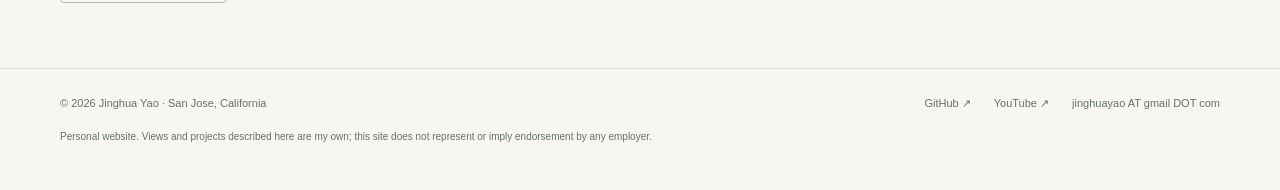
==== commit 7944d206: "Simplify publications page by removing bibliography download and search controls" ====
--- a/publications.html
+++ b/publications.html
@@ -1,2 +1,2 @@
 <!doctype html>
-<html lang="en"><head><meta charset="utf-8"><meta name="viewport" content="width=device-width,initial-scale=1"><meta name="theme-color" content="#193b30"><meta name="description" content="18 journal publications by Jinghua Yao and coauthors in nonlinear analysis, PDEs, dynamical systems, and variational methods."><meta name="author" content="Jinghua Yao"><title>Publications — Jinghua Yao</title><link rel="icon" type="image/svg+xml" href="assets/favicon.svg"><link rel="stylesheet" href="assets/styles.css"><meta property="og:type" content="website"><meta property="og:title" content="Publications — Jinghua Yao"><meta property="og:description" content="18 journal publications by Jinghua Yao and coauthors in nonlinear analysis, PDEs, dynamical systems, and variational methods."><meta property="og:site_name" content="Jinghua Yao"><meta name="twitter:card" content="summary"><script defer src="assets/main.js"></script></head><body><a class="skip" href="#main">Skip to content</a><header><div class="wrap nav"><a class="brand" href="index.html" aria-label="Jinghua Yao, home"><span class="monogram" aria-hidden="true">JY</span><span>Jinghua Yao<span style="font-weight:400;color:var(--muted)">, Ph.D.</span></span></a><button class="menu-toggle" aria-expanded="false" aria-controls="site-nav">Menu</button><nav class="nav-links" id="site-nav" aria-label="Main navigation"><a href="index.html#work">Work</a><a href="index.html#experience">Experience</a><a href="publications.html" aria-current="page">Publications</a><a href="index.html#about">About</a><a href="index.html#contact" class="nav-contact">Get in touch <span aria-hidden="true">↗</span></a></nav></div></header><main id="main" class="wrap"><section class="research-hero"><div class="eyebrow">Research / 18 journal publications</div><h1>Published work.</h1><p>My research explores nonlinear analysis, partial differential equations, variational methods, and the dynamics of systems with symmetry.</p><p><a class="text-link" href="assets/publications.bib" download>Download bibliography (.bib) ↓</a></p></section><div class="pub-tools js-only"><input id="publication-search" type="search" placeholder="Search title or journal…" aria-label="Search publications"><select id="publication-category" aria-label="Research area"><option value="">All research areas</option><option>Function spaces &amp; regularity</option><option>Dynamics &amp; bifurcation</option><option>Variational methods &amp; PDEs</option></select><select id="publication-year" aria-label="Publication year"><option value="">All years</option><option>2023</option><option>2019</option><option>2018</option><option>2017</option><option>2016</option><option>2015</option><option>2014</option><option>2012</option><option>2009</option><option>2008</option></select></div><p class="pub-count" id="publication-count" role="status" aria-live="polite">18 publications · newest first</p><div class="research-list"><article class="pub" id="gradient-estimate" data-year="2023" data-category="Function spaces &amp; regularity"><div class="pub-year">2023</div><div><h3><a href="https://doi.org/10.1002/mma.8762" target="_blank" rel="noopener noreferrer">Gradient estimate for the minimizers in Musielak–Orlicz–Sobolev space</a></h3><p class="venue"><em>Mathematical Methods in the Applied Sciences</em> · 46(12), 12291–12318</p><div class="pub-links"><a href="https://doi.org/10.1002/mma.8762" target="_blank" rel="noopener noreferrer">Journal / DOI <span aria-hidden="true">↗</span></a><span class="tag">Function spaces &amp; regularity</span></div><p class="pub-note">First published online in 2022; journal issue published in 2023.</p></div></article><article class="pub" id="chemical-reactions" data-year="2019" data-category="Dynamics &amp; bifurcation"><div class="pub-year">2019</div><div><h3><a href="https://intlpress.com/site/pub/files/_fulltext/journals/cms/2019/0017/0006/CMS-2019-0017-0006-a010.pdf" target="_blank" rel="noopener noreferrer">Patterns of complex oscillations and instability in chemical reactions</a></h3><p class="venue"><em>Communications in Mathematical Sciences</em> · 17(6), 1713–1736</p><div class="pub-links"><a href="https://intlpress.com/site/pub/files/_fulltext/journals/cms/2019/0017/0006/CMS-2019-0017-0006-a010.pdf" target="_blank" rel="noopener noreferrer">Publisher PDF <span aria-hidden="true">↗</span></a><span class="tag">Dynamics &amp; bifurcation</span></div></div></article><article class="pub" id="de-giorgi" data-year="2018" data-category="Function spaces &amp; regularity"><div class="pub-year">2018</div><div><h3><a href="https://scholar.google.com/scholar?q=A+class+of+De+Giorgi+type+and+local+boundedness+Liu+Yao" target="_blank" rel="noopener noreferrer">A class of De Giorgi type and local boundedness</a></h3><p class="venue"><em>Topological Methods in Nonlinear Analysis</em> · 51(2), 345–370</p><div class="pub-links"><a href="https://scholar.google.com/scholar?q=A+class+of+De+Giorgi+type+and+local+boundedness+Liu+Yao" target="_blank" rel="noopener noreferrer">Find paper <span aria-hidden="true">↗</span></a><span class="tag">Function spaces &amp; regularity</span></div></div></article><article class="pub" id="wave-bifurcations" data-year="2018" data-category="Dynamics &amp; bifurcation"><div class="pub-year">2018</div><div><h3><a href="https://arxiv.org/abs/1406.5264" target="_blank" rel="noopener noreferrer">Dynamical behavior of a system modeling wave bifurcations with higher order viscosity</a></h3><p class="venue"><em>Communications in Mathematical Sciences</em> · 16, 1869–1894</p><div class="pub-links"><a href="https://arxiv.org/abs/1406.5264" target="_blank" rel="noopener noreferrer">arXiv preprint <span aria-hidden="true">↗</span></a><span class="tag">Dynamics &amp; bifurcation</span></div></div></article><article class="pub" id="constant-sign" data-year="2017" data-category="Variational methods &amp; PDEs"><div class="pub-year">2017</div><div><h3><a href="https://arxiv.org/abs/1607.00584" target="_blank" rel="noopener noreferrer">Multiple solutions with constant sign of a Dirichlet problem for a class of elliptic systems with variable exponent growth</a></h3><p class="venue"><em>Discrete and Continuous Dynamical Systems</em> · 37, 2207–2226</p><div class="pub-links"><a href="https://arxiv.org/abs/1607.00584" target="_blank" rel="noopener noreferrer">arXiv preprint <span aria-hidden="true">↗</span></a><span class="tag">Variational methods &amp; PDEs</span></div></div></article><article class="pub" id="spectrum-bifurcation" data-year="2017" data-category="Variational methods &amp; PDEs"><div class="pub-year">2017</div><div><h3><a href="https://doi.org/10.1016/j.jde.2017.07.004" target="_blank" rel="noopener noreferrer">Spectrum and bifurcation for semilinear elliptic problems in ℝᴺ</a></h3><p class="venue"><em>Journal of Differential Equations</em> · 263(9), 5939–5967</p><div class="pub-links"><a href="https://doi.org/10.1016/j.jde.2017.07.004" target="_blank" rel="noopener noreferrer">Journal / DOI <span aria-hidden="true">↗</span></a><span class="tag">Variational methods &amp; PDEs</span></div></div></article><article class="pub" id="two-exponents" data-year="2016" data-category="Variational methods &amp; PDEs"><div class="pub-year">2016</div><div><h3><a href="https://scholar.google.com/scholar?q=Liu+Wang+Yao+Laplace+Lanzhou+2016+251+257" target="_blank" rel="noopener noreferrer">On a (p₁(x), p₂(x))-Laplace equation</a></h3><p class="venue"><em>Journal of Lanzhou University: Natural Sciences</em> · 52, 251–257</p><div class="pub-links"><a href="https://scholar.google.com/scholar?q=Liu+Wang+Yao+Laplace+Lanzhou+2016+251+257" target="_blank" rel="noopener noreferrer">Find paper <span aria-hidden="true">↗</span></a><span class="tag">Variational methods &amp; PDEs</span></div></div></article><article class="pub" id="high-energy" data-year="2015" data-category="Variational methods &amp; PDEs"><div class="pub-year">2015</div><div><h3><a href="https://ejde.math.txstate.edu/Volumes/2015/136/wang.pdf" target="_blank" rel="noopener noreferrer">High energy solutions of p(x)-Laplacian equations of Schrödinger type</a></h3><p class="venue"><em>Electronic Journal of Differential Equations</em> · 2015, No. 136, 1–17</p><div class="pub-links"><a href="https://ejde.math.txstate.edu/Volumes/2015/136/wang.pdf" target="_blank" rel="noopener noreferrer">Publisher PDF <span aria-hidden="true">↗</span></a><span class="tag">Variational methods &amp; PDEs</span></div></div></article><article class="pub" id="time-scales" data-year="2015" data-category="Function spaces &amp; regularity"><div class="pub-year">2015</div><div><h3><a href="https://intlpress.com/api/bgcloud-front/resource/pdf/volume/1805801773963034626-1805801773963034626-674eb5a343b26674c5cbe428e5b6ac3f.pdf" target="_blank" rel="noopener noreferrer">Sobolev spaces on time scales and applications to semilinear Dirichlet problems</a></h3><p class="venue"><em>Dynamics of Partial Differential Equations</em> · 12(3), 241–263</p><div class="pub-links"><a href="https://intlpress.com/api/bgcloud-front/resource/pdf/volume/1805801773963034626-1805801773963034626-674eb5a343b26674c5cbe428e5b6ac3f.pdf" target="_blank" rel="noopener noreferrer">Publisher PDF <span aria-hidden="true">↗</span></a><span class="tag">Function spaces &amp; regularity</span></div></div></article><article class="pub" id="pressure-laws" data-year="2015" data-category="Dynamics &amp; bifurcation"><div class="pub-year">2015</div><div><h3><a href="https://arxiv.org/abs/1312.4248" target="_blank" rel="noopener noreferrer">Equivariant Hopf bifurcation with arbitrary pressure laws</a></h3><p class="venue"><em>Physica D: Nonlinear Phenomena</em> · 310, 79–94</p><div class="pub-links"><a href="https://arxiv.org/abs/1312.4248" target="_blank" rel="noopener noreferrer">arXiv preprint <span aria-hidden="true">↗</span></a><span class="tag">Dynamics &amp; bifurcation</span></div></div></article><article class="pub" id="viscous-shock" data-year="2015" data-category="Dynamics &amp; bifurcation"><div class="pub-year">2015</div><div><h3><a href="https://arxiv.org/abs/1401.2197" target="_blank" rel="noopener noreferrer">O(2) Hopf bifurcation of viscous shock waves in a channel</a></h3><p class="venue"><em>Physica D: Nonlinear Phenomena</em> · 308, 59–79</p><div class="pub-links"><a href="https://arxiv.org/abs/1401.2197" target="_blank" rel="noopener noreferrer">arXiv preprint <span aria-hidden="true">↗</span></a><span class="tag">Dynamics &amp; bifurcation</span></div></div></article><article class="pub" id="cellular-shock" data-year="2014" data-category="Dynamics &amp; bifurcation"><div class="pub-year">2014</div><div><h3><a href="https://doi.org/10.1016/j.physd.2013.11.005" target="_blank" rel="noopener noreferrer">O(2)-Hopf bifurcation for a model of cellular shock instability</a></h3><p class="venue"><em>Physica D: Nonlinear Phenomena</em> · 269, 63–75</p><div class="pub-links"><a href="https://doi.org/10.1016/j.physd.2013.11.005" target="_blank" rel="noopener noreferrer">Journal / DOI <span aria-hidden="true">↗</span></a><span class="tag">Dynamics &amp; bifurcation</span></div></div></article><article class="pub" id="standing-waves-i" data-year="2014" data-category="Variational methods &amp; PDEs"><div class="pub-year">2014</div><div><h3><a href="https://doi.org/10.4171/ZAA/1496" target="_blank" rel="noopener noreferrer">Existence and stability of periodic planar standing waves in phase-transitional elasticity with strain-gradient effects I: General theory</a></h3><p class="venue"><em>Zeitschrift für Analysis und ihre Anwendungen</em> · 33(1), 1–19</p><div class="pub-links"><a href="https://doi.org/10.4171/ZAA/1496" target="_blank" rel="noopener noreferrer">Journal / DOI <span aria-hidden="true">↗</span></a><span class="tag">Variational methods &amp; PDEs</span></div></div></article><article class="pub" id="standing-waves-ii" data-year="2014" data-category="Variational methods &amp; PDEs"><div class="pub-year">2014</div><div><h3><a href="https://doi.org/10.4171/ZAA/1506" target="_blank" rel="noopener noreferrer">Existence and stability of periodic planar standing waves in phase-transitional elasticity with strain-gradient effects II: Examples</a></h3><p class="venue"><em>Zeitschrift für Analysis und ihre Anwendungen</em> · 33(2), 177–197</p><div class="pub-links"><a href="https://doi.org/10.4171/ZAA/1506" target="_blank" rel="noopener noreferrer">Journal / DOI <span aria-hidden="true">↗</span></a><span class="tag">Variational methods &amp; PDEs</span></div></div></article><article class="pub" id="znd-detonations" data-year="2012" data-category="Dynamics &amp; bifurcation"><div class="pub-year">2012</div><div><h3><a href="https://doi.org/10.1090/S0033-569X-2011-01232-3" target="_blank" rel="noopener noreferrer">Stability of ZND detonations for Majda’s model</a></h3><p class="venue"><em>Quarterly of Applied Mathematics</em> · 70(1), 69–76</p><div class="pub-links"><a href="https://doi.org/10.1090/S0033-569X-2011-01232-3" target="_blank" rel="noopener noreferrer">Journal / DOI <span aria-hidden="true">↗</span></a><span class="tag">Dynamics &amp; bifurcation</span></div></div></article><article class="pub" id="compact-imbeddings" data-year="2009" data-category="Function spaces &amp; regularity"><div class="pub-year">2009</div><div><h3><a href="https://doi.org/10.1016/j.na.2008.07.005" target="_blank" rel="noopener noreferrer">Compact imbeddings between variable exponent spaces with unbounded underlying domain</a></h3><p class="venue"><em>Nonlinear Analysis: Theory, Methods &amp; Applications</em> · 70(10), 3472–3482</p><div class="pub-links"><a href="https://doi.org/10.1016/j.na.2008.07.005" target="_blank" rel="noopener noreferrer">Journal / DOI <span aria-hidden="true">↗</span></a><span class="tag">Function spaces &amp; regularity</span></div></div></article><article class="pub" id="open-problem" data-year="2008" data-category="Variational methods &amp; PDEs"><div class="pub-year">2008</div><div><h3><a href="https://doi.org/10.1016/j.na.2007.06.044" target="_blank" rel="noopener noreferrer">On an open problem involving the p(x)-Laplacian—A further study on the multiplicity of weak solutions to p(x)-Laplacian equations</a></h3><p class="venue"><em>Nonlinear Analysis: Theory, Methods &amp; Applications</em> · 69(4), 1445–1453</p><div class="pub-links"><a href="https://doi.org/10.1016/j.na.2007.06.044" target="_blank" rel="noopener noreferrer">Journal / DOI <span aria-hidden="true">↗</span></a><span class="tag">Variational methods &amp; PDEs</span></div></div></article><article class="pub" id="neumann-problems" data-year="2008" data-category="Variational methods &amp; PDEs"><div class="pub-year">2008</div><div><h3><a href="https://doi.org/10.1016/j.na.2006.12.020" target="_blank" rel="noopener noreferrer">Solutions for Neumann boundary value problems involving p(x)-Laplace operators</a></h3><p class="venue"><em>Nonlinear Analysis: Theory, Methods &amp; Applications</em> · 68(5), 1271–1283</p><div class="pub-links"><a href="https://doi.org/10.1016/j.na.2006.12.020" target="_blank" rel="noopener noreferrer">Journal / DOI <span aria-hidden="true">↗</span></a><span class="tag">Variational methods &amp; PDEs</span></div></div></article><p class="empty" id="no-results" hidden>No matching publications. Try a different search or reset the filters.</p></div><p class="pub-note">Journal publication years are shown. Preprints may have earlier dates. Links are labeled as journal records, publisher PDFs, arXiv preprints, or literature searches; full-text availability varies.</p><div class="actions" style="margin-bottom:65px"><a class="button secondary" href="index.html">Back to profile <span aria-hidden="true">←</span></a><span class="email-address">jinghuayao AT gmail DOT com</span></div></main><footer><div class="wrap"><div class="footer-row"><span>© 2026 Jinghua Yao · San Jose, California</span><div class="footer-links"><a href="https://github.com/jinghuayao">GitHub ↗</a><a href="https://www.youtube.com/@codeyao9796">YouTube ↗</a><span>jinghuayao AT gmail DOT com</span></div></div><p class="footer-note">Personal website. Views and projects described here are my own; this site does not represent or imply endorsement by any employer.</p></div></footer></body></html>+<html lang="en"><head><meta charset="utf-8"><meta name="viewport" content="width=device-width,initial-scale=1"><meta name="theme-color" content="#193b30"><meta name="description" content="18 journal publications by Jinghua Yao and coauthors in nonlinear analysis, PDEs, dynamical systems, and variational methods."><meta name="author" content="Jinghua Yao"><title>Publications — Jinghua Yao</title><link rel="icon" type="image/svg+xml" href="assets/favicon.svg"><link rel="stylesheet" href="assets/styles.css"><meta property="og:type" content="website"><meta property="og:title" content="Publications — Jinghua Yao"><meta property="og:description" content="18 journal publications by Jinghua Yao and coauthors in nonlinear analysis, PDEs, dynamical systems, and variational methods."><meta property="og:site_name" content="Jinghua Yao"><meta name="twitter:card" content="summary"><script defer src="assets/main.js"></script></head><body><a class="skip" href="#main">Skip to content</a><header><div class="wrap nav"><a class="brand" href="index.html" aria-label="Jinghua Yao, home"><span class="monogram" aria-hidden="true">JY</span><span>Jinghua Yao<span style="font-weight:400;color:var(--muted)">, Ph.D.</span></span></a><button class="menu-toggle" aria-expanded="false" aria-controls="site-nav">Menu</button><nav class="nav-links" id="site-nav" aria-label="Main navigation"><a href="index.html#work">Work</a><a href="index.html#experience">Experience</a><a href="publications.html" aria-current="page">Publications</a><a href="index.html#about">About</a><a href="index.html#contact" class="nav-contact">Get in touch <span aria-hidden="true">↗</span></a></nav></div></header><main id="main" class="wrap"><section class="research-hero"><div class="eyebrow">Research / 18 journal publications</div><h1>Published work.</h1><p>My research explores nonlinear analysis, partial differential equations, variational methods, and the dynamics of systems with symmetry.</p></section><div class="research-list"><article class="pub" id="gradient-estimate" data-year="2023" data-category="Function spaces &amp; regularity"><div class="pub-year">2023</div><div><h3><a href="https://doi.org/10.1002/mma.8762" target="_blank" rel="noopener noreferrer">Gradient estimate for the minimizers in Musielak–Orlicz–Sobolev space</a></h3><p class="venue"><em>Mathematical Methods in the Applied Sciences</em> · 46(12), 12291–12318</p><div class="pub-links"><a href="https://doi.org/10.1002/mma.8762" target="_blank" rel="noopener noreferrer">Journal / DOI <span aria-hidden="true">↗</span></a><span class="tag">Function spaces &amp; regularity</span></div><p class="pub-note">First published online in 2022; journal issue published in 2023.</p></div></article><article class="pub" id="chemical-reactions" data-year="2019" data-category="Dynamics &amp; bifurcation"><div class="pub-year">2019</div><div><h3><a href="https://intlpress.com/site/pub/files/_fulltext/journals/cms/2019/0017/0006/CMS-2019-0017-0006-a010.pdf" target="_blank" rel="noopener noreferrer">Patterns of complex oscillations and instability in chemical reactions</a></h3><p class="venue"><em>Communications in Mathematical Sciences</em> · 17(6), 1713–1736</p><div class="pub-links"><a href="https://intlpress.com/site/pub/files/_fulltext/journals/cms/2019/0017/0006/CMS-2019-0017-0006-a010.pdf" target="_blank" rel="noopener noreferrer">Publisher PDF <span aria-hidden="true">↗</span></a><span class="tag">Dynamics &amp; bifurcation</span></div></div></article><article class="pub" id="de-giorgi" data-year="2018" data-category="Function spaces &amp; regularity"><div class="pub-year">2018</div><div><h3><a href="https://scholar.google.com/scholar?q=A+class+of+De+Giorgi+type+and+local+boundedness+Liu+Yao" target="_blank" rel="noopener noreferrer">A class of De Giorgi type and local boundedness</a></h3><p class="venue"><em>Topological Methods in Nonlinear Analysis</em> · 51(2), 345–370</p><div class="pub-links"><a href="https://scholar.google.com/scholar?q=A+class+of+De+Giorgi+type+and+local+boundedness+Liu+Yao" target="_blank" rel="noopener noreferrer">Find paper <span aria-hidden="true">↗</span></a><span class="tag">Function spaces &amp; regularity</span></div></div></article><article class="pub" id="wave-bifurcations" data-year="2018" data-category="Dynamics &amp; bifurcation"><div class="pub-year">2018</div><div><h3><a href="https://arxiv.org/abs/1406.5264" target="_blank" rel="noopener noreferrer">Dynamical behavior of a system modeling wave bifurcations with higher order viscosity</a></h3><p class="venue"><em>Communications in Mathematical Sciences</em> · 16, 1869–1894</p><div class="pub-links"><a href="https://arxiv.org/abs/1406.5264" target="_blank" rel="noopener noreferrer">arXiv preprint <span aria-hidden="true">↗</span></a><span class="tag">Dynamics &amp; bifurcation</span></div></div></article><article class="pub" id="constant-sign" data-year="2017" data-category="Variational methods &amp; PDEs"><div class="pub-year">2017</div><div><h3><a href="https://arxiv.org/abs/1607.00584" target="_blank" rel="noopener noreferrer">Multiple solutions with constant sign of a Dirichlet problem for a class of elliptic systems with variable exponent growth</a></h3><p class="venue"><em>Discrete and Continuous Dynamical Systems</em> · 37, 2207–2226</p><div class="pub-links"><a href="https://arxiv.org/abs/1607.00584" target="_blank" rel="noopener noreferrer">arXiv preprint <span aria-hidden="true">↗</span></a><span class="tag">Variational methods &amp; PDEs</span></div></div></article><article class="pub" id="spectrum-bifurcation" data-year="2017" data-category="Variational methods &amp; PDEs"><div class="pub-year">2017</div><div><h3><a href="https://doi.org/10.1016/j.jde.2017.07.004" target="_blank" rel="noopener noreferrer">Spectrum and bifurcation for semilinear elliptic problems in ℝᴺ</a></h3><p class="venue"><em>Journal of Differential Equations</em> · 263(9), 5939–5967</p><div class="pub-links"><a href="https://doi.org/10.1016/j.jde.2017.07.004" target="_blank" rel="noopener noreferrer">Journal / DOI <span aria-hidden="true">↗</span></a><span class="tag">Variational methods &amp; PDEs</span></div></div></article><article class="pub" id="two-exponents" data-year="2016" data-category="Variational methods &amp; PDEs"><div class="pub-year">2016</div><div><h3><a href="https://scholar.google.com/scholar?q=Liu+Wang+Yao+Laplace+Lanzhou+2016+251+257" target="_blank" rel="noopener noreferrer">On a (p₁(x), p₂(x))-Laplace equation</a></h3><p class="venue"><em>Journal of Lanzhou University: Natural Sciences</em> · 52, 251–257</p><div class="pub-links"><a href="https://scholar.google.com/scholar?q=Liu+Wang+Yao+Laplace+Lanzhou+2016+251+257" target="_blank" rel="noopener noreferrer">Find paper <span aria-hidden="true">↗</span></a><span class="tag">Variational methods &amp; PDEs</span></div></div></article><article class="pub" id="high-energy" data-year="2015" data-category="Variational methods &amp; PDEs"><div class="pub-year">2015</div><div><h3><a href="https://ejde.math.txstate.edu/Volumes/2015/136/wang.pdf" target="_blank" rel="noopener noreferrer">High energy solutions of p(x)-Laplacian equations of Schrödinger type</a></h3><p class="venue"><em>Electronic Journal of Differential Equations</em> · 2015, No. 136, 1–17</p><div class="pub-links"><a href="https://ejde.math.txstate.edu/Volumes/2015/136/wang.pdf" target="_blank" rel="noopener noreferrer">Publisher PDF <span aria-hidden="true">↗</span></a><span class="tag">Variational methods &amp; PDEs</span></div></div></article><article class="pub" id="time-scales" data-year="2015" data-category="Function spaces &amp; regularity"><div class="pub-year">2015</div><div><h3><a href="https://intlpress.com/api/bgcloud-front/resource/pdf/volume/1805801773963034626-1805801773963034626-674eb5a343b26674c5cbe428e5b6ac3f.pdf" target="_blank" rel="noopener noreferrer">Sobolev spaces on time scales and applications to semilinear Dirichlet problems</a></h3><p class="venue"><em>Dynamics of Partial Differential Equations</em> · 12(3), 241–263</p><div class="pub-links"><a href="https://intlpress.com/api/bgcloud-front/resource/pdf/volume/1805801773963034626-1805801773963034626-674eb5a343b26674c5cbe428e5b6ac3f.pdf" target="_blank" rel="noopener noreferrer">Publisher PDF <span aria-hidden="true">↗</span></a><span class="tag">Function spaces &amp; regularity</span></div></div></article><article class="pub" id="pressure-laws" data-year="2015" data-category="Dynamics &amp; bifurcation"><div class="pub-year">2015</div><div><h3><a href="https://arxiv.org/abs/1312.4248" target="_blank" rel="noopener noreferrer">Equivariant Hopf bifurcation with arbitrary pressure laws</a></h3><p class="venue"><em>Physica D: Nonlinear Phenomena</em> · 310, 79–94</p><div class="pub-links"><a href="https://arxiv.org/abs/1312.4248" target="_blank" rel="noopener noreferrer">arXiv preprint <span aria-hidden="true">↗</span></a><span class="tag">Dynamics &amp; bifurcation</span></div></div></article><article class="pub" id="viscous-shock" data-year="2015" data-category="Dynamics &amp; bifurcation"><div class="pub-year">2015</div><div><h3><a href="https://arxiv.org/abs/1401.2197" target="_blank" rel="noopener noreferrer">O(2) Hopf bifurcation of viscous shock waves in a channel</a></h3><p class="venue"><em>Physica D: Nonlinear Phenomena</em> · 308, 59–79</p><div class="pub-links"><a href="https://arxiv.org/abs/1401.2197" target="_blank" rel="noopener noreferrer">arXiv preprint <span aria-hidden="true">↗</span></a><span class="tag">Dynamics &amp; bifurcation</span></div></div></article><article class="pub" id="cellular-shock" data-year="2014" data-category="Dynamics &amp; bifurcation"><div class="pub-year">2014</div><div><h3><a href="https://doi.org/10.1016/j.physd.2013.11.005" target="_blank" rel="noopener noreferrer">O(2)-Hopf bifurcation for a model of cellular shock instability</a></h3><p class="venue"><em>Physica D: Nonlinear Phenomena</em> · 269, 63–75</p><div class="pub-links"><a href="https://doi.org/10.1016/j.physd.2013.11.005" target="_blank" rel="noopener noreferrer">Journal / DOI <span aria-hidden="true">↗</span></a><span class="tag">Dynamics &amp; bifurcation</span></div></div></article><article class="pub" id="standing-waves-i" data-year="2014" data-category="Variational methods &amp; PDEs"><div class="pub-year">2014</div><div><h3><a href="https://doi.org/10.4171/ZAA/1496" target="_blank" rel="noopener noreferrer">Existence and stability of periodic planar standing waves in phase-transitional elasticity with strain-gradient effects I: General theory</a></h3><p class="venue"><em>Zeitschrift für Analysis und ihre Anwendungen</em> · 33(1), 1–19</p><div class="pub-links"><a href="https://doi.org/10.4171/ZAA/1496" target="_blank" rel="noopener noreferrer">Journal / DOI <span aria-hidden="true">↗</span></a><span class="tag">Variational methods &amp; PDEs</span></div></div></article><article class="pub" id="standing-waves-ii" data-year="2014" data-category="Variational methods &amp; PDEs"><div class="pub-year">2014</div><div><h3><a href="https://doi.org/10.4171/ZAA/1506" target="_blank" rel="noopener noreferrer">Existence and stability of periodic planar standing waves in phase-transitional elasticity with strain-gradient effects II: Examples</a></h3><p class="venue"><em>Zeitschrift für Analysis und ihre Anwendungen</em> · 33(2), 177–197</p><div class="pub-links"><a href="https://doi.org/10.4171/ZAA/1506" target="_blank" rel="noopener noreferrer">Journal / DOI <span aria-hidden="true">↗</span></a><span class="tag">Variational methods &amp; PDEs</span></div></div></article><article class="pub" id="znd-detonations" data-year="2012" data-category="Dynamics &amp; bifurcation"><div class="pub-year">2012</div><div><h3><a href="https://doi.org/10.1090/S0033-569X-2011-01232-3" target="_blank" rel="noopener noreferrer">Stability of ZND detonations for Majda’s model</a></h3><p class="venue"><em>Quarterly of Applied Mathematics</em> · 70(1), 69–76</p><div class="pub-links"><a href="https://doi.org/10.1090/S0033-569X-2011-01232-3" target="_blank" rel="noopener noreferrer">Journal / DOI <span aria-hidden="true">↗</span></a><span class="tag">Dynamics &amp; bifurcation</span></div></div></article><article class="pub" id="compact-imbeddings" data-year="2009" data-category="Function spaces &amp; regularity"><div class="pub-year">2009</div><div><h3><a href="https://doi.org/10.1016/j.na.2008.07.005" target="_blank" rel="noopener noreferrer">Compact imbeddings between variable exponent spaces with unbounded underlying domain</a></h3><p class="venue"><em>Nonlinear Analysis: Theory, Methods &amp; Applications</em> · 70(10), 3472–3482</p><div class="pub-links"><a href="https://doi.org/10.1016/j.na.2008.07.005" target="_blank" rel="noopener noreferrer">Journal / DOI <span aria-hidden="true">↗</span></a><span class="tag">Function spaces &amp; regularity</span></div></div></article><article class="pub" id="open-problem" data-year="2008" data-category="Variational methods &amp; PDEs"><div class="pub-year">2008</div><div><h3><a href="https://doi.org/10.1016/j.na.2007.06.044" target="_blank" rel="noopener noreferrer">On an open problem involving the p(x)-Laplacian—A further study on the multiplicity of weak solutions to p(x)-Laplacian equations</a></h3><p class="venue"><em>Nonlinear Analysis: Theory, Methods &amp; Applications</em> · 69(4), 1445–1453</p><div class="pub-links"><a href="https://doi.org/10.1016/j.na.2007.06.044" target="_blank" rel="noopener noreferrer">Journal / DOI <span aria-hidden="true">↗</span></a><span class="tag">Variational methods &amp; PDEs</span></div></div></article><article class="pub" id="neumann-problems" data-year="2008" data-category="Variational methods &amp; PDEs"><div class="pub-year">2008</div><div><h3><a href="https://doi.org/10.1016/j.na.2006.12.020" target="_blank" rel="noopener noreferrer">Solutions for Neumann boundary value problems involving p(x)-Laplace operators</a></h3><p class="venue"><em>Nonlinear Analysis: Theory, Methods &amp; Applications</em> · 68(5), 1271–1283</p><div class="pub-links"><a href="https://doi.org/10.1016/j.na.2006.12.020" target="_blank" rel="noopener noreferrer">Journal / DOI <span aria-hidden="true">↗</span></a><span class="tag">Variational methods &amp; PDEs</span></div></div></article></div><p class="pub-note">Journal publication years are shown. Preprints may have earlier dates. Links are labeled as journal records, publisher PDFs, arXiv preprints, or literature searches; full-text availability varies.</p><div class="actions" style="margin-bottom:65px"><a class="button secondary" href="index.html">Back to profile <span aria-hidden="true">←</span></a><span class="email-address">jinghuayao AT gmail DOT com</span></div></main><footer><div class="wrap"><div class="footer-row"><span>© 2026 Jinghua Yao · San Jose, California</span><div class="footer-links"><a href="https://github.com/jinghuayao">GitHub ↗</a><a href="https://www.youtube.com/@codeyao9796">YouTube ↗</a><span>jinghuayao AT gmail DOT com</span></div></div><p class="footer-note">Personal website. Views and projects described here are my own; this site does not represent or imply endorsement by any employer.</p></div></footer></body></html>
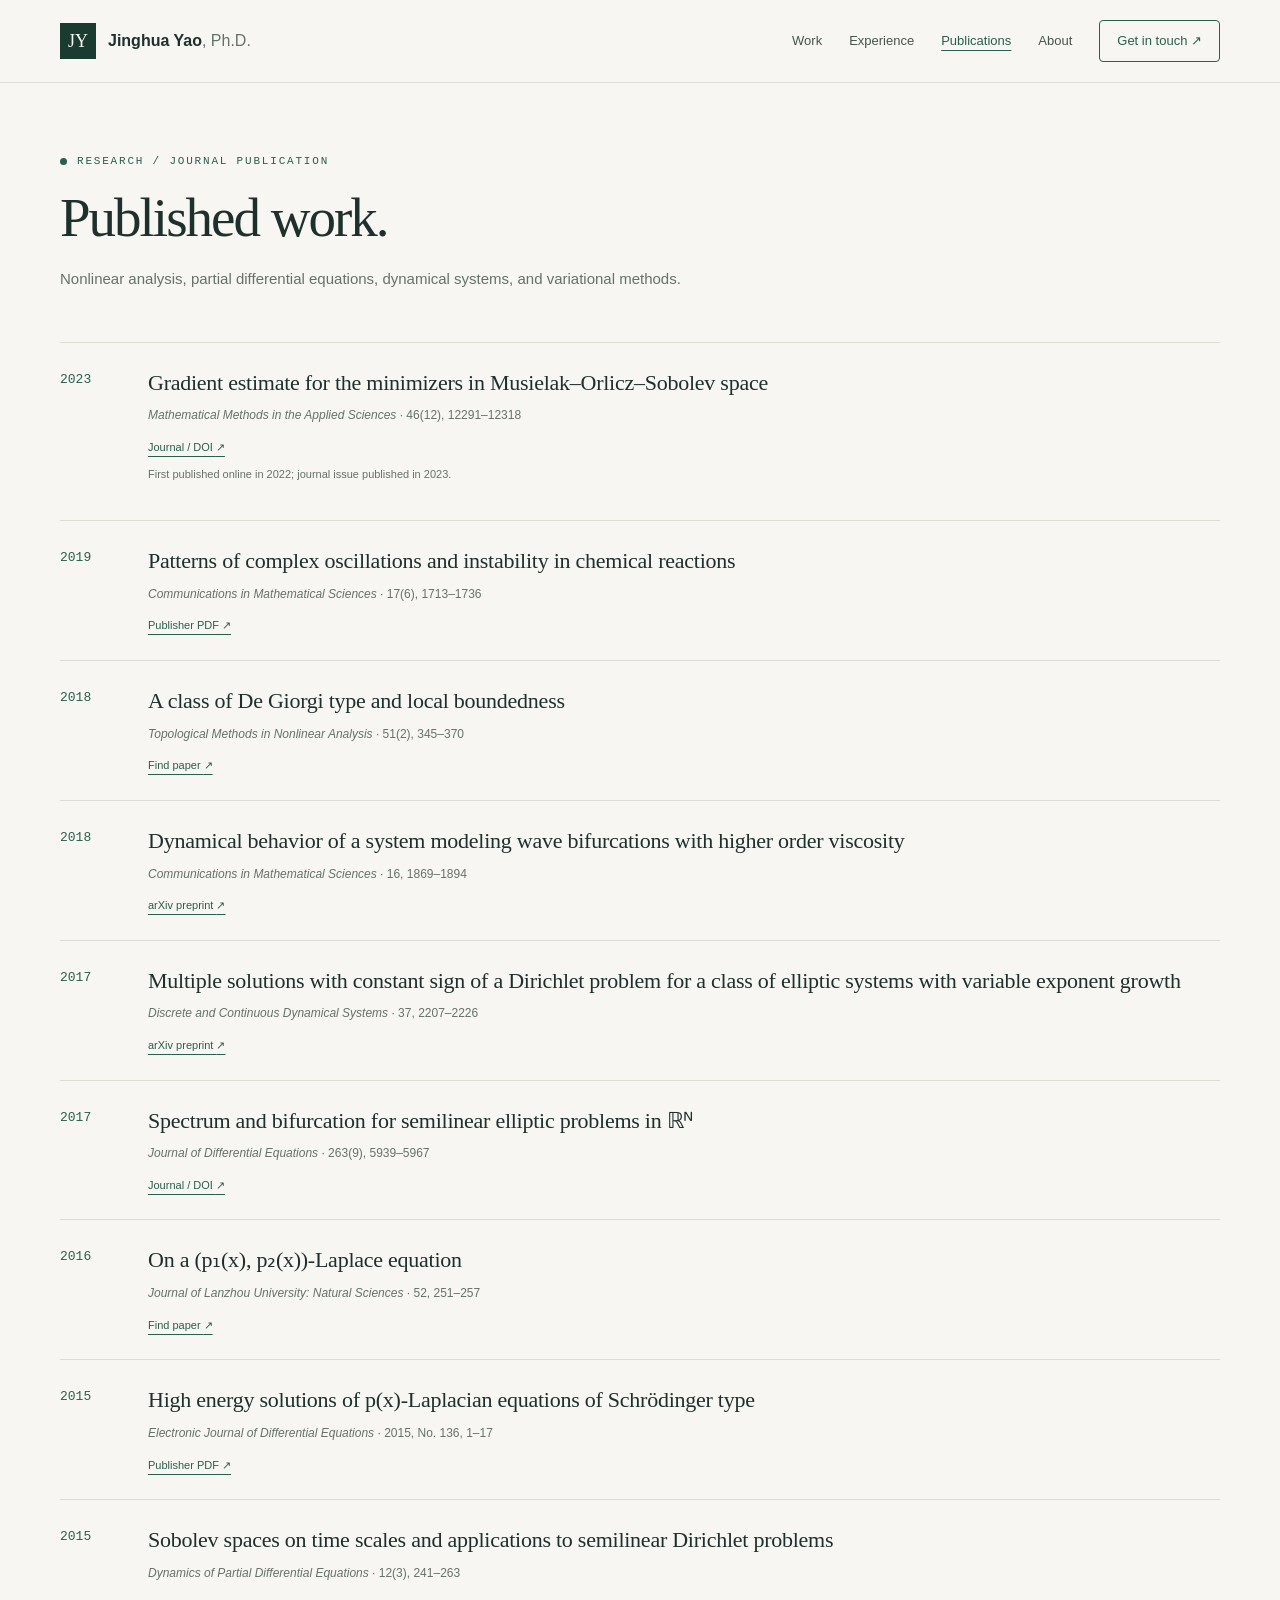
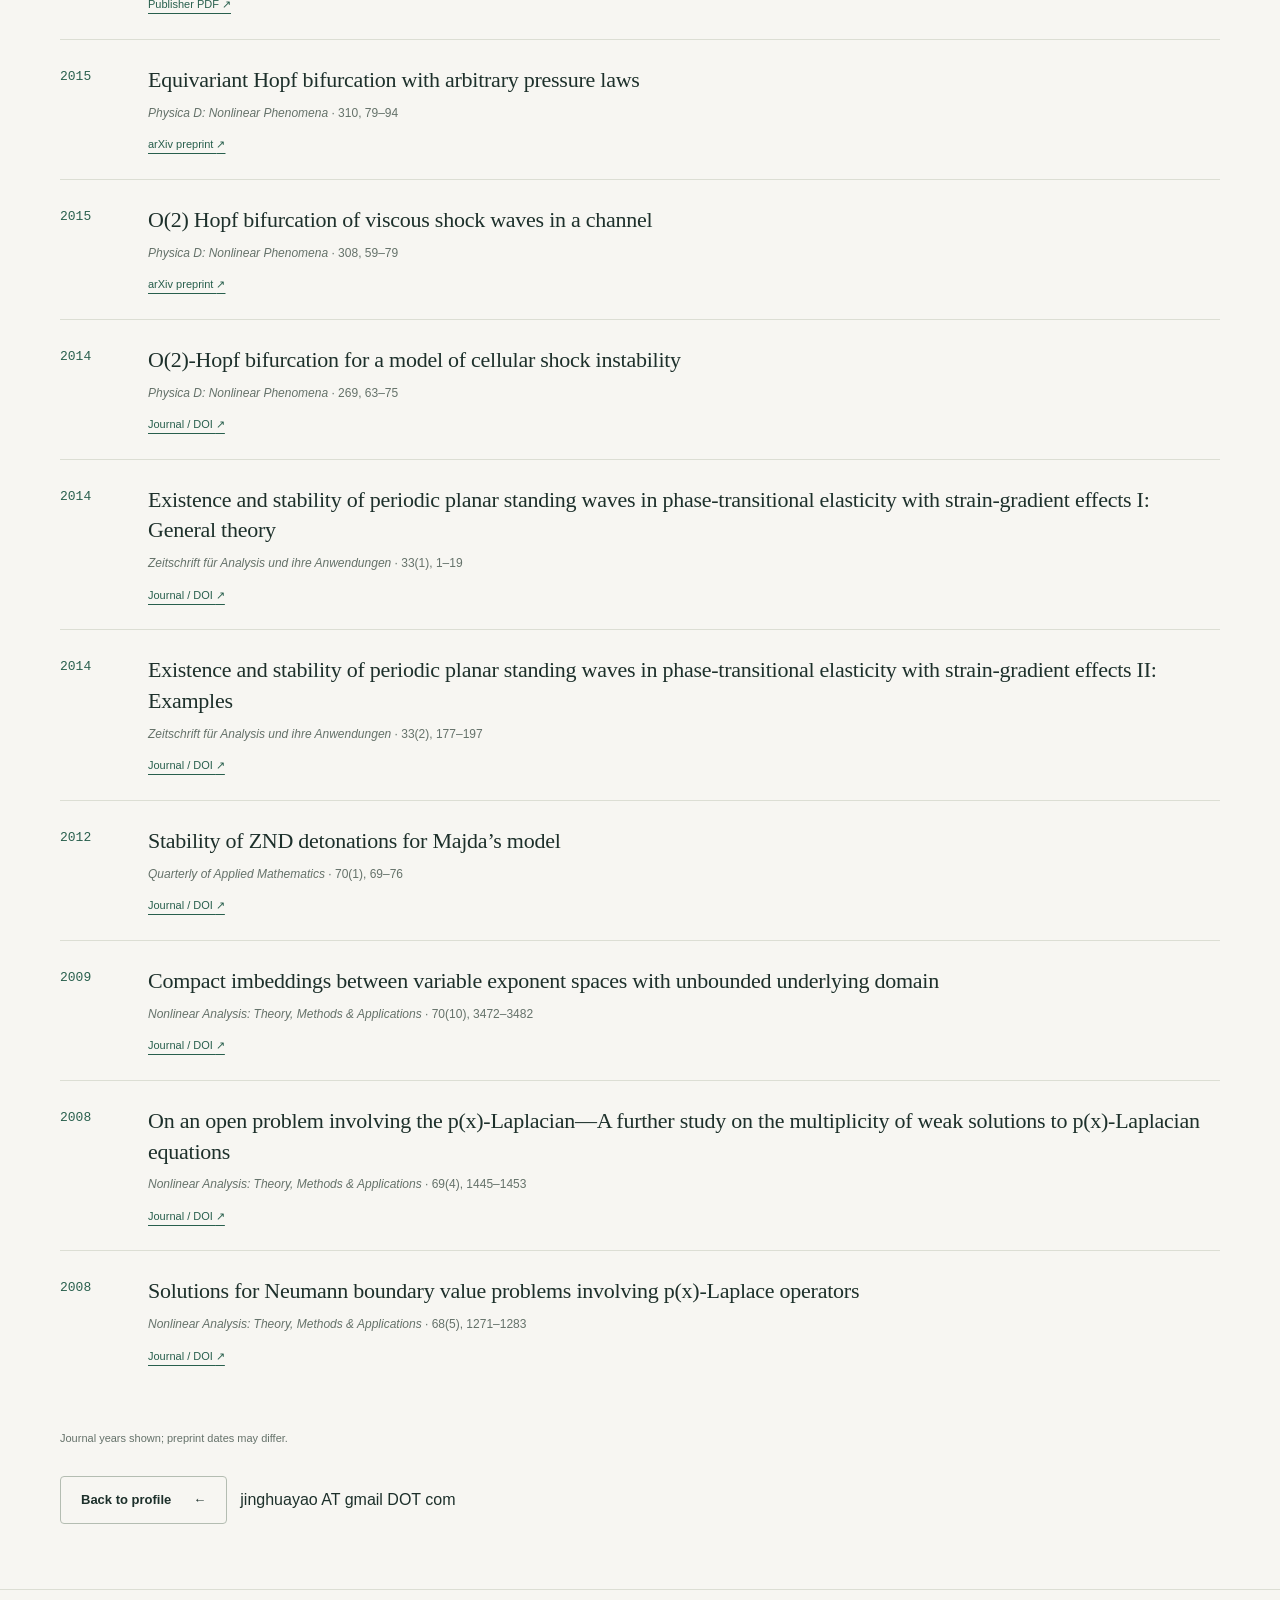
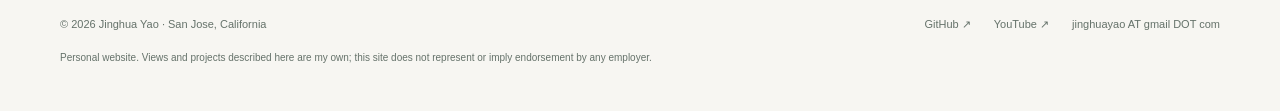
==== commit 9bd4e67c: "Refine website with lighter project cards and count-free publication headings" ====
--- a/publications.html
+++ b/publications.html
@@ -1,2 +1,2 @@
 <!doctype html>
-<html lang="en"><head><meta charset="utf-8"><meta name="viewport" content="width=device-width,initial-scale=1"><meta name="theme-color" content="#193b30"><meta name="description" content="18 journal publications by Jinghua Yao and coauthors in nonlinear analysis, PDEs, dynamical systems, and variational methods."><meta name="author" content="Jinghua Yao"><title>Publications — Jinghua Yao</title><link rel="icon" type="image/svg+xml" href="assets/favicon.svg"><link rel="stylesheet" href="assets/styles.css"><meta property="og:type" content="website"><meta property="og:title" content="Publications — Jinghua Yao"><meta property="og:description" content="18 journal publications by Jinghua Yao and coauthors in nonlinear analysis, PDEs, dynamical systems, and variational methods."><meta property="og:site_name" content="Jinghua Yao"><meta name="twitter:card" content="summary"><script defer src="assets/main.js"></script></head><body><a class="skip" href="#main">Skip to content</a><header><div class="wrap nav"><a class="brand" href="index.html" aria-label="Jinghua Yao, home"><span class="monogram" aria-hidden="true">JY</span><span>Jinghua Yao<span style="font-weight:400;color:var(--muted)">, Ph.D.</span></span></a><button class="menu-toggle" aria-expanded="false" aria-controls="site-nav">Menu</button><nav class="nav-links" id="site-nav" aria-label="Main navigation"><a href="index.html#work">Work</a><a href="index.html#experience">Experience</a><a href="publications.html" aria-current="page">Publications</a><a href="index.html#about">About</a><a href="index.html#contact" class="nav-contact">Get in touch <span aria-hidden="true">↗</span></a></nav></div></header><main id="main" class="wrap"><section class="research-hero"><div class="eyebrow">Research / 18 journal publications</div><h1>Published work.</h1><p>My research explores nonlinear analysis, partial differential equations, variational methods, and the dynamics of systems with symmetry.</p></section><div class="research-list"><article class="pub" id="gradient-estimate" data-year="2023" data-category="Function spaces &amp; regularity"><div class="pub-year">2023</div><div><h3><a href="https://doi.org/10.1002/mma.8762" target="_blank" rel="noopener noreferrer">Gradient estimate for the minimizers in Musielak–Orlicz–Sobolev space</a></h3><p class="venue"><em>Mathematical Methods in the Applied Sciences</em> · 46(12), 12291–12318</p><div class="pub-links"><a href="https://doi.org/10.1002/mma.8762" target="_blank" rel="noopener noreferrer">Journal / DOI <span aria-hidden="true">↗</span></a><span class="tag">Function spaces &amp; regularity</span></div><p class="pub-note">First published online in 2022; journal issue published in 2023.</p></div></article><article class="pub" id="chemical-reactions" data-year="2019" data-category="Dynamics &amp; bifurcation"><div class="pub-year">2019</div><div><h3><a href="https://intlpress.com/site/pub/files/_fulltext/journals/cms/2019/0017/0006/CMS-2019-0017-0006-a010.pdf" target="_blank" rel="noopener noreferrer">Patterns of complex oscillations and instability in chemical reactions</a></h3><p class="venue"><em>Communications in Mathematical Sciences</em> · 17(6), 1713–1736</p><div class="pub-links"><a href="https://intlpress.com/site/pub/files/_fulltext/journals/cms/2019/0017/0006/CMS-2019-0017-0006-a010.pdf" target="_blank" rel="noopener noreferrer">Publisher PDF <span aria-hidden="true">↗</span></a><span class="tag">Dynamics &amp; bifurcation</span></div></div></article><article class="pub" id="de-giorgi" data-year="2018" data-category="Function spaces &amp; regularity"><div class="pub-year">2018</div><div><h3><a href="https://scholar.google.com/scholar?q=A+class+of+De+Giorgi+type+and+local+boundedness+Liu+Yao" target="_blank" rel="noopener noreferrer">A class of De Giorgi type and local boundedness</a></h3><p class="venue"><em>Topological Methods in Nonlinear Analysis</em> · 51(2), 345–370</p><div class="pub-links"><a href="https://scholar.google.com/scholar?q=A+class+of+De+Giorgi+type+and+local+boundedness+Liu+Yao" target="_blank" rel="noopener noreferrer">Find paper <span aria-hidden="true">↗</span></a><span class="tag">Function spaces &amp; regularity</span></div></div></article><article class="pub" id="wave-bifurcations" data-year="2018" data-category="Dynamics &amp; bifurcation"><div class="pub-year">2018</div><div><h3><a href="https://arxiv.org/abs/1406.5264" target="_blank" rel="noopener noreferrer">Dynamical behavior of a system modeling wave bifurcations with higher order viscosity</a></h3><p class="venue"><em>Communications in Mathematical Sciences</em> · 16, 1869–1894</p><div class="pub-links"><a href="https://arxiv.org/abs/1406.5264" target="_blank" rel="noopener noreferrer">arXiv preprint <span aria-hidden="true">↗</span></a><span class="tag">Dynamics &amp; bifurcation</span></div></div></article><article class="pub" id="constant-sign" data-year="2017" data-category="Variational methods &amp; PDEs"><div class="pub-year">2017</div><div><h3><a href="https://arxiv.org/abs/1607.00584" target="_blank" rel="noopener noreferrer">Multiple solutions with constant sign of a Dirichlet problem for a class of elliptic systems with variable exponent growth</a></h3><p class="venue"><em>Discrete and Continuous Dynamical Systems</em> · 37, 2207–2226</p><div class="pub-links"><a href="https://arxiv.org/abs/1607.00584" target="_blank" rel="noopener noreferrer">arXiv preprint <span aria-hidden="true">↗</span></a><span class="tag">Variational methods &amp; PDEs</span></div></div></article><article class="pub" id="spectrum-bifurcation" data-year="2017" data-category="Variational methods &amp; PDEs"><div class="pub-year">2017</div><div><h3><a href="https://doi.org/10.1016/j.jde.2017.07.004" target="_blank" rel="noopener noreferrer">Spectrum and bifurcation for semilinear elliptic problems in ℝᴺ</a></h3><p class="venue"><em>Journal of Differential Equations</em> · 263(9), 5939–5967</p><div class="pub-links"><a href="https://doi.org/10.1016/j.jde.2017.07.004" target="_blank" rel="noopener noreferrer">Journal / DOI <span aria-hidden="true">↗</span></a><span class="tag">Variational methods &amp; PDEs</span></div></div></article><article class="pub" id="two-exponents" data-year="2016" data-category="Variational methods &amp; PDEs"><div class="pub-year">2016</div><div><h3><a href="https://scholar.google.com/scholar?q=Liu+Wang+Yao+Laplace+Lanzhou+2016+251+257" target="_blank" rel="noopener noreferrer">On a (p₁(x), p₂(x))-Laplace equation</a></h3><p class="venue"><em>Journal of Lanzhou University: Natural Sciences</em> · 52, 251–257</p><div class="pub-links"><a href="https://scholar.google.com/scholar?q=Liu+Wang+Yao+Laplace+Lanzhou+2016+251+257" target="_blank" rel="noopener noreferrer">Find paper <span aria-hidden="true">↗</span></a><span class="tag">Variational methods &amp; PDEs</span></div></div></article><article class="pub" id="high-energy" data-year="2015" data-category="Variational methods &amp; PDEs"><div class="pub-year">2015</div><div><h3><a href="https://ejde.math.txstate.edu/Volumes/2015/136/wang.pdf" target="_blank" rel="noopener noreferrer">High energy solutions of p(x)-Laplacian equations of Schrödinger type</a></h3><p class="venue"><em>Electronic Journal of Differential Equations</em> · 2015, No. 136, 1–17</p><div class="pub-links"><a href="https://ejde.math.txstate.edu/Volumes/2015/136/wang.pdf" target="_blank" rel="noopener noreferrer">Publisher PDF <span aria-hidden="true">↗</span></a><span class="tag">Variational methods &amp; PDEs</span></div></div></article><article class="pub" id="time-scales" data-year="2015" data-category="Function spaces &amp; regularity"><div class="pub-year">2015</div><div><h3><a href="https://intlpress.com/api/bgcloud-front/resource/pdf/volume/1805801773963034626-1805801773963034626-674eb5a343b26674c5cbe428e5b6ac3f.pdf" target="_blank" rel="noopener noreferrer">Sobolev spaces on time scales and applications to semilinear Dirichlet problems</a></h3><p class="venue"><em>Dynamics of Partial Differential Equations</em> · 12(3), 241–263</p><div class="pub-links"><a href="https://intlpress.com/api/bgcloud-front/resource/pdf/volume/1805801773963034626-1805801773963034626-674eb5a343b26674c5cbe428e5b6ac3f.pdf" target="_blank" rel="noopener noreferrer">Publisher PDF <span aria-hidden="true">↗</span></a><span class="tag">Function spaces &amp; regularity</span></div></div></article><article class="pub" id="pressure-laws" data-year="2015" data-category="Dynamics &amp; bifurcation"><div class="pub-year">2015</div><div><h3><a href="https://arxiv.org/abs/1312.4248" target="_blank" rel="noopener noreferrer">Equivariant Hopf bifurcation with arbitrary pressure laws</a></h3><p class="venue"><em>Physica D: Nonlinear Phenomena</em> · 310, 79–94</p><div class="pub-links"><a href="https://arxiv.org/abs/1312.4248" target="_blank" rel="noopener noreferrer">arXiv preprint <span aria-hidden="true">↗</span></a><span class="tag">Dynamics &amp; bifurcation</span></div></div></article><article class="pub" id="viscous-shock" data-year="2015" data-category="Dynamics &amp; bifurcation"><div class="pub-year">2015</div><div><h3><a href="https://arxiv.org/abs/1401.2197" target="_blank" rel="noopener noreferrer">O(2) Hopf bifurcation of viscous shock waves in a channel</a></h3><p class="venue"><em>Physica D: Nonlinear Phenomena</em> · 308, 59–79</p><div class="pub-links"><a href="https://arxiv.org/abs/1401.2197" target="_blank" rel="noopener noreferrer">arXiv preprint <span aria-hidden="true">↗</span></a><span class="tag">Dynamics &amp; bifurcation</span></div></div></article><article class="pub" id="cellular-shock" data-year="2014" data-category="Dynamics &amp; bifurcation"><div class="pub-year">2014</div><div><h3><a href="https://doi.org/10.1016/j.physd.2013.11.005" target="_blank" rel="noopener noreferrer">O(2)-Hopf bifurcation for a model of cellular shock instability</a></h3><p class="venue"><em>Physica D: Nonlinear Phenomena</em> · 269, 63–75</p><div class="pub-links"><a href="https://doi.org/10.1016/j.physd.2013.11.005" target="_blank" rel="noopener noreferrer">Journal / DOI <span aria-hidden="true">↗</span></a><span class="tag">Dynamics &amp; bifurcation</span></div></div></article><article class="pub" id="standing-waves-i" data-year="2014" data-category="Variational methods &amp; PDEs"><div class="pub-year">2014</div><div><h3><a href="https://doi.org/10.4171/ZAA/1496" target="_blank" rel="noopener noreferrer">Existence and stability of periodic planar standing waves in phase-transitional elasticity with strain-gradient effects I: General theory</a></h3><p class="venue"><em>Zeitschrift für Analysis und ihre Anwendungen</em> · 33(1), 1–19</p><div class="pub-links"><a href="https://doi.org/10.4171/ZAA/1496" target="_blank" rel="noopener noreferrer">Journal / DOI <span aria-hidden="true">↗</span></a><span class="tag">Variational methods &amp; PDEs</span></div></div></article><article class="pub" id="standing-waves-ii" data-year="2014" data-category="Variational methods &amp; PDEs"><div class="pub-year">2014</div><div><h3><a href="https://doi.org/10.4171/ZAA/1506" target="_blank" rel="noopener noreferrer">Existence and stability of periodic planar standing waves in phase-transitional elasticity with strain-gradient effects II: Examples</a></h3><p class="venue"><em>Zeitschrift für Analysis und ihre Anwendungen</em> · 33(2), 177–197</p><div class="pub-links"><a href="https://doi.org/10.4171/ZAA/1506" target="_blank" rel="noopener noreferrer">Journal / DOI <span aria-hidden="true">↗</span></a><span class="tag">Variational methods &amp; PDEs</span></div></div></article><article class="pub" id="znd-detonations" data-year="2012" data-category="Dynamics &amp; bifurcation"><div class="pub-year">2012</div><div><h3><a href="https://doi.org/10.1090/S0033-569X-2011-01232-3" target="_blank" rel="noopener noreferrer">Stability of ZND detonations for Majda’s model</a></h3><p class="venue"><em>Quarterly of Applied Mathematics</em> · 70(1), 69–76</p><div class="pub-links"><a href="https://doi.org/10.1090/S0033-569X-2011-01232-3" target="_blank" rel="noopener noreferrer">Journal / DOI <span aria-hidden="true">↗</span></a><span class="tag">Dynamics &amp; bifurcation</span></div></div></article><article class="pub" id="compact-imbeddings" data-year="2009" data-category="Function spaces &amp; regularity"><div class="pub-year">2009</div><div><h3><a href="https://doi.org/10.1016/j.na.2008.07.005" target="_blank" rel="noopener noreferrer">Compact imbeddings between variable exponent spaces with unbounded underlying domain</a></h3><p class="venue"><em>Nonlinear Analysis: Theory, Methods &amp; Applications</em> · 70(10), 3472–3482</p><div class="pub-links"><a href="https://doi.org/10.1016/j.na.2008.07.005" target="_blank" rel="noopener noreferrer">Journal / DOI <span aria-hidden="true">↗</span></a><span class="tag">Function spaces &amp; regularity</span></div></div></article><article class="pub" id="open-problem" data-year="2008" data-category="Variational methods &amp; PDEs"><div class="pub-year">2008</div><div><h3><a href="https://doi.org/10.1016/j.na.2007.06.044" target="_blank" rel="noopener noreferrer">On an open problem involving the p(x)-Laplacian—A further study on the multiplicity of weak solutions to p(x)-Laplacian equations</a></h3><p class="venue"><em>Nonlinear Analysis: Theory, Methods &amp; Applications</em> · 69(4), 1445–1453</p><div class="pub-links"><a href="https://doi.org/10.1016/j.na.2007.06.044" target="_blank" rel="noopener noreferrer">Journal / DOI <span aria-hidden="true">↗</span></a><span class="tag">Variational methods &amp; PDEs</span></div></div></article><article class="pub" id="neumann-problems" data-year="2008" data-category="Variational methods &amp; PDEs"><div class="pub-year">2008</div><div><h3><a href="https://doi.org/10.1016/j.na.2006.12.020" target="_blank" rel="noopener noreferrer">Solutions for Neumann boundary value problems involving p(x)-Laplace operators</a></h3><p class="venue"><em>Nonlinear Analysis: Theory, Methods &amp; Applications</em> · 68(5), 1271–1283</p><div class="pub-links"><a href="https://doi.org/10.1016/j.na.2006.12.020" target="_blank" rel="noopener noreferrer">Journal / DOI <span aria-hidden="true">↗</span></a><span class="tag">Variational methods &amp; PDEs</span></div></div></article></div><p class="pub-note">Journal publication years are shown. Preprints may have earlier dates. Links are labeled as journal records, publisher PDFs, arXiv preprints, or literature searches; full-text availability varies.</p><div class="actions" style="margin-bottom:65px"><a class="button secondary" href="index.html">Back to profile <span aria-hidden="true">←</span></a><span class="email-address">jinghuayao AT gmail DOT com</span></div></main><footer><div class="wrap"><div class="footer-row"><span>© 2026 Jinghua Yao · San Jose, California</span><div class="footer-links"><a href="https://github.com/jinghuayao">GitHub ↗</a><a href="https://www.youtube.com/@codeyao9796">YouTube ↗</a><span>jinghuayao AT gmail DOT com</span></div></div><p class="footer-note">Personal website. Views and projects described here are my own; this site does not represent or imply endorsement by any employer.</p></div></footer></body></html>+<html lang="en"><head><meta charset="utf-8"><meta name="viewport" content="width=device-width,initial-scale=1"><meta name="theme-color" content="#193b30"><meta name="description" content="Journal publications by Jinghua Yao and coauthors in nonlinear analysis, PDEs, dynamical systems, and variational methods."><meta name="author" content="Jinghua Yao"><title>Publications — Jinghua Yao</title><link rel="icon" type="image/svg+xml" href="assets/favicon.svg"><link rel="stylesheet" href="assets/styles.css"><meta property="og:type" content="website"><meta property="og:title" content="Publications — Jinghua Yao"><meta property="og:description" content="Journal publications by Jinghua Yao and coauthors in nonlinear analysis, PDEs, dynamical systems, and variational methods."><meta property="og:site_name" content="Jinghua Yao"><meta name="twitter:card" content="summary"><script defer src="assets/main.js"></script></head><body><a class="skip" href="#main">Skip to content</a><header><div class="wrap nav"><a class="brand" href="index.html" aria-label="Jinghua Yao, home"><span class="monogram" aria-hidden="true">JY</span><span>Jinghua Yao<span style="font-weight:400;color:var(--muted)">, Ph.D.</span></span></a><button class="menu-toggle" aria-expanded="false" aria-controls="site-nav">Menu</button><nav class="nav-links" id="site-nav" aria-label="Main navigation"><a href="index.html#work">Work</a><a href="index.html#experience">Experience</a><a href="publications.html" aria-current="page">Publications</a><a href="index.html#about">About</a><a href="index.html#contact" class="nav-contact">Get in touch <span aria-hidden="true">↗</span></a></nav></div></header><main id="main" class="wrap"><section class="research-hero"><div class="eyebrow">Research / Journal publication</div><h1>Published work.</h1><p>Nonlinear analysis, partial differential equations, dynamical systems, and variational methods.</p></section><div class="research-list"><article class="pub" id="gradient-estimate" data-year="2023" data-category="Function spaces &amp; regularity"><div class="pub-year">2023</div><div><h3><a href="https://doi.org/10.1002/mma.8762" target="_blank" rel="noopener noreferrer">Gradient estimate for the minimizers in Musielak–Orlicz–Sobolev space</a></h3><p class="venue"><em>Mathematical Methods in the Applied Sciences</em> · 46(12), 12291–12318</p><div class="pub-links"><a href="https://doi.org/10.1002/mma.8762" target="_blank" rel="noopener noreferrer">Journal / DOI <span aria-hidden="true">↗</span></a></div><p class="pub-note">First published online in 2022; journal issue published in 2023.</p></div></article><article class="pub" id="chemical-reactions" data-year="2019" data-category="Dynamics &amp; bifurcation"><div class="pub-year">2019</div><div><h3><a href="https://intlpress.com/site/pub/files/_fulltext/journals/cms/2019/0017/0006/CMS-2019-0017-0006-a010.pdf" target="_blank" rel="noopener noreferrer">Patterns of complex oscillations and instability in chemical reactions</a></h3><p class="venue"><em>Communications in Mathematical Sciences</em> · 17(6), 1713–1736</p><div class="pub-links"><a href="https://intlpress.com/site/pub/files/_fulltext/journals/cms/2019/0017/0006/CMS-2019-0017-0006-a010.pdf" target="_blank" rel="noopener noreferrer">Publisher PDF <span aria-hidden="true">↗</span></a></div></div></article><article class="pub" id="de-giorgi" data-year="2018" data-category="Function spaces &amp; regularity"><div class="pub-year">2018</div><div><h3><a href="https://scholar.google.com/scholar?q=A+class+of+De+Giorgi+type+and+local+boundedness+Liu+Yao" target="_blank" rel="noopener noreferrer">A class of De Giorgi type and local boundedness</a></h3><p class="venue"><em>Topological Methods in Nonlinear Analysis</em> · 51(2), 345–370</p><div class="pub-links"><a href="https://scholar.google.com/scholar?q=A+class+of+De+Giorgi+type+and+local+boundedness+Liu+Yao" target="_blank" rel="noopener noreferrer">Find paper <span aria-hidden="true">↗</span></a></div></div></article><article class="pub" id="wave-bifurcations" data-year="2018" data-category="Dynamics &amp; bifurcation"><div class="pub-year">2018</div><div><h3><a href="https://arxiv.org/abs/1406.5264" target="_blank" rel="noopener noreferrer">Dynamical behavior of a system modeling wave bifurcations with higher order viscosity</a></h3><p class="venue"><em>Communications in Mathematical Sciences</em> · 16, 1869–1894</p><div class="pub-links"><a href="https://arxiv.org/abs/1406.5264" target="_blank" rel="noopener noreferrer">arXiv preprint <span aria-hidden="true">↗</span></a></div></div></article><article class="pub" id="constant-sign" data-year="2017" data-category="Variational methods &amp; PDEs"><div class="pub-year">2017</div><div><h3><a href="https://arxiv.org/abs/1607.00584" target="_blank" rel="noopener noreferrer">Multiple solutions with constant sign of a Dirichlet problem for a class of elliptic systems with variable exponent growth</a></h3><p class="venue"><em>Discrete and Continuous Dynamical Systems</em> · 37, 2207–2226</p><div class="pub-links"><a href="https://arxiv.org/abs/1607.00584" target="_blank" rel="noopener noreferrer">arXiv preprint <span aria-hidden="true">↗</span></a></div></div></article><article class="pub" id="spectrum-bifurcation" data-year="2017" data-category="Variational methods &amp; PDEs"><div class="pub-year">2017</div><div><h3><a href="https://doi.org/10.1016/j.jde.2017.07.004" target="_blank" rel="noopener noreferrer">Spectrum and bifurcation for semilinear elliptic problems in ℝᴺ</a></h3><p class="venue"><em>Journal of Differential Equations</em> · 263(9), 5939–5967</p><div class="pub-links"><a href="https://doi.org/10.1016/j.jde.2017.07.004" target="_blank" rel="noopener noreferrer">Journal / DOI <span aria-hidden="true">↗</span></a></div></div></article><article class="pub" id="two-exponents" data-year="2016" data-category="Variational methods &amp; PDEs"><div class="pub-year">2016</div><div><h3><a href="https://scholar.google.com/scholar?q=Liu+Wang+Yao+Laplace+Lanzhou+2016+251+257" target="_blank" rel="noopener noreferrer">On a (p₁(x), p₂(x))-Laplace equation</a></h3><p class="venue"><em>Journal of Lanzhou University: Natural Sciences</em> · 52, 251–257</p><div class="pub-links"><a href="https://scholar.google.com/scholar?q=Liu+Wang+Yao+Laplace+Lanzhou+2016+251+257" target="_blank" rel="noopener noreferrer">Find paper <span aria-hidden="true">↗</span></a></div></div></article><article class="pub" id="high-energy" data-year="2015" data-category="Variational methods &amp; PDEs"><div class="pub-year">2015</div><div><h3><a href="https://ejde.math.txstate.edu/Volumes/2015/136/wang.pdf" target="_blank" rel="noopener noreferrer">High energy solutions of p(x)-Laplacian equations of Schrödinger type</a></h3><p class="venue"><em>Electronic Journal of Differential Equations</em> · 2015, No. 136, 1–17</p><div class="pub-links"><a href="https://ejde.math.txstate.edu/Volumes/2015/136/wang.pdf" target="_blank" rel="noopener noreferrer">Publisher PDF <span aria-hidden="true">↗</span></a></div></div></article><article class="pub" id="time-scales" data-year="2015" data-category="Function spaces &amp; regularity"><div class="pub-year">2015</div><div><h3><a href="https://intlpress.com/api/bgcloud-front/resource/pdf/volume/1805801773963034626-1805801773963034626-674eb5a343b26674c5cbe428e5b6ac3f.pdf" target="_blank" rel="noopener noreferrer">Sobolev spaces on time scales and applications to semilinear Dirichlet problems</a></h3><p class="venue"><em>Dynamics of Partial Differential Equations</em> · 12(3), 241–263</p><div class="pub-links"><a href="https://intlpress.com/api/bgcloud-front/resource/pdf/volume/1805801773963034626-1805801773963034626-674eb5a343b26674c5cbe428e5b6ac3f.pdf" target="_blank" rel="noopener noreferrer">Publisher PDF <span aria-hidden="true">↗</span></a></div></div></article><article class="pub" id="pressure-laws" data-year="2015" data-category="Dynamics &amp; bifurcation"><div class="pub-year">2015</div><div><h3><a href="https://arxiv.org/abs/1312.4248" target="_blank" rel="noopener noreferrer">Equivariant Hopf bifurcation with arbitrary pressure laws</a></h3><p class="venue"><em>Physica D: Nonlinear Phenomena</em> · 310, 79–94</p><div class="pub-links"><a href="https://arxiv.org/abs/1312.4248" target="_blank" rel="noopener noreferrer">arXiv preprint <span aria-hidden="true">↗</span></a></div></div></article><article class="pub" id="viscous-shock" data-year="2015" data-category="Dynamics &amp; bifurcation"><div class="pub-year">2015</div><div><h3><a href="https://arxiv.org/abs/1401.2197" target="_blank" rel="noopener noreferrer">O(2) Hopf bifurcation of viscous shock waves in a channel</a></h3><p class="venue"><em>Physica D: Nonlinear Phenomena</em> · 308, 59–79</p><div class="pub-links"><a href="https://arxiv.org/abs/1401.2197" target="_blank" rel="noopener noreferrer">arXiv preprint <span aria-hidden="true">↗</span></a></div></div></article><article class="pub" id="cellular-shock" data-year="2014" data-category="Dynamics &amp; bifurcation"><div class="pub-year">2014</div><div><h3><a href="https://doi.org/10.1016/j.physd.2013.11.005" target="_blank" rel="noopener noreferrer">O(2)-Hopf bifurcation for a model of cellular shock instability</a></h3><p class="venue"><em>Physica D: Nonlinear Phenomena</em> · 269, 63–75</p><div class="pub-links"><a href="https://doi.org/10.1016/j.physd.2013.11.005" target="_blank" rel="noopener noreferrer">Journal / DOI <span aria-hidden="true">↗</span></a></div></div></article><article class="pub" id="standing-waves-i" data-year="2014" data-category="Variational methods &amp; PDEs"><div class="pub-year">2014</div><div><h3><a href="https://doi.org/10.4171/ZAA/1496" target="_blank" rel="noopener noreferrer">Existence and stability of periodic planar standing waves in phase-transitional elasticity with strain-gradient effects I: General theory</a></h3><p class="venue"><em>Zeitschrift für Analysis und ihre Anwendungen</em> · 33(1), 1–19</p><div class="pub-links"><a href="https://doi.org/10.4171/ZAA/1496" target="_blank" rel="noopener noreferrer">Journal / DOI <span aria-hidden="true">↗</span></a></div></div></article><article class="pub" id="standing-waves-ii" data-year="2014" data-category="Variational methods &amp; PDEs"><div class="pub-year">2014</div><div><h3><a href="https://doi.org/10.4171/ZAA/1506" target="_blank" rel="noopener noreferrer">Existence and stability of periodic planar standing waves in phase-transitional elasticity with strain-gradient effects II: Examples</a></h3><p class="venue"><em>Zeitschrift für Analysis und ihre Anwendungen</em> · 33(2), 177–197</p><div class="pub-links"><a href="https://doi.org/10.4171/ZAA/1506" target="_blank" rel="noopener noreferrer">Journal / DOI <span aria-hidden="true">↗</span></a></div></div></article><article class="pub" id="znd-detonations" data-year="2012" data-category="Dynamics &amp; bifurcation"><div class="pub-year">2012</div><div><h3><a href="https://doi.org/10.1090/S0033-569X-2011-01232-3" target="_blank" rel="noopener noreferrer">Stability of ZND detonations for Majda’s model</a></h3><p class="venue"><em>Quarterly of Applied Mathematics</em> · 70(1), 69–76</p><div class="pub-links"><a href="https://doi.org/10.1090/S0033-569X-2011-01232-3" target="_blank" rel="noopener noreferrer">Journal / DOI <span aria-hidden="true">↗</span></a></div></div></article><article class="pub" id="compact-imbeddings" data-year="2009" data-category="Function spaces &amp; regularity"><div class="pub-year">2009</div><div><h3><a href="https://doi.org/10.1016/j.na.2008.07.005" target="_blank" rel="noopener noreferrer">Compact imbeddings between variable exponent spaces with unbounded underlying domain</a></h3><p class="venue"><em>Nonlinear Analysis: Theory, Methods &amp; Applications</em> · 70(10), 3472–3482</p><div class="pub-links"><a href="https://doi.org/10.1016/j.na.2008.07.005" target="_blank" rel="noopener noreferrer">Journal / DOI <span aria-hidden="true">↗</span></a></div></div></article><article class="pub" id="open-problem" data-year="2008" data-category="Variational methods &amp; PDEs"><div class="pub-year">2008</div><div><h3><a href="https://doi.org/10.1016/j.na.2007.06.044" target="_blank" rel="noopener noreferrer">On an open problem involving the p(x)-Laplacian—A further study on the multiplicity of weak solutions to p(x)-Laplacian equations</a></h3><p class="venue"><em>Nonlinear Analysis: Theory, Methods &amp; Applications</em> · 69(4), 1445–1453</p><div class="pub-links"><a href="https://doi.org/10.1016/j.na.2007.06.044" target="_blank" rel="noopener noreferrer">Journal / DOI <span aria-hidden="true">↗</span></a></div></div></article><article class="pub" id="neumann-problems" data-year="2008" data-category="Variational methods &amp; PDEs"><div class="pub-year">2008</div><div><h3><a href="https://doi.org/10.1016/j.na.2006.12.020" target="_blank" rel="noopener noreferrer">Solutions for Neumann boundary value problems involving p(x)-Laplace operators</a></h3><p class="venue"><em>Nonlinear Analysis: Theory, Methods &amp; Applications</em> · 68(5), 1271–1283</p><div class="pub-links"><a href="https://doi.org/10.1016/j.na.2006.12.020" target="_blank" rel="noopener noreferrer">Journal / DOI <span aria-hidden="true">↗</span></a></div></div></article></div><p class="pub-note">Journal years shown; preprint dates may differ.</p><div class="actions" style="margin-bottom:65px"><a class="button secondary" href="index.html">Back to profile <span aria-hidden="true">←</span></a><span class="email-address">jinghuayao AT gmail DOT com</span></div></main><footer><div class="wrap"><div class="footer-row"><span>© 2026 Jinghua Yao · San Jose, California</span><div class="footer-links"><a href="https://github.com/jinghuayao">GitHub ↗</a><a href="https://www.youtube.com/@codeyao9796">YouTube ↗</a><span>jinghuayao AT gmail DOT com</span></div></div><p class="footer-note">Personal website. Views and projects described here are my own; this site does not represent or imply endorsement by any employer.</p></div></footer></body></html>
--- a/assets/styles.css
+++ b/assets/styles.css
@@ -1,9 +1,9 @@
 /* No framework, external font, tracking pixel, or runtime dependency. */
 :root{--paper:#f7f6f2;--card:#fffefa;--ink:#1d302b;--muted:#65726a;--green:#285f4d;--deep:#193b30;--line:#dcded4;--lime:#d9efad;--mono:ui-monospace,SFMono-Regular,Consolas,monospace;--sans:Inter,-apple-system,BlinkMacSystemFont,"Segoe UI",Arial,sans-serif;--serif:Georgia,"Times New Roman",serif}
-*{box-sizing:border-box}html{scroll-behavior:smooth;scroll-padding-top:100px}body{margin:0;background:var(--paper);color:var(--ink);font:16px/1.7 var(--sans);-webkit-font-smoothing:antialiased}a{color:inherit;text-decoration-thickness:1px;text-underline-offset:5px}button,input,select{font:inherit}button{cursor:pointer}a:focus-visible,button:focus-visible,input:focus-visible,select:focus-visible,summary:focus-visible{outline:3px solid #c79141;outline-offset:5px}[hidden]{display:none!important}.wrap{width:min(1160px,calc(100% - 80px));margin-inline:auto}.skip{position:absolute;top:-100px;left:15px;z-index:30;background:white;padding:10px}.skip:focus{top:10px}header{position:sticky;top:0;z-index:20;border-bottom:1px solid var(--line);background:#f7f6f2f2;backdrop-filter:blur(16px)}.nav{height:82px;display:flex;align-items:center;justify-content:space-between;gap:28px}.brand{display:flex;gap:12px;align-items:center;text-decoration:none;font-weight:650;white-space:nowrap}.monogram{width:36px;height:36px;display:grid;place-items:center;background:var(--deep);color:var(--paper);font:18px var(--serif)}.nav-links{display:flex;gap:27px;align-items:center}.nav-links a{font-size:13px;text-decoration:none;color:#45554d}.nav-links a:hover,.nav-links a[aria-current=page]{color:var(--green);text-decoration:underline}.nav-links .nav-contact{padding:9px 17px;border:1px solid var(--green);color:var(--green);border-radius:4px}.menu-toggle{display:none;background:none;border:1px solid var(--line);padding:8px 12px;border-radius:4px}.eyebrow{font:11px/1.5 var(--mono);text-transform:uppercase;letter-spacing:1.8px;color:var(--green);display:flex;align-items:center;gap:10px}.eyebrow::before{content:"";width:7px;height:7px;background:var(--green);border-radius:50%;flex-shrink:0}.hero{display:grid;grid-template-columns:1.45fr 1fr;gap:65px;align-items:center;padding:82px 0 65px}.name{font:500 clamp(45px,5.7vw,73px)/1.06 var(--serif);letter-spacing:-3px;margin:23px 0 8px}.credentials{font-size:14px;color:var(--muted);letter-spacing:.25px}.hero h2{font:400 clamp(27px,3vw,38px)/1.3 var(--serif);letter-spacing:-.9px;margin:26px 0 19px}.hero h2 em{color:var(--green);font-weight:400}.hero-copy{max-width:555px;color:var(--muted);font-size:16px;line-height:1.8}.actions{display:flex;gap:13px;align-items:center;flex-wrap:wrap;margin-top:28px}.button{display:inline-flex;gap:22px;align-items:center;justify-content:center;padding:12px 20px;border:1px solid var(--green);border-radius:4px;text-decoration:none;font-size:13px;font-weight:600;background:var(--green);color:white;transition:background .2s,transform .2s}.button:hover{background:var(--deep);transform:translateY(-2px)}.button.secondary{background:transparent;color:var(--ink);border-color:#b4bdb2}.button.secondary:hover{background:#e9ede3}.text-link{font-size:13px;font-weight:550;text-decoration:none}.text-link:hover{text-decoration:underline}.location{margin-top:22px;font-size:11px;font-family:var(--mono);color:var(--muted)}.hero-art{position:relative;background:#e8ede3;border:1px solid #d8dfd1;border-radius:7px;overflow:hidden;aspect-ratio:0.94;max-height:465px}.hero-art::before{content:"";position:absolute;inset:0;background-image:linear-gradient(#b3bfaf25 1px,transparent 1px),linear-gradient(90deg,#b3bfaf25 1px,transparent 1px);background-size:26px 26px}.art-top{position:absolute;top:24px;left:26px;right:26px;display:flex;justify-content:space-between;font:9px var(--mono);letter-spacing:1.4px;color:#65775e}.hero-art svg{position:absolute;width:100%;height:78%;top:8%;left:0}.art-caption{position:absolute;bottom:24px;left:28px;right:28px;border-top:1px solid #c6cfbd;padding-top:15px;display:flex;justify-content:space-between;align-items:center}.art-caption span{font:20px/1.3 var(--serif)}.art-caption small{font:9px/1.6 var(--mono);color:#62765c;text-align:right}.employers{border-top:1px solid var(--line);border-bottom:1px solid var(--line);display:flex;align-items:center;justify-content:space-between;gap:30px;padding:26px 0}.employers .label{font:10px/1.7 var(--mono);color:var(--muted);letter-spacing:1px;max-width:150px;text-transform:uppercase}.company{font-size:21px;letter-spacing:-.8px;font-weight:600}.company.apple{font-family:var(--serif);font-size:26px}.company.samsung{font-size:15px;letter-spacing:2px}.company.iu{font-family:var(--serif);font-size:18px;font-weight:400}.section{padding:85px 0;border-bottom:1px solid var(--line)}.section-heading{display:flex;align-items:flex-end;justify-content:space-between;gap:35px;margin-bottom:35px}.section-heading h2,.about h2,.contact h2{font:400 clamp(30px,3.4vw,42px)/1.2 var(--serif);letter-spacing:-1px;margin:12px 0 0}.section-heading p{max-width:360px;color:var(--muted);font-size:14px;margin:0}.kicker{font:10px var(--mono);letter-spacing:1.8px;color:var(--muted);text-transform:uppercase}.work-grid{display:grid;grid-template-columns:1fr 1fr;gap:20px}.work-card{background:var(--card);border:1px solid var(--line);border-radius:5px;overflow:hidden}.work-visual{height:128px;background:#e9eee7;position:relative;display:flex;align-items:center;justify-content:center;border-bottom:1px solid var(--line)}.work-visual.blue{background:#e9eef2}.work-visual.sand{background:#f0ebdf}.work-visual.rose{background:#efe9e4}.mini-pipeline{display:flex;align-items:center;gap:9px;font:10px var(--mono);color:#45634f}.mini-pipeline span{border:1px solid #b6c5b2;border-radius:3px;background:#fafcf480;padding:12px 13px}.mini-pipeline i{font-style:normal;color:#82907e}.work-content{padding:25px 28px 28px}.card-top{display:flex;justify-content:space-between;gap:15px;font:10px var(--mono);text-transform:uppercase;letter-spacing:.8px;color:var(--muted)}.work-content h3{font:400 25px/1.3 var(--serif);letter-spacing:-.5px;margin:13px 0 13px}.work-content p{font-size:14px;color:var(--muted);margin:0 0 15px}.work-detail{border-top:1px solid var(--line);padding-top:12px;font-size:12px;color:#516052}.work-detail b{font-weight:600;color:var(--ink)}.tags{display:flex;flex-wrap:wrap;gap:7px;margin-top:18px}.tag{font:10px var(--mono);padding:4px 9px;border:1px solid var(--line);border-radius:3px;color:#506451;background:#f7f8f3}.timeline{display:grid;grid-template-columns:175px 1fr}.timeline-date{padding:25px 0;font:11px var(--mono);color:var(--muted);border-top:1px solid var(--line)}.timeline-body{border-top:1px solid var(--line);padding:22px 0 26px;display:grid;grid-template-columns:210px 1fr;gap:25px}.timeline-body h3{font-size:18px;margin:0}.timeline-body .role{font-size:12px;color:var(--green);margin:3px 0 0}.timeline-body p{font-size:14px;margin:0;color:var(--muted)}.teaching{background:var(--deep);color:#f3f4e9;border-radius:7px;padding:45px;display:grid;grid-template-columns:1.3fr 1fr;gap:40px;align-items:center;margin-top:70px}.teaching .kicker{color:#bdceae}.teaching h2{font:35px/1.2 var(--serif);margin:14px 0}.teaching p{color:#bacbc1;font-size:14px;margin:12px 0 24px}.teaching .button{background:var(--lime);color:var(--deep);border-color:var(--lime)}.teaching-stats{display:grid;grid-template-columns:1fr 1fr;gap:20px;border-left:1px solid #416152;padding-left:35px}.teaching-stats b{font:42px var(--serif);color:var(--lime);display:block}.teaching-stats span{font-size:12px;color:#c5d4c8;display:block}.teaching-stats small{grid-column:1/-1;color:#9eafa4;font:9px/1.7 var(--mono)}.publication-list{display:grid;gap:0}.pub{display:grid;grid-template-columns:65px 1fr;gap:23px;padding:25px 0;border-top:1px solid var(--line)}.pub-year{font:13px var(--mono);padding-top:4px;color:var(--green)}.pub h3{font:400 22px/1.4 var(--serif);margin:0 0 7px;letter-spacing:-.25px}.pub h3 a{text-decoration:none}.pub h3 a:hover{text-decoration:underline}.pub .authors{font-size:12px;color:var(--muted);margin:0 0 5px}.pub .authors strong{color:var(--ink);font-weight:600}.pub .venue{font-size:12px;color:var(--muted);margin:0}.pub-links{display:flex;flex-wrap:wrap;gap:20px;align-items:center;margin-top:12px}.pub-links a{font-size:11px;color:var(--green)}.pub-links .tag{font-size:9px}.pub-note{font-size:11px;color:var(--muted);margin-top:9px}.about{display:grid;grid-template-columns:1fr 1fr;gap:80px}.about p{font-size:15px;color:var(--muted)}.education{margin-top:23px}.education div{padding:15px 0;border-bottom:1px solid var(--line);display:flex;justify-content:space-between;gap:20px;font-size:13px}.education small{display:block;color:var(--muted)}.education .year{font:11px var(--mono);color:var(--green);padding-top:4px}.skills{margin-top:27px}.skills h3{font-size:12px;color:var(--green);margin:19px 0 6px}.skills p{font-size:13px;margin:0}.chinese{margin-top:25px;border:1px solid var(--line);padding:14px 18px;border-radius:4px}.chinese summary{font-size:13px;cursor:pointer}.chinese p{font-size:14px;line-height:1.95}.contact{padding:80px 0;display:flex;align-items:center;justify-content:space-between;gap:45px}.contact h2{font-size:39px}.contact p{color:var(--muted);font-size:14px;max-width:580px}.contact .actions{flex-shrink:0;margin-top:0;flex-direction:column;align-items:stretch}.contact .text-link{text-align:center;color:var(--muted)}footer{border-top:1px solid var(--line);padding:25px 0 35px;font-size:11px;color:var(--muted)}.footer-row{display:flex;justify-content:space-between;gap:20px;align-items:center}.footer-links{display:flex;gap:23px}.footer-links a{text-decoration:none}.footer-note{font-size:10px;margin-top:15px;max-width:800px}.research-hero{padding:70px 0 35px;max-width:820px}.research-hero h1{font:55px/1.1 var(--serif);letter-spacing:-2px;margin:18px 0}.research-hero p{color:var(--muted);font-size:15px}.pub-tools{display:flex;gap:12px;flex-wrap:wrap;align-items:center;padding:20px 0 27px}.pub-tools input,.pub-tools select{border:1px solid #b9c3b7;background:var(--card);color:var(--ink);border-radius:4px;padding:11px 13px;font-size:13px;max-width:100%}.pub-tools input{flex:1;min-width:220px}.pub-count{font:11px var(--mono);color:var(--muted);margin-bottom:22px}.research-list{padding-bottom:60px}.empty{padding:35px;border:1px dashed var(--line);color:var(--muted)}.js-only{display:none}.js .js-only{display:flex}.js .js-only-block{display:block}.js-only-block{display:none}
+*{box-sizing:border-box}html{scroll-behavior:smooth;scroll-padding-top:100px}body{margin:0;background:var(--paper);color:var(--ink);font:16px/1.7 var(--sans);-webkit-font-smoothing:antialiased}a{color:inherit;text-decoration-thickness:1px;text-underline-offset:5px}button,input,select{font:inherit}button{cursor:pointer}a:focus-visible,button:focus-visible,input:focus-visible,select:focus-visible,summary:focus-visible{outline:3px solid #c79141;outline-offset:5px}[hidden]{display:none!important}.wrap{width:min(1160px,calc(100% - 80px));margin-inline:auto}.skip{position:absolute;top:-100px;left:15px;z-index:30;background:white;padding:10px}.skip:focus{top:10px}header{position:sticky;top:0;z-index:20;border-bottom:1px solid var(--line);background:#f7f6f2f2;backdrop-filter:blur(16px)}.nav{height:82px;display:flex;align-items:center;justify-content:space-between;gap:28px}.brand{display:flex;gap:12px;align-items:center;text-decoration:none;font-weight:650;white-space:nowrap}.monogram{width:36px;height:36px;display:grid;place-items:center;background:var(--deep);color:var(--paper);font:18px var(--serif)}.nav-links{display:flex;gap:27px;align-items:center}.nav-links a{font-size:13px;text-decoration:none;color:#45554d}.nav-links a:hover,.nav-links a[aria-current=page]{color:var(--green);text-decoration:underline}.nav-links .nav-contact{padding:9px 17px;border:1px solid var(--green);color:var(--green);border-radius:4px}.menu-toggle{display:none;background:none;border:1px solid var(--line);padding:8px 12px;border-radius:4px}.eyebrow{font:11px/1.5 var(--mono);text-transform:uppercase;letter-spacing:1.8px;color:var(--green);display:flex;align-items:center;gap:10px}.eyebrow::before{content:"";width:7px;height:7px;background:var(--green);border-radius:50%;flex-shrink:0}.hero{display:grid;grid-template-columns:1.45fr 1fr;gap:65px;align-items:center;padding:82px 0 65px}.name{font:500 clamp(45px,5.7vw,73px)/1.06 var(--serif);letter-spacing:-3px;margin:23px 0 8px}.credentials{font-size:14px;color:var(--muted);letter-spacing:.25px}.hero h2{font:400 clamp(27px,3vw,38px)/1.3 var(--serif);letter-spacing:-.9px;margin:26px 0 19px}.hero h2 em{color:var(--green);font-weight:400}.hero-copy{max-width:555px;color:var(--muted);font-size:16px;line-height:1.8}.actions{display:flex;gap:13px;align-items:center;flex-wrap:wrap;margin-top:28px}.button{display:inline-flex;gap:22px;align-items:center;justify-content:center;padding:12px 20px;border:1px solid var(--green);border-radius:4px;text-decoration:none;font-size:13px;font-weight:600;background:var(--green);color:white;transition:background .2s,transform .2s}.button:hover{background:var(--deep);transform:translateY(-2px)}.button.secondary{background:transparent;color:var(--ink);border-color:#b4bdb2}.button.secondary:hover{background:#e9ede3}.text-link{font-size:13px;font-weight:550;text-decoration:none}.text-link:hover{text-decoration:underline}.location{margin-top:22px;font-size:11px;font-family:var(--mono);color:var(--muted)}.hero-art{position:relative;background:#e8ede3;border:1px solid #d8dfd1;border-radius:7px;overflow:hidden;aspect-ratio:0.94;max-height:465px}.hero-art::before{content:"";position:absolute;inset:0;background-image:linear-gradient(#b3bfaf25 1px,transparent 1px),linear-gradient(90deg,#b3bfaf25 1px,transparent 1px);background-size:26px 26px}.art-top{position:absolute;top:24px;left:26px;right:26px;display:flex;justify-content:space-between;font:9px var(--mono);letter-spacing:1.4px;color:#65775e}.hero-art svg{position:absolute;width:100%;height:78%;top:8%;left:0}.art-caption{position:absolute;bottom:24px;left:28px;right:28px;border-top:1px solid #c6cfbd;padding-top:15px;display:flex;justify-content:space-between;align-items:center}.art-caption span{font:20px/1.3 var(--serif)}.art-caption small{font:9px/1.6 var(--mono);color:#62765c;text-align:right}.employers{border-top:1px solid var(--line);border-bottom:1px solid var(--line);display:flex;align-items:center;justify-content:space-between;gap:30px;padding:26px 0}.employers .label{font:10px/1.7 var(--mono);color:var(--muted);letter-spacing:1px;max-width:150px;text-transform:uppercase}.company{font-size:21px;letter-spacing:-.8px;font-weight:600}.company.apple{font-family:var(--serif);font-size:26px}.company.samsung{font-size:15px;letter-spacing:2px}.company.iu{font-family:var(--serif);font-size:18px;font-weight:400}.section{padding:70px 0;border-bottom:1px solid var(--line)}.section-heading{display:flex;align-items:flex-end;justify-content:space-between;gap:35px;margin-bottom:35px}.section-heading h2,.about h2,.contact h2{font:400 clamp(30px,3.4vw,42px)/1.2 var(--serif);letter-spacing:-1px;margin:12px 0 0}.section-heading p{max-width:360px;color:var(--muted);font-size:14px;margin:0}.kicker{font:10px var(--mono);letter-spacing:1.8px;color:var(--muted);text-transform:uppercase}.work-grid{display:grid;grid-template-columns:1fr 1fr;gap:20px}.work-card{background:transparent;border:1px solid var(--line);border-radius:5px;overflow:hidden}.work-content{padding:25px 28px 28px}.card-top{display:flex;justify-content:space-between;gap:15px;font:10px var(--mono);text-transform:uppercase;letter-spacing:.8px;color:var(--muted)}.work-content h3{font:400 25px/1.3 var(--serif);letter-spacing:-.5px;margin:13px 0 13px}.work-content p{font-size:14px;color:var(--muted);margin:0}.timeline{display:grid;grid-template-columns:175px 1fr}.timeline-date{padding:25px 0;font:11px var(--mono);color:var(--muted);border-top:1px solid var(--line)}.timeline-body{border-top:1px solid var(--line);padding:22px 0 26px;display:grid;grid-template-columns:210px 1fr;gap:25px}.timeline-body h3{font-size:18px;margin:0}.timeline-body .role{font-size:12px;color:var(--green);margin:3px 0 0}.timeline-body p{font-size:14px;margin:0;color:var(--muted)}.publication-list{display:grid;gap:0}.pub{display:grid;grid-template-columns:65px 1fr;gap:23px;padding:25px 0;border-top:1px solid var(--line)}.pub-year{font:13px var(--mono);padding-top:4px;color:var(--green)}.pub h3{font:400 22px/1.4 var(--serif);margin:0 0 7px;letter-spacing:-.25px}.pub h3 a{text-decoration:none}.pub h3 a:hover{text-decoration:underline}.pub .venue{font-size:12px;color:var(--muted);margin:0}.pub-links{display:flex;flex-wrap:wrap;gap:20px;align-items:center;margin-top:12px}.pub-links a{font-size:11px;color:var(--green)}.pub-note{font-size:11px;color:var(--muted);margin-top:9px}.about{display:grid;grid-template-columns:1fr 1fr;gap:80px}.about p{font-size:15px;color:var(--muted)}.education{margin-top:23px}.education div{padding:15px 0;border-bottom:1px solid var(--line);display:flex;justify-content:space-between;gap:20px;font-size:13px}.education small{display:block;color:var(--muted)}.education .year{font:11px var(--mono);color:var(--green);padding-top:4px}.skills{margin-top:27px}.skills h3{font-size:12px;color:var(--green);margin:19px 0 6px}.skills p{font-size:13px;margin:0}.chinese{margin-top:25px;border:1px solid var(--line);padding:14px 18px;border-radius:4px}.chinese summary{font-size:13px;cursor:pointer}.chinese p{font-size:14px;line-height:1.95}.contact{padding:80px 0;display:flex;align-items:center;justify-content:space-between;gap:45px}.contact h2{font-size:39px}.contact p{color:var(--muted);font-size:14px;max-width:580px}.contact .actions{flex-shrink:0;margin-top:0;flex-direction:column;align-items:stretch}.contact .text-link{text-align:center;color:var(--muted)}footer{border-top:1px solid var(--line);padding:25px 0 35px;font-size:11px;color:var(--muted)}.footer-row{display:flex;justify-content:space-between;gap:20px;align-items:center}.footer-links{display:flex;gap:23px}.footer-links a{text-decoration:none}.footer-note{font-size:10px;margin-top:15px;max-width:800px}.research-hero{padding:70px 0 35px;max-width:820px}.research-hero h1{font:55px/1.1 var(--serif);letter-spacing:-2px;margin:18px 0}.research-hero p{color:var(--muted);font-size:15px}.research-list{padding-bottom:30px}
 @media(min-width:1400px){.hero{padding-top:95px;padding-bottom:85px}}
-@media(max-width:1000px){.wrap{width:calc(100% - 48px)}.hero{gap:35px;padding-top:60px}.nav-links{gap:16px}.hero-art{max-height:415px}.timeline{grid-template-columns:150px 1fr}.timeline-body{grid-template-columns:180px 1fr}.about{gap:40px}.teaching{padding:32px}.contact{gap:20px}}
-@media(max-width:760px){html{scroll-padding-top:86px}.nav{height:auto;min-height:72px;flex-wrap:wrap;padding-block:15px;gap:14px}.brand{font-size:14px}.js .menu-toggle{display:block}.nav-links{width:100%;flex-wrap:wrap;gap:15px;padding-bottom:6px}.js .nav-links{display:none}.js .nav-links.open{display:flex}.nav-links .nav-contact{padding:5px 12px}.hero{grid-template-columns:1fr;padding:48px 0 38px;gap:34px}.name{font-size:58px;letter-spacing:-2px}.hero h2{font-size:34px}.hero-art{aspect-ratio:1.3;max-height:330px}.hero-art svg{width:75%;left:12.5%;height:85%;top:0}.art-top{top:18px}.art-caption{bottom:18px;padding-top:10px}.art-caption span{font-size:17px}.employers{gap:22px;flex-wrap:wrap;justify-content:flex-start}.employers .label{max-width:none;width:100%}.company{font-size:18px}.company.iu{font-size:16px}.section{padding:52px 0}.section-heading{display:block;margin-bottom:26px}.section-heading p{margin-top:18px;max-width:none}.section-heading>.text-link{display:inline-block;margin-top:15px}.work-grid{grid-template-columns:1fr}.work-content{padding:22px}.timeline{grid-template-columns:1fr}.timeline-date{padding:20px 0 6px}.timeline-body{border-top:0;padding-top:0;grid-template-columns:1fr;gap:12px}.teaching{grid-template-columns:1fr;gap:20px;margin-top:45px;padding:28px}.teaching-stats{border-left:0;border-top:1px solid #416152;padding:20px 0 0}.about{grid-template-columns:1fr;gap:32px}.contact{display:block;padding:50px 0}.contact .actions{align-items:flex-start;margin-top:25px}.contact h2{font-size:34px}.pub{grid-template-columns:43px 1fr;gap:12px}.pub h3{font-size:20px}.footer-row{align-items:flex-start;flex-direction:column}.research-hero{padding-top:45px}.research-hero h1{font-size:43px}}
-@media(max-width:380px){.wrap{width:calc(100% - 32px)}.name{font-size:49px}.hero h2{font-size:30px}.mini-pipeline{gap:5px;font-size:9px}.mini-pipeline span{padding:10px}.pub-tools input{min-width:0;width:100%}}
+@media(max-width:1000px){.wrap{width:calc(100% - 48px)}.hero{gap:35px;padding-top:60px}.nav-links{gap:16px}.hero-art{max-height:415px}.timeline{grid-template-columns:150px 1fr}.timeline-body{grid-template-columns:180px 1fr}.about{gap:40px}.contact{gap:20px}}
+@media(max-width:760px){html{scroll-padding-top:86px}.nav{height:auto;min-height:72px;flex-wrap:wrap;padding-block:15px;gap:14px}.brand{font-size:14px}.js .menu-toggle{display:block}.nav-links{width:100%;flex-wrap:wrap;gap:15px;padding-bottom:6px}.js .nav-links{display:none}.js .nav-links.open{display:flex}.nav-links .nav-contact{padding:5px 12px}.hero{grid-template-columns:1fr;padding:48px 0 38px;gap:34px}.name{font-size:58px;letter-spacing:-2px}.hero h2{font-size:34px}.hero-art{aspect-ratio:1.3;max-height:330px}.hero-art svg{width:75%;left:12.5%;height:85%;top:0}.art-top{top:18px}.art-caption{bottom:18px;padding-top:10px}.art-caption span{font-size:17px}.employers{gap:22px;flex-wrap:wrap;justify-content:flex-start}.employers .label{max-width:none;width:100%}.company{font-size:18px}.company.iu{font-size:16px}.section{padding:52px 0}.section-heading{display:block;margin-bottom:26px}.section-heading p{margin-top:18px;max-width:none}.section-heading>.text-link{display:inline-block;margin-top:15px}.work-grid{grid-template-columns:1fr}.work-content{padding:22px}.timeline{grid-template-columns:1fr}.timeline-date{padding:20px 0 6px}.timeline-body{border-top:0;padding-top:0;grid-template-columns:1fr;gap:12px}.about{grid-template-columns:1fr;gap:32px}.contact{display:block;padding:50px 0}.contact .actions{align-items:flex-start;margin-top:25px}.contact h2{font-size:34px}.pub{grid-template-columns:43px 1fr;gap:12px}.pub h3{font-size:20px}.footer-row{align-items:flex-start;flex-direction:column}.research-hero{padding-top:45px}.research-hero h1{font-size:43px}}
+@media(max-width:380px){.wrap{width:calc(100% - 32px)}.name{font-size:49px}.hero h2{font-size:30px}}
 @media(prefers-reduced-motion:reduce){html{scroll-behavior:auto}*,*::before,*::after{transition:none!important;animation:none!important}}
-@media print{header,.hero-art,.work-visual,.pub-tools,.contact .actions,.menu-toggle{display:none!important}.wrap{width:100%}body{background:white;font-size:12px}.section,.hero,.contact{padding:20px 0}.hero{display:block}.section-heading h2,.about h2{font-size:28px}.work-card,.pub,.timeline-body{break-inside:avoid}.teaching{background:white;color:var(--ink);border:1px solid var(--line)}.teaching p,.teaching-stats span,.teaching-stats b,.teaching .kicker{color:var(--ink)}.pub[hidden]{display:grid!important}.research-hero h1{font-size:36px}footer{font-size:9px}}
+@media print{header,.hero-art,.contact .actions,.menu-toggle{display:none!important}.wrap{width:100%}body{background:white;font-size:12px}.section,.hero,.contact{padding:20px 0}.hero{display:block}.section-heading h2,.about h2{font-size:28px}.work-card,.pub,.timeline-body{break-inside:avoid}.pub[hidden]{display:grid!important}.research-hero h1{font-size:36px}footer{font-size:9px}}
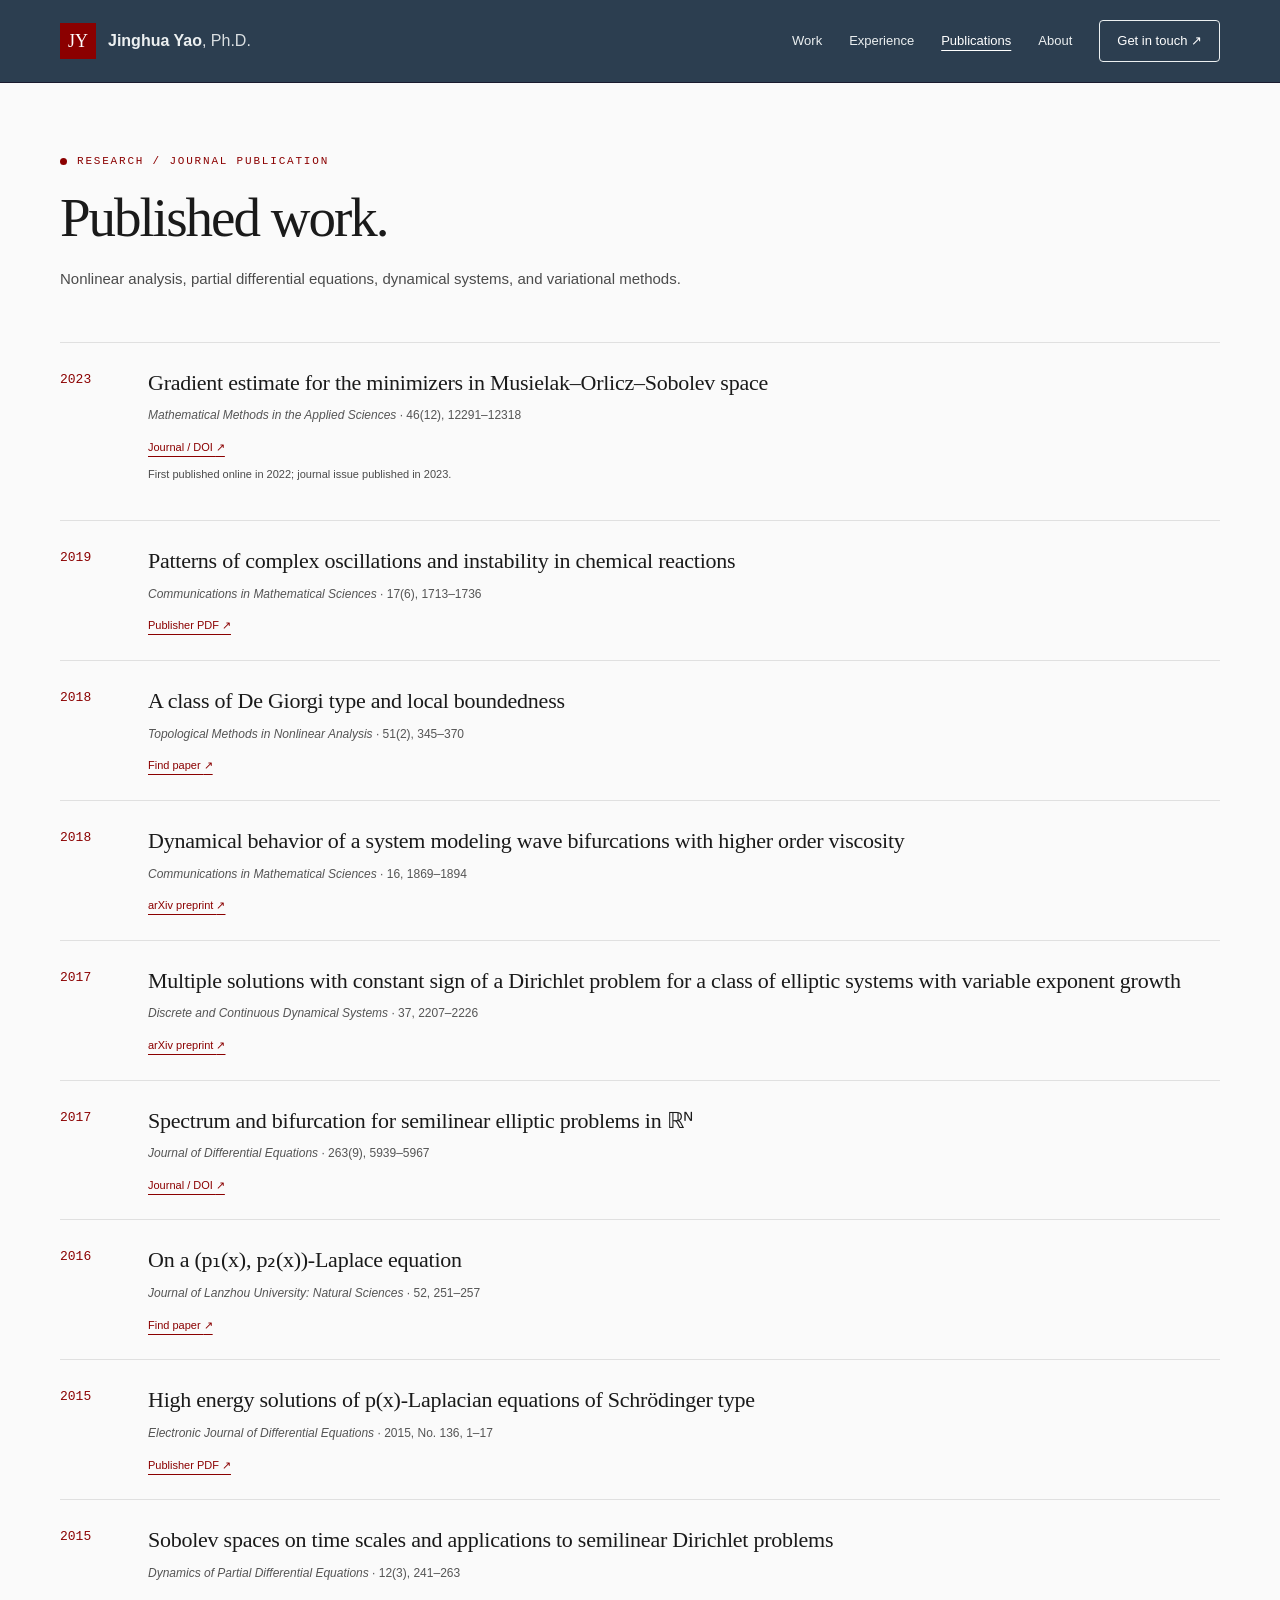
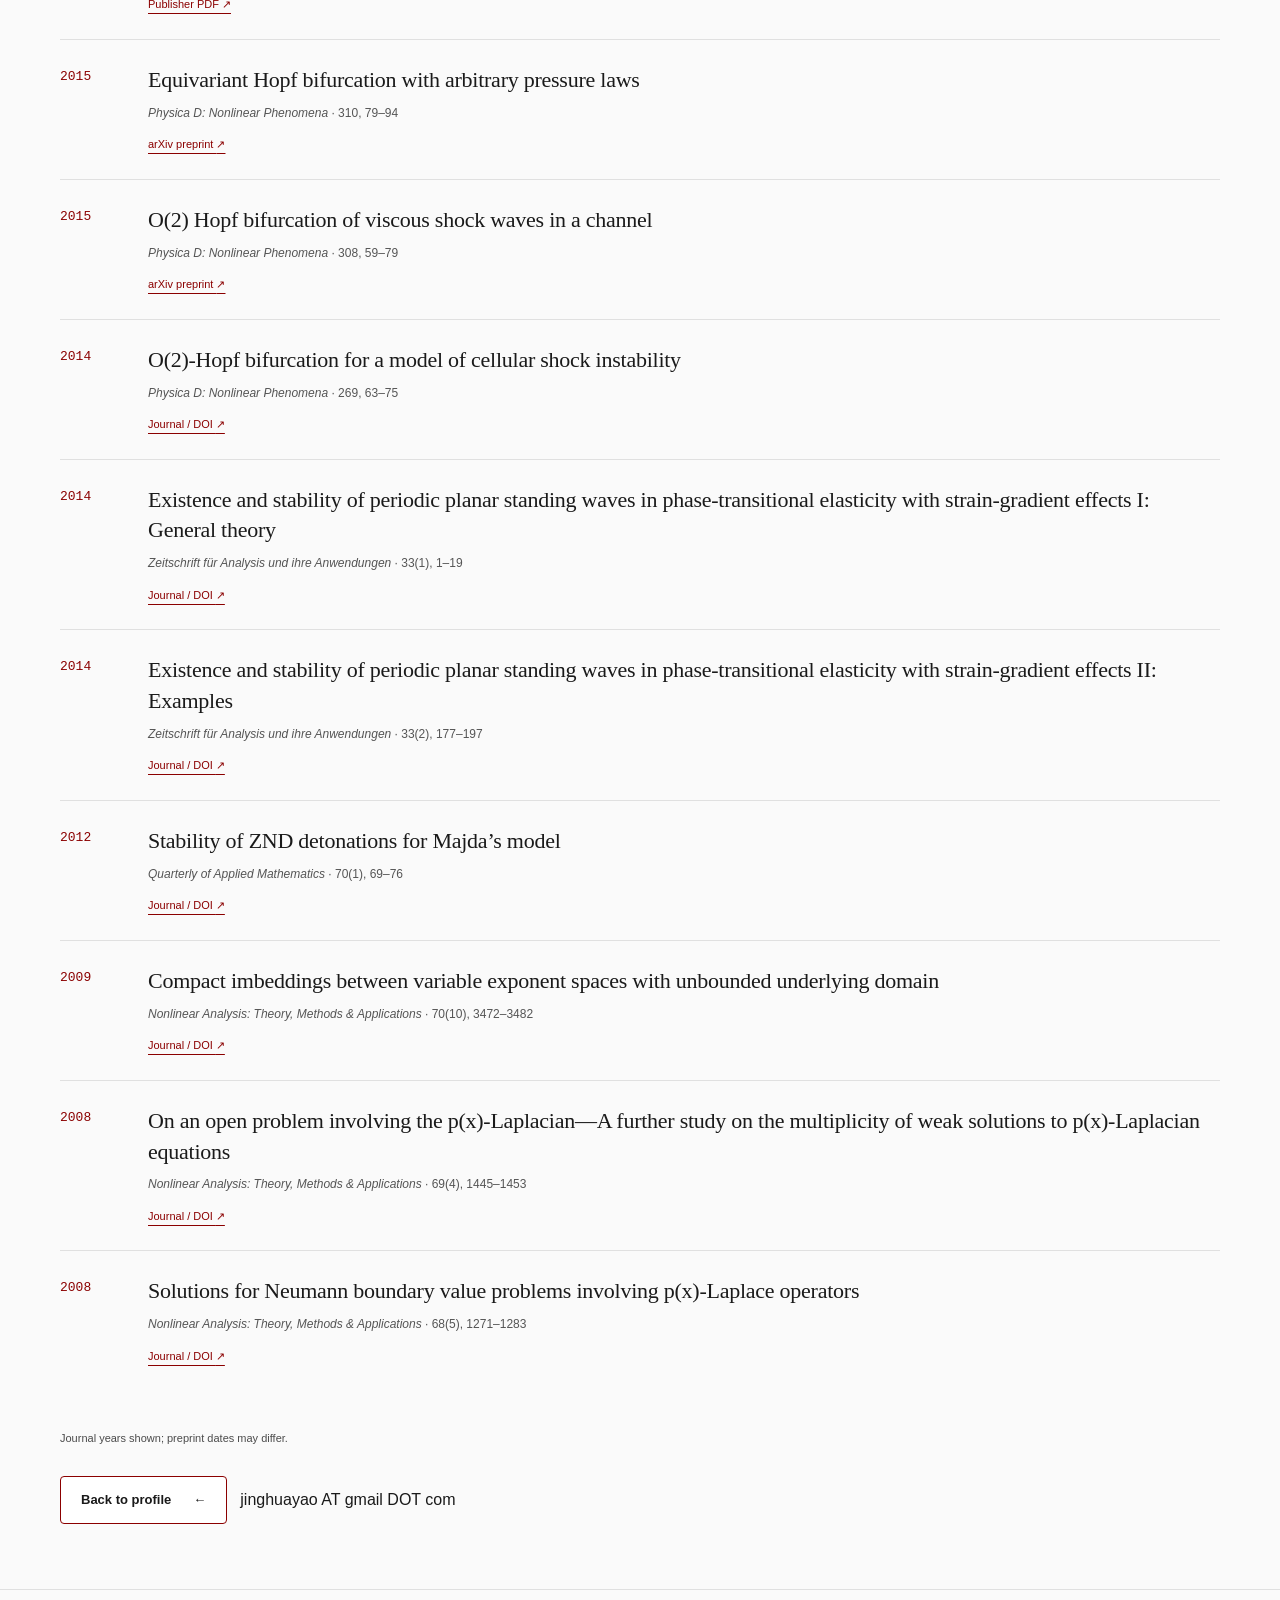
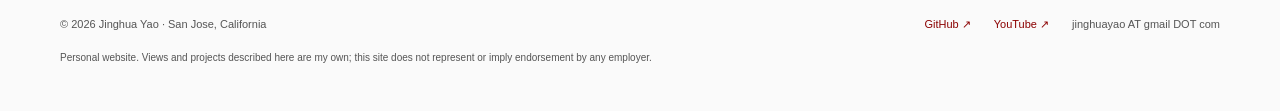
==== commit ee0b1349: "Sync local red redesign: hero name size, hero diagram restyle - Smaller hero name without trailing p" ====
--- a/publications.html
+++ b/publications.html
@@ -1,2 +1,2 @@
 <!doctype html>
-<html lang="en"><head><meta charset="utf-8"><meta name="viewport" content="width=device-width,initial-scale=1"><meta name="theme-color" content="#193b30"><meta name="description" content="Journal publications by Jinghua Yao and coauthors in nonlinear analysis, PDEs, dynamical systems, and variational methods."><meta name="author" content="Jinghua Yao"><title>Publications — Jinghua Yao</title><link rel="icon" type="image/svg+xml" href="assets/favicon.svg"><link rel="stylesheet" href="assets/styles.css"><meta property="og:type" content="website"><meta property="og:title" content="Publications — Jinghua Yao"><meta property="og:description" content="Journal publications by Jinghua Yao and coauthors in nonlinear analysis, PDEs, dynamical systems, and variational methods."><meta property="og:site_name" content="Jinghua Yao"><meta name="twitter:card" content="summary"><script defer src="assets/main.js"></script></head><body><a class="skip" href="#main">Skip to content</a><header><div class="wrap nav"><a class="brand" href="index.html" aria-label="Jinghua Yao, home"><span class="monogram" aria-hidden="true">JY</span><span>Jinghua Yao<span style="font-weight:400;color:var(--muted)">, Ph.D.</span></span></a><button class="menu-toggle" aria-expanded="false" aria-controls="site-nav">Menu</button><nav class="nav-links" id="site-nav" aria-label="Main navigation"><a href="index.html#work">Work</a><a href="index.html#experience">Experience</a><a href="publications.html" aria-current="page">Publications</a><a href="index.html#about">About</a><a href="index.html#contact" class="nav-contact">Get in touch <span aria-hidden="true">↗</span></a></nav></div></header><main id="main" class="wrap"><section class="research-hero"><div class="eyebrow">Research / Journal publication</div><h1>Published work.</h1><p>Nonlinear analysis, partial differential equations, dynamical systems, and variational methods.</p></section><div class="research-list"><article class="pub" id="gradient-estimate" data-year="2023" data-category="Function spaces &amp; regularity"><div class="pub-year">2023</div><div><h3><a href="https://doi.org/10.1002/mma.8762" target="_blank" rel="noopener noreferrer">Gradient estimate for the minimizers in Musielak–Orlicz–Sobolev space</a></h3><p class="venue"><em>Mathematical Methods in the Applied Sciences</em> · 46(12), 12291–12318</p><div class="pub-links"><a href="https://doi.org/10.1002/mma.8762" target="_blank" rel="noopener noreferrer">Journal / DOI <span aria-hidden="true">↗</span></a></div><p class="pub-note">First published online in 2022; journal issue published in 2023.</p></div></article><article class="pub" id="chemical-reactions" data-year="2019" data-category="Dynamics &amp; bifurcation"><div class="pub-year">2019</div><div><h3><a href="https://intlpress.com/site/pub/files/_fulltext/journals/cms/2019/0017/0006/CMS-2019-0017-0006-a010.pdf" target="_blank" rel="noopener noreferrer">Patterns of complex oscillations and instability in chemical reactions</a></h3><p class="venue"><em>Communications in Mathematical Sciences</em> · 17(6), 1713–1736</p><div class="pub-links"><a href="https://intlpress.com/site/pub/files/_fulltext/journals/cms/2019/0017/0006/CMS-2019-0017-0006-a010.pdf" target="_blank" rel="noopener noreferrer">Publisher PDF <span aria-hidden="true">↗</span></a></div></div></article><article class="pub" id="de-giorgi" data-year="2018" data-category="Function spaces &amp; regularity"><div class="pub-year">2018</div><div><h3><a href="https://scholar.google.com/scholar?q=A+class+of+De+Giorgi+type+and+local+boundedness+Liu+Yao" target="_blank" rel="noopener noreferrer">A class of De Giorgi type and local boundedness</a></h3><p class="venue"><em>Topological Methods in Nonlinear Analysis</em> · 51(2), 345–370</p><div class="pub-links"><a href="https://scholar.google.com/scholar?q=A+class+of+De+Giorgi+type+and+local+boundedness+Liu+Yao" target="_blank" rel="noopener noreferrer">Find paper <span aria-hidden="true">↗</span></a></div></div></article><article class="pub" id="wave-bifurcations" data-year="2018" data-category="Dynamics &amp; bifurcation"><div class="pub-year">2018</div><div><h3><a href="https://arxiv.org/abs/1406.5264" target="_blank" rel="noopener noreferrer">Dynamical behavior of a system modeling wave bifurcations with higher order viscosity</a></h3><p class="venue"><em>Communications in Mathematical Sciences</em> · 16, 1869–1894</p><div class="pub-links"><a href="https://arxiv.org/abs/1406.5264" target="_blank" rel="noopener noreferrer">arXiv preprint <span aria-hidden="true">↗</span></a></div></div></article><article class="pub" id="constant-sign" data-year="2017" data-category="Variational methods &amp; PDEs"><div class="pub-year">2017</div><div><h3><a href="https://arxiv.org/abs/1607.00584" target="_blank" rel="noopener noreferrer">Multiple solutions with constant sign of a Dirichlet problem for a class of elliptic systems with variable exponent growth</a></h3><p class="venue"><em>Discrete and Continuous Dynamical Systems</em> · 37, 2207–2226</p><div class="pub-links"><a href="https://arxiv.org/abs/1607.00584" target="_blank" rel="noopener noreferrer">arXiv preprint <span aria-hidden="true">↗</span></a></div></div></article><article class="pub" id="spectrum-bifurcation" data-year="2017" data-category="Variational methods &amp; PDEs"><div class="pub-year">2017</div><div><h3><a href="https://doi.org/10.1016/j.jde.2017.07.004" target="_blank" rel="noopener noreferrer">Spectrum and bifurcation for semilinear elliptic problems in ℝᴺ</a></h3><p class="venue"><em>Journal of Differential Equations</em> · 263(9), 5939–5967</p><div class="pub-links"><a href="https://doi.org/10.1016/j.jde.2017.07.004" target="_blank" rel="noopener noreferrer">Journal / DOI <span aria-hidden="true">↗</span></a></div></div></article><article class="pub" id="two-exponents" data-year="2016" data-category="Variational methods &amp; PDEs"><div class="pub-year">2016</div><div><h3><a href="https://scholar.google.com/scholar?q=Liu+Wang+Yao+Laplace+Lanzhou+2016+251+257" target="_blank" rel="noopener noreferrer">On a (p₁(x), p₂(x))-Laplace equation</a></h3><p class="venue"><em>Journal of Lanzhou University: Natural Sciences</em> · 52, 251–257</p><div class="pub-links"><a href="https://scholar.google.com/scholar?q=Liu+Wang+Yao+Laplace+Lanzhou+2016+251+257" target="_blank" rel="noopener noreferrer">Find paper <span aria-hidden="true">↗</span></a></div></div></article><article class="pub" id="high-energy" data-year="2015" data-category="Variational methods &amp; PDEs"><div class="pub-year">2015</div><div><h3><a href="https://ejde.math.txstate.edu/Volumes/2015/136/wang.pdf" target="_blank" rel="noopener noreferrer">High energy solutions of p(x)-Laplacian equations of Schrödinger type</a></h3><p class="venue"><em>Electronic Journal of Differential Equations</em> · 2015, No. 136, 1–17</p><div class="pub-links"><a href="https://ejde.math.txstate.edu/Volumes/2015/136/wang.pdf" target="_blank" rel="noopener noreferrer">Publisher PDF <span aria-hidden="true">↗</span></a></div></div></article><article class="pub" id="time-scales" data-year="2015" data-category="Function spaces &amp; regularity"><div class="pub-year">2015</div><div><h3><a href="https://intlpress.com/api/bgcloud-front/resource/pdf/volume/1805801773963034626-1805801773963034626-674eb5a343b26674c5cbe428e5b6ac3f.pdf" target="_blank" rel="noopener noreferrer">Sobolev spaces on time scales and applications to semilinear Dirichlet problems</a></h3><p class="venue"><em>Dynamics of Partial Differential Equations</em> · 12(3), 241–263</p><div class="pub-links"><a href="https://intlpress.com/api/bgcloud-front/resource/pdf/volume/1805801773963034626-1805801773963034626-674eb5a343b26674c5cbe428e5b6ac3f.pdf" target="_blank" rel="noopener noreferrer">Publisher PDF <span aria-hidden="true">↗</span></a></div></div></article><article class="pub" id="pressure-laws" data-year="2015" data-category="Dynamics &amp; bifurcation"><div class="pub-year">2015</div><div><h3><a href="https://arxiv.org/abs/1312.4248" target="_blank" rel="noopener noreferrer">Equivariant Hopf bifurcation with arbitrary pressure laws</a></h3><p class="venue"><em>Physica D: Nonlinear Phenomena</em> · 310, 79–94</p><div class="pub-links"><a href="https://arxiv.org/abs/1312.4248" target="_blank" rel="noopener noreferrer">arXiv preprint <span aria-hidden="true">↗</span></a></div></div></article><article class="pub" id="viscous-shock" data-year="2015" data-category="Dynamics &amp; bifurcation"><div class="pub-year">2015</div><div><h3><a href="https://arxiv.org/abs/1401.2197" target="_blank" rel="noopener noreferrer">O(2) Hopf bifurcation of viscous shock waves in a channel</a></h3><p class="venue"><em>Physica D: Nonlinear Phenomena</em> · 308, 59–79</p><div class="pub-links"><a href="https://arxiv.org/abs/1401.2197" target="_blank" rel="noopener noreferrer">arXiv preprint <span aria-hidden="true">↗</span></a></div></div></article><article class="pub" id="cellular-shock" data-year="2014" data-category="Dynamics &amp; bifurcation"><div class="pub-year">2014</div><div><h3><a href="https://doi.org/10.1016/j.physd.2013.11.005" target="_blank" rel="noopener noreferrer">O(2)-Hopf bifurcation for a model of cellular shock instability</a></h3><p class="venue"><em>Physica D: Nonlinear Phenomena</em> · 269, 63–75</p><div class="pub-links"><a href="https://doi.org/10.1016/j.physd.2013.11.005" target="_blank" rel="noopener noreferrer">Journal / DOI <span aria-hidden="true">↗</span></a></div></div></article><article class="pub" id="standing-waves-i" data-year="2014" data-category="Variational methods &amp; PDEs"><div class="pub-year">2014</div><div><h3><a href="https://doi.org/10.4171/ZAA/1496" target="_blank" rel="noopener noreferrer">Existence and stability of periodic planar standing waves in phase-transitional elasticity with strain-gradient effects I: General theory</a></h3><p class="venue"><em>Zeitschrift für Analysis und ihre Anwendungen</em> · 33(1), 1–19</p><div class="pub-links"><a href="https://doi.org/10.4171/ZAA/1496" target="_blank" rel="noopener noreferrer">Journal / DOI <span aria-hidden="true">↗</span></a></div></div></article><article class="pub" id="standing-waves-ii" data-year="2014" data-category="Variational methods &amp; PDEs"><div class="pub-year">2014</div><div><h3><a href="https://doi.org/10.4171/ZAA/1506" target="_blank" rel="noopener noreferrer">Existence and stability of periodic planar standing waves in phase-transitional elasticity with strain-gradient effects II: Examples</a></h3><p class="venue"><em>Zeitschrift für Analysis und ihre Anwendungen</em> · 33(2), 177–197</p><div class="pub-links"><a href="https://doi.org/10.4171/ZAA/1506" target="_blank" rel="noopener noreferrer">Journal / DOI <span aria-hidden="true">↗</span></a></div></div></article><article class="pub" id="znd-detonations" data-year="2012" data-category="Dynamics &amp; bifurcation"><div class="pub-year">2012</div><div><h3><a href="https://doi.org/10.1090/S0033-569X-2011-01232-3" target="_blank" rel="noopener noreferrer">Stability of ZND detonations for Majda’s model</a></h3><p class="venue"><em>Quarterly of Applied Mathematics</em> · 70(1), 69–76</p><div class="pub-links"><a href="https://doi.org/10.1090/S0033-569X-2011-01232-3" target="_blank" rel="noopener noreferrer">Journal / DOI <span aria-hidden="true">↗</span></a></div></div></article><article class="pub" id="compact-imbeddings" data-year="2009" data-category="Function spaces &amp; regularity"><div class="pub-year">2009</div><div><h3><a href="https://doi.org/10.1016/j.na.2008.07.005" target="_blank" rel="noopener noreferrer">Compact imbeddings between variable exponent spaces with unbounded underlying domain</a></h3><p class="venue"><em>Nonlinear Analysis: Theory, Methods &amp; Applications</em> · 70(10), 3472–3482</p><div class="pub-links"><a href="https://doi.org/10.1016/j.na.2008.07.005" target="_blank" rel="noopener noreferrer">Journal / DOI <span aria-hidden="true">↗</span></a></div></div></article><article class="pub" id="open-problem" data-year="2008" data-category="Variational methods &amp; PDEs"><div class="pub-year">2008</div><div><h3><a href="https://doi.org/10.1016/j.na.2007.06.044" target="_blank" rel="noopener noreferrer">On an open problem involving the p(x)-Laplacian—A further study on the multiplicity of weak solutions to p(x)-Laplacian equations</a></h3><p class="venue"><em>Nonlinear Analysis: Theory, Methods &amp; Applications</em> · 69(4), 1445–1453</p><div class="pub-links"><a href="https://doi.org/10.1016/j.na.2007.06.044" target="_blank" rel="noopener noreferrer">Journal / DOI <span aria-hidden="true">↗</span></a></div></div></article><article class="pub" id="neumann-problems" data-year="2008" data-category="Variational methods &amp; PDEs"><div class="pub-year">2008</div><div><h3><a href="https://doi.org/10.1016/j.na.2006.12.020" target="_blank" rel="noopener noreferrer">Solutions for Neumann boundary value problems involving p(x)-Laplace operators</a></h3><p class="venue"><em>Nonlinear Analysis: Theory, Methods &amp; Applications</em> · 68(5), 1271–1283</p><div class="pub-links"><a href="https://doi.org/10.1016/j.na.2006.12.020" target="_blank" rel="noopener noreferrer">Journal / DOI <span aria-hidden="true">↗</span></a></div></div></article></div><p class="pub-note">Journal years shown; preprint dates may differ.</p><div class="actions" style="margin-bottom:65px"><a class="button secondary" href="index.html">Back to profile <span aria-hidden="true">←</span></a><span class="email-address">jinghuayao AT gmail DOT com</span></div></main><footer><div class="wrap"><div class="footer-row"><span>© 2026 Jinghua Yao · San Jose, California</span><div class="footer-links"><a href="https://github.com/jinghuayao">GitHub ↗</a><a href="https://www.youtube.com/@codeyao9796">YouTube ↗</a><span>jinghuayao AT gmail DOT com</span></div></div><p class="footer-note">Personal website. Views and projects described here are my own; this site does not represent or imply endorsement by any employer.</p></div></footer></body></html>+<html lang="en"><head><meta charset="utf-8"><meta name="viewport" content="width=device-width,initial-scale=1"><meta name="theme-color" content="#2c3e50"><meta name="description" content="Journal publications by Jinghua Yao and coauthors in nonlinear analysis, PDEs, dynamical systems, and variational methods."><meta name="author" content="Jinghua Yao"><title>Publications — Jinghua Yao</title><link rel="icon" type="image/svg+xml" href="assets/favicon.svg"><link rel="stylesheet" href="assets/styles.css"><meta property="og:type" content="website"><meta property="og:title" content="Publications — Jinghua Yao"><meta property="og:description" content="Journal publications by Jinghua Yao and coauthors in nonlinear analysis, PDEs, dynamical systems, and variational methods."><meta property="og:site_name" content="Jinghua Yao"><meta name="twitter:card" content="summary"><script defer src="assets/main.js"></script></head><body><a class="skip" href="#main">Skip to content</a><header><div class="wrap nav"><a class="brand" href="index.html" aria-label="Jinghua Yao, home"><span class="monogram" aria-hidden="true">JY</span><span>Jinghua Yao<span style="font-weight:400;color:rgba(236,240,241,.9)">, Ph.D.</span></span></a><button class="menu-toggle" aria-expanded="false" aria-controls="site-nav">Menu</button><nav class="nav-links" id="site-nav" aria-label="Main navigation"><a href="index.html#work">Work</a><a href="index.html#experience">Experience</a><a href="publications.html" aria-current="page">Publications</a><a href="index.html#about">About</a><a href="index.html#contact" class="nav-contact">Get in touch <span aria-hidden="true">↗</span></a></nav></div></header><main id="main" class="wrap"><section class="research-hero"><div class="eyebrow">Research / Journal publication</div><h1>Published work.</h1><p>Nonlinear analysis, partial differential equations, dynamical systems, and variational methods.</p></section><div class="research-list"><article class="pub" id="gradient-estimate" data-year="2023" data-category="Function spaces &amp; regularity"><div class="pub-year">2023</div><div><h3><a href="https://doi.org/10.1002/mma.8762" target="_blank" rel="noopener noreferrer">Gradient estimate for the minimizers in Musielak–Orlicz–Sobolev space</a></h3><p class="venue"><em>Mathematical Methods in the Applied Sciences</em> · 46(12), 12291–12318</p><div class="pub-links"><a href="https://doi.org/10.1002/mma.8762" target="_blank" rel="noopener noreferrer">Journal / DOI <span aria-hidden="true">↗</span></a></div><p class="pub-note">First published online in 2022; journal issue published in 2023.</p></div></article><article class="pub" id="chemical-reactions" data-year="2019" data-category="Dynamics &amp; bifurcation"><div class="pub-year">2019</div><div><h3><a href="https://intlpress.com/site/pub/files/_fulltext/journals/cms/2019/0017/0006/CMS-2019-0017-0006-a010.pdf" target="_blank" rel="noopener noreferrer">Patterns of complex oscillations and instability in chemical reactions</a></h3><p class="venue"><em>Communications in Mathematical Sciences</em> · 17(6), 1713–1736</p><div class="pub-links"><a href="https://intlpress.com/site/pub/files/_fulltext/journals/cms/2019/0017/0006/CMS-2019-0017-0006-a010.pdf" target="_blank" rel="noopener noreferrer">Publisher PDF <span aria-hidden="true">↗</span></a></div></div></article><article class="pub" id="de-giorgi" data-year="2018" data-category="Function spaces &amp; regularity"><div class="pub-year">2018</div><div><h3><a href="https://scholar.google.com/scholar?q=A+class+of+De+Giorgi+type+and+local+boundedness+Liu+Yao" target="_blank" rel="noopener noreferrer">A class of De Giorgi type and local boundedness</a></h3><p class="venue"><em>Topological Methods in Nonlinear Analysis</em> · 51(2), 345–370</p><div class="pub-links"><a href="https://scholar.google.com/scholar?q=A+class+of+De+Giorgi+type+and+local+boundedness+Liu+Yao" target="_blank" rel="noopener noreferrer">Find paper <span aria-hidden="true">↗</span></a></div></div></article><article class="pub" id="wave-bifurcations" data-year="2018" data-category="Dynamics &amp; bifurcation"><div class="pub-year">2018</div><div><h3><a href="https://arxiv.org/abs/1406.5264" target="_blank" rel="noopener noreferrer">Dynamical behavior of a system modeling wave bifurcations with higher order viscosity</a></h3><p class="venue"><em>Communications in Mathematical Sciences</em> · 16, 1869–1894</p><div class="pub-links"><a href="https://arxiv.org/abs/1406.5264" target="_blank" rel="noopener noreferrer">arXiv preprint <span aria-hidden="true">↗</span></a></div></div></article><article class="pub" id="constant-sign" data-year="2017" data-category="Variational methods &amp; PDEs"><div class="pub-year">2017</div><div><h3><a href="https://arxiv.org/abs/1607.00584" target="_blank" rel="noopener noreferrer">Multiple solutions with constant sign of a Dirichlet problem for a class of elliptic systems with variable exponent growth</a></h3><p class="venue"><em>Discrete and Continuous Dynamical Systems</em> · 37, 2207–2226</p><div class="pub-links"><a href="https://arxiv.org/abs/1607.00584" target="_blank" rel="noopener noreferrer">arXiv preprint <span aria-hidden="true">↗</span></a></div></div></article><article class="pub" id="spectrum-bifurcation" data-year="2017" data-category="Variational methods &amp; PDEs"><div class="pub-year">2017</div><div><h3><a href="https://doi.org/10.1016/j.jde.2017.07.004" target="_blank" rel="noopener noreferrer">Spectrum and bifurcation for semilinear elliptic problems in ℝᴺ</a></h3><p class="venue"><em>Journal of Differential Equations</em> · 263(9), 5939–5967</p><div class="pub-links"><a href="https://doi.org/10.1016/j.jde.2017.07.004" target="_blank" rel="noopener noreferrer">Journal / DOI <span aria-hidden="true">↗</span></a></div></div></article><article class="pub" id="two-exponents" data-year="2016" data-category="Variational methods &amp; PDEs"><div class="pub-year">2016</div><div><h3><a href="https://scholar.google.com/scholar?q=Liu+Wang+Yao+Laplace+Lanzhou+2016+251+257" target="_blank" rel="noopener noreferrer">On a (p₁(x), p₂(x))-Laplace equation</a></h3><p class="venue"><em>Journal of Lanzhou University: Natural Sciences</em> · 52, 251–257</p><div class="pub-links"><a href="https://scholar.google.com/scholar?q=Liu+Wang+Yao+Laplace+Lanzhou+2016+251+257" target="_blank" rel="noopener noreferrer">Find paper <span aria-hidden="true">↗</span></a></div></div></article><article class="pub" id="high-energy" data-year="2015" data-category="Variational methods &amp; PDEs"><div class="pub-year">2015</div><div><h3><a href="https://ejde.math.txstate.edu/Volumes/2015/136/wang.pdf" target="_blank" rel="noopener noreferrer">High energy solutions of p(x)-Laplacian equations of Schrödinger type</a></h3><p class="venue"><em>Electronic Journal of Differential Equations</em> · 2015, No. 136, 1–17</p><div class="pub-links"><a href="https://ejde.math.txstate.edu/Volumes/2015/136/wang.pdf" target="_blank" rel="noopener noreferrer">Publisher PDF <span aria-hidden="true">↗</span></a></div></div></article><article class="pub" id="time-scales" data-year="2015" data-category="Function spaces &amp; regularity"><div class="pub-year">2015</div><div><h3><a href="https://intlpress.com/api/bgcloud-front/resource/pdf/volume/1805801773963034626-1805801773963034626-674eb5a343b26674c5cbe428e5b6ac3f.pdf" target="_blank" rel="noopener noreferrer">Sobolev spaces on time scales and applications to semilinear Dirichlet problems</a></h3><p class="venue"><em>Dynamics of Partial Differential Equations</em> · 12(3), 241–263</p><div class="pub-links"><a href="https://intlpress.com/api/bgcloud-front/resource/pdf/volume/1805801773963034626-1805801773963034626-674eb5a343b26674c5cbe428e5b6ac3f.pdf" target="_blank" rel="noopener noreferrer">Publisher PDF <span aria-hidden="true">↗</span></a></div></div></article><article class="pub" id="pressure-laws" data-year="2015" data-category="Dynamics &amp; bifurcation"><div class="pub-year">2015</div><div><h3><a href="https://arxiv.org/abs/1312.4248" target="_blank" rel="noopener noreferrer">Equivariant Hopf bifurcation with arbitrary pressure laws</a></h3><p class="venue"><em>Physica D: Nonlinear Phenomena</em> · 310, 79–94</p><div class="pub-links"><a href="https://arxiv.org/abs/1312.4248" target="_blank" rel="noopener noreferrer">arXiv preprint <span aria-hidden="true">↗</span></a></div></div></article><article class="pub" id="viscous-shock" data-year="2015" data-category="Dynamics &amp; bifurcation"><div class="pub-year">2015</div><div><h3><a href="https://arxiv.org/abs/1401.2197" target="_blank" rel="noopener noreferrer">O(2) Hopf bifurcation of viscous shock waves in a channel</a></h3><p class="venue"><em>Physica D: Nonlinear Phenomena</em> · 308, 59–79</p><div class="pub-links"><a href="https://arxiv.org/abs/1401.2197" target="_blank" rel="noopener noreferrer">arXiv preprint <span aria-hidden="true">↗</span></a></div></div></article><article class="pub" id="cellular-shock" data-year="2014" data-category="Dynamics &amp; bifurcation"><div class="pub-year">2014</div><div><h3><a href="https://doi.org/10.1016/j.physd.2013.11.005" target="_blank" rel="noopener noreferrer">O(2)-Hopf bifurcation for a model of cellular shock instability</a></h3><p class="venue"><em>Physica D: Nonlinear Phenomena</em> · 269, 63–75</p><div class="pub-links"><a href="https://doi.org/10.1016/j.physd.2013.11.005" target="_blank" rel="noopener noreferrer">Journal / DOI <span aria-hidden="true">↗</span></a></div></div></article><article class="pub" id="standing-waves-i" data-year="2014" data-category="Variational methods &amp; PDEs"><div class="pub-year">2014</div><div><h3><a href="https://doi.org/10.4171/ZAA/1496" target="_blank" rel="noopener noreferrer">Existence and stability of periodic planar standing waves in phase-transitional elasticity with strain-gradient effects I: General theory</a></h3><p class="venue"><em>Zeitschrift für Analysis und ihre Anwendungen</em> · 33(1), 1–19</p><div class="pub-links"><a href="https://doi.org/10.4171/ZAA/1496" target="_blank" rel="noopener noreferrer">Journal / DOI <span aria-hidden="true">↗</span></a></div></div></article><article class="pub" id="standing-waves-ii" data-year="2014" data-category="Variational methods &amp; PDEs"><div class="pub-year">2014</div><div><h3><a href="https://doi.org/10.4171/ZAA/1506" target="_blank" rel="noopener noreferrer">Existence and stability of periodic planar standing waves in phase-transitional elasticity with strain-gradient effects II: Examples</a></h3><p class="venue"><em>Zeitschrift für Analysis und ihre Anwendungen</em> · 33(2), 177–197</p><div class="pub-links"><a href="https://doi.org/10.4171/ZAA/1506" target="_blank" rel="noopener noreferrer">Journal / DOI <span aria-hidden="true">↗</span></a></div></div></article><article class="pub" id="znd-detonations" data-year="2012" data-category="Dynamics &amp; bifurcation"><div class="pub-year">2012</div><div><h3><a href="https://doi.org/10.1090/S0033-569X-2011-01232-3" target="_blank" rel="noopener noreferrer">Stability of ZND detonations for Majda’s model</a></h3><p class="venue"><em>Quarterly of Applied Mathematics</em> · 70(1), 69–76</p><div class="pub-links"><a href="https://doi.org/10.1090/S0033-569X-2011-01232-3" target="_blank" rel="noopener noreferrer">Journal / DOI <span aria-hidden="true">↗</span></a></div></div></article><article class="pub" id="compact-imbeddings" data-year="2009" data-category="Function spaces &amp; regularity"><div class="pub-year">2009</div><div><h3><a href="https://doi.org/10.1016/j.na.2008.07.005" target="_blank" rel="noopener noreferrer">Compact imbeddings between variable exponent spaces with unbounded underlying domain</a></h3><p class="venue"><em>Nonlinear Analysis: Theory, Methods &amp; Applications</em> · 70(10), 3472–3482</p><div class="pub-links"><a href="https://doi.org/10.1016/j.na.2008.07.005" target="_blank" rel="noopener noreferrer">Journal / DOI <span aria-hidden="true">↗</span></a></div></div></article><article class="pub" id="open-problem" data-year="2008" data-category="Variational methods &amp; PDEs"><div class="pub-year">2008</div><div><h3><a href="https://doi.org/10.1016/j.na.2007.06.044" target="_blank" rel="noopener noreferrer">On an open problem involving the p(x)-Laplacian—A further study on the multiplicity of weak solutions to p(x)-Laplacian equations</a></h3><p class="venue"><em>Nonlinear Analysis: Theory, Methods &amp; Applications</em> · 69(4), 1445–1453</p><div class="pub-links"><a href="https://doi.org/10.1016/j.na.2007.06.044" target="_blank" rel="noopener noreferrer">Journal / DOI <span aria-hidden="true">↗</span></a></div></div></article><article class="pub" id="neumann-problems" data-year="2008" data-category="Variational methods &amp; PDEs"><div class="pub-year">2008</div><div><h3><a href="https://doi.org/10.1016/j.na.2006.12.020" target="_blank" rel="noopener noreferrer">Solutions for Neumann boundary value problems involving p(x)-Laplace operators</a></h3><p class="venue"><em>Nonlinear Analysis: Theory, Methods &amp; Applications</em> · 68(5), 1271–1283</p><div class="pub-links"><a href="https://doi.org/10.1016/j.na.2006.12.020" target="_blank" rel="noopener noreferrer">Journal / DOI <span aria-hidden="true">↗</span></a></div></div></article></div><p class="pub-note">Journal years shown; preprint dates may differ.</p><div class="actions" style="margin-bottom:65px"><a class="button secondary" href="index.html">Back to profile <span aria-hidden="true">←</span></a><span class="email-address">jinghuayao AT gmail DOT com</span></div></main><footer><div class="wrap"><div class="footer-row"><span>© 2026 Jinghua Yao · San Jose, California</span><div class="footer-links"><a href="https://github.com/jinghuayao">GitHub ↗</a><a href="https://www.youtube.com/@codeyao9796">YouTube ↗</a><span>jinghuayao AT gmail DOT com</span></div></div><p class="footer-note">Personal website. Views and projects described here are my own; this site does not represent or imply endorsement by any employer.</p></div></footer></body></html>
--- a/assets/styles.css
+++ b/assets/styles.css
@@ -1,9 +1,41 @@
 /* No framework, external font, tracking pixel, or runtime dependency. */
-:root{--paper:#f7f6f2;--card:#fffefa;--ink:#1d302b;--muted:#65726a;--green:#285f4d;--deep:#193b30;--line:#dcded4;--lime:#d9efad;--mono:ui-monospace,SFMono-Regular,Consolas,monospace;--sans:Inter,-apple-system,BlinkMacSystemFont,"Segoe UI",Arial,sans-serif;--serif:Georgia,"Times New Roman",serif}
-*{box-sizing:border-box}html{scroll-behavior:smooth;scroll-padding-top:100px}body{margin:0;background:var(--paper);color:var(--ink);font:16px/1.7 var(--sans);-webkit-font-smoothing:antialiased}a{color:inherit;text-decoration-thickness:1px;text-underline-offset:5px}button,input,select{font:inherit}button{cursor:pointer}a:focus-visible,button:focus-visible,input:focus-visible,select:focus-visible,summary:focus-visible{outline:3px solid #c79141;outline-offset:5px}[hidden]{display:none!important}.wrap{width:min(1160px,calc(100% - 80px));margin-inline:auto}.skip{position:absolute;top:-100px;left:15px;z-index:30;background:white;padding:10px}.skip:focus{top:10px}header{position:sticky;top:0;z-index:20;border-bottom:1px solid var(--line);background:#f7f6f2f2;backdrop-filter:blur(16px)}.nav{height:82px;display:flex;align-items:center;justify-content:space-between;gap:28px}.brand{display:flex;gap:12px;align-items:center;text-decoration:none;font-weight:650;white-space:nowrap}.monogram{width:36px;height:36px;display:grid;place-items:center;background:var(--deep);color:var(--paper);font:18px var(--serif)}.nav-links{display:flex;gap:27px;align-items:center}.nav-links a{font-size:13px;text-decoration:none;color:#45554d}.nav-links a:hover,.nav-links a[aria-current=page]{color:var(--green);text-decoration:underline}.nav-links .nav-contact{padding:9px 17px;border:1px solid var(--green);color:var(--green);border-radius:4px}.menu-toggle{display:none;background:none;border:1px solid var(--line);padding:8px 12px;border-radius:4px}.eyebrow{font:11px/1.5 var(--mono);text-transform:uppercase;letter-spacing:1.8px;color:var(--green);display:flex;align-items:center;gap:10px}.eyebrow::before{content:"";width:7px;height:7px;background:var(--green);border-radius:50%;flex-shrink:0}.hero{display:grid;grid-template-columns:1.45fr 1fr;gap:65px;align-items:center;padding:82px 0 65px}.name{font:500 clamp(45px,5.7vw,73px)/1.06 var(--serif);letter-spacing:-3px;margin:23px 0 8px}.credentials{font-size:14px;color:var(--muted);letter-spacing:.25px}.hero h2{font:400 clamp(27px,3vw,38px)/1.3 var(--serif);letter-spacing:-.9px;margin:26px 0 19px}.hero h2 em{color:var(--green);font-weight:400}.hero-copy{max-width:555px;color:var(--muted);font-size:16px;line-height:1.8}.actions{display:flex;gap:13px;align-items:center;flex-wrap:wrap;margin-top:28px}.button{display:inline-flex;gap:22px;align-items:center;justify-content:center;padding:12px 20px;border:1px solid var(--green);border-radius:4px;text-decoration:none;font-size:13px;font-weight:600;background:var(--green);color:white;transition:background .2s,transform .2s}.button:hover{background:var(--deep);transform:translateY(-2px)}.button.secondary{background:transparent;color:var(--ink);border-color:#b4bdb2}.button.secondary:hover{background:#e9ede3}.text-link{font-size:13px;font-weight:550;text-decoration:none}.text-link:hover{text-decoration:underline}.location{margin-top:22px;font-size:11px;font-family:var(--mono);color:var(--muted)}.hero-art{position:relative;background:#e8ede3;border:1px solid #d8dfd1;border-radius:7px;overflow:hidden;aspect-ratio:0.94;max-height:465px}.hero-art::before{content:"";position:absolute;inset:0;background-image:linear-gradient(#b3bfaf25 1px,transparent 1px),linear-gradient(90deg,#b3bfaf25 1px,transparent 1px);background-size:26px 26px}.art-top{position:absolute;top:24px;left:26px;right:26px;display:flex;justify-content:space-between;font:9px var(--mono);letter-spacing:1.4px;color:#65775e}.hero-art svg{position:absolute;width:100%;height:78%;top:8%;left:0}.art-caption{position:absolute;bottom:24px;left:28px;right:28px;border-top:1px solid #c6cfbd;padding-top:15px;display:flex;justify-content:space-between;align-items:center}.art-caption span{font:20px/1.3 var(--serif)}.art-caption small{font:9px/1.6 var(--mono);color:#62765c;text-align:right}.employers{border-top:1px solid var(--line);border-bottom:1px solid var(--line);display:flex;align-items:center;justify-content:space-between;gap:30px;padding:26px 0}.employers .label{font:10px/1.7 var(--mono);color:var(--muted);letter-spacing:1px;max-width:150px;text-transform:uppercase}.company{font-size:21px;letter-spacing:-.8px;font-weight:600}.company.apple{font-family:var(--serif);font-size:26px}.company.samsung{font-size:15px;letter-spacing:2px}.company.iu{font-family:var(--serif);font-size:18px;font-weight:400}.section{padding:70px 0;border-bottom:1px solid var(--line)}.section-heading{display:flex;align-items:flex-end;justify-content:space-between;gap:35px;margin-bottom:35px}.section-heading h2,.about h2,.contact h2{font:400 clamp(30px,3.4vw,42px)/1.2 var(--serif);letter-spacing:-1px;margin:12px 0 0}.section-heading p{max-width:360px;color:var(--muted);font-size:14px;margin:0}.kicker{font:10px var(--mono);letter-spacing:1.8px;color:var(--muted);text-transform:uppercase}.work-grid{display:grid;grid-template-columns:1fr 1fr;gap:20px}.work-card{background:transparent;border:1px solid var(--line);border-radius:5px;overflow:hidden}.work-content{padding:25px 28px 28px}.card-top{display:flex;justify-content:space-between;gap:15px;font:10px var(--mono);text-transform:uppercase;letter-spacing:.8px;color:var(--muted)}.work-content h3{font:400 25px/1.3 var(--serif);letter-spacing:-.5px;margin:13px 0 13px}.work-content p{font-size:14px;color:var(--muted);margin:0}.timeline{display:grid;grid-template-columns:175px 1fr}.timeline-date{padding:25px 0;font:11px var(--mono);color:var(--muted);border-top:1px solid var(--line)}.timeline-body{border-top:1px solid var(--line);padding:22px 0 26px;display:grid;grid-template-columns:210px 1fr;gap:25px}.timeline-body h3{font-size:18px;margin:0}.timeline-body .role{font-size:12px;color:var(--green);margin:3px 0 0}.timeline-body p{font-size:14px;margin:0;color:var(--muted)}.publication-list{display:grid;gap:0}.pub{display:grid;grid-template-columns:65px 1fr;gap:23px;padding:25px 0;border-top:1px solid var(--line)}.pub-year{font:13px var(--mono);padding-top:4px;color:var(--green)}.pub h3{font:400 22px/1.4 var(--serif);margin:0 0 7px;letter-spacing:-.25px}.pub h3 a{text-decoration:none}.pub h3 a:hover{text-decoration:underline}.pub .venue{font-size:12px;color:var(--muted);margin:0}.pub-links{display:flex;flex-wrap:wrap;gap:20px;align-items:center;margin-top:12px}.pub-links a{font-size:11px;color:var(--green)}.pub-note{font-size:11px;color:var(--muted);margin-top:9px}.about{display:grid;grid-template-columns:1fr 1fr;gap:80px}.about p{font-size:15px;color:var(--muted)}.education{margin-top:23px}.education div{padding:15px 0;border-bottom:1px solid var(--line);display:flex;justify-content:space-between;gap:20px;font-size:13px}.education small{display:block;color:var(--muted)}.education .year{font:11px var(--mono);color:var(--green);padding-top:4px}.skills{margin-top:27px}.skills h3{font-size:12px;color:var(--green);margin:19px 0 6px}.skills p{font-size:13px;margin:0}.chinese{margin-top:25px;border:1px solid var(--line);padding:14px 18px;border-radius:4px}.chinese summary{font-size:13px;cursor:pointer}.chinese p{font-size:14px;line-height:1.95}.contact{padding:80px 0;display:flex;align-items:center;justify-content:space-between;gap:45px}.contact h2{font-size:39px}.contact p{color:var(--muted);font-size:14px;max-width:580px}.contact .actions{flex-shrink:0;margin-top:0;flex-direction:column;align-items:stretch}.contact .text-link{text-align:center;color:var(--muted)}footer{border-top:1px solid var(--line);padding:25px 0 35px;font-size:11px;color:var(--muted)}.footer-row{display:flex;justify-content:space-between;gap:20px;align-items:center}.footer-links{display:flex;gap:23px}.footer-links a{text-decoration:none}.footer-note{font-size:10px;margin-top:15px;max-width:800px}.research-hero{padding:70px 0 35px;max-width:820px}.research-hero h1{font:55px/1.1 var(--serif);letter-spacing:-2px;margin:18px 0}.research-hero p{color:var(--muted);font-size:15px}.research-list{padding-bottom:30px}
+:root{--paper:#fafafa;--card:#ffffff;--ink:#1a1a1a;--muted:#4b4b4b;--green:#8b0000;--deep:#2c3e50;--line:#e0e0e0;--lime:#d9efad;--mono:ui-monospace,SFMono-Regular,Consolas,monospace;--sans:Inter,-apple-system,BlinkMacSystemFont,"Segoe UI",Arial,sans-serif;--serif:Georgia,"Times New Roman",serif}
+*{box-sizing:border-box}html{scroll-behavior:smooth;scroll-padding-top:100px}body{margin:0;background:var(--paper);color:var(--ink);font:16px/1.7 var(--sans);-webkit-font-smoothing:antialiased}a{color:inherit;text-decoration-thickness:1px;text-underline-offset:5px}button,input,select{font:inherit}button{cursor:pointer}a:focus-visible,button:focus-visible,input:focus-visible,select:focus-visible,summary:focus-visible{outline:3px solid #c79141;outline-offset:5px}[hidden]{display:none!important}.wrap{width:min(1160px,calc(100% - 80px));margin-inline:auto}.skip{position:absolute;top:-100px;left:15px;z-index:30;background:white;padding:10px}.skip:focus{top:10px}header{position:sticky;top:0;z-index:20;border-bottom:1px solid var(--line);background:#f7f6f2f2;backdrop-filter:blur(16px)}.nav{height:82px;display:flex;align-items:center;justify-content:space-between;gap:28px}.brand{display:flex;gap:12px;align-items:center;text-decoration:none;font-weight:650;white-space:nowrap}.monogram{width:36px;height:36px;display:grid;place-items:center;background:var(--deep);color:var(--paper);font:18px var(--serif)}.nav-links{display:flex;gap:27px;align-items:center}.nav-links a{font-size:13px;text-decoration:none;color:#45554d}.nav-links a:hover,.nav-links a[aria-current=page]{color:var(--green);text-decoration:underline}.nav-links .nav-contact{padding:9px 17px;border:1px solid var(--green);color:var(--green);border-radius:4px}.menu-toggle{display:none;background:none;border:1px solid var(--line);padding:8px 12px;border-radius:4px}.eyebrow{font:11px/1.5 var(--mono);text-transform:uppercase;letter-spacing:1.8px;color:var(--green);display:flex;align-items:center;gap:10px}.eyebrow::before{content:"";width:7px;height:7px;background:var(--green);border-radius:50%;flex-shrink:0}.hero{display:grid;grid-template-columns:1.45fr 1fr;gap:65px;align-items:center;padding:82px 0 65px}.name{font:500 clamp(40px,5vw,64px)/1.06 var(--serif);letter-spacing:-3px;margin:23px 0 8px}.credentials{font-size:14px;color:var(--muted);letter-spacing:.25px}.hero h2{font:400 clamp(27px,3vw,38px)/1.3 var(--serif);letter-spacing:-.9px;margin:26px 0 19px}.hero h2 em{color:var(--green);font-weight:400}.hero-copy{max-width:555px;color:var(--muted);font-size:16px;line-height:1.8}.actions{display:flex;gap:13px;align-items:center;flex-wrap:wrap;margin-top:28px}.button{display:inline-flex;gap:22px;align-items:center;justify-content:center;padding:12px 20px;border:1px solid var(--green);border-radius:4px;text-decoration:none;font-size:13px;font-weight:600;background:var(--green);color:white;transition:background .2s,transform .2s}.button:hover{background:var(--deep);transform:translateY(-2px)}.button.secondary{background:transparent;color:var(--ink);border-color:#b4bdb2}.button.secondary:hover{background:#e9ede3}.text-link{font-size:13px;font-weight:550;text-decoration:none}.text-link:hover{text-decoration:underline}.location{margin-top:22px;font-size:11px;font-family:var(--mono);color:var(--muted)}.hero-art{position:relative;background:#fff;border:1px solid var(--line);border-radius:5px;overflow:hidden;aspect-ratio:0.94;max-height:465px}.hero-art::before{content:"";position:absolute;inset:0;background-image:linear-gradient(#1a1a1a12 1px,transparent 1px),linear-gradient(90deg,#1a1a1a12 1px,transparent 1px);background-size:26px 26px}.art-top{position:absolute;top:24px;left:26px;right:26px;display:flex;justify-content:space-between;font:10px var(--mono);letter-spacing:1.4px;color:#555}.hero-art svg{position:absolute;width:100%;height:78%;top:8%;left:0}.art-caption{position:absolute;bottom:24px;left:28px;right:28px;border-top:1px solid var(--line);padding-top:15px;display:flex;justify-content:space-between;align-items:center}.art-caption span{font:20px/1.3 var(--serif)}.art-caption small{font:10px/1.6 var(--mono);color:#555;text-align:right}.employers{border-top:1px solid var(--line);border-bottom:1px solid var(--line);display:flex;align-items:center;justify-content:space-between;gap:30px;padding:26px 0}.employers .label{font:10px/1.7 var(--mono);color:var(--muted);letter-spacing:1px;max-width:150px;text-transform:uppercase}.company{font-size:21px;letter-spacing:-.8px;font-weight:600}.company.apple{font-family:var(--serif);font-size:26px}.company.samsung{font-size:15px;letter-spacing:2px}.company.iu{font-family:var(--serif);font-size:18px;font-weight:400}.section{padding:70px 0;border-bottom:1px solid var(--line)}.section-heading{display:flex;align-items:flex-end;justify-content:space-between;gap:35px;margin-bottom:35px}.section-heading h2,.about h2,.contact h2{font:400 clamp(30px,3.4vw,42px)/1.2 var(--serif);letter-spacing:-1px;margin:12px 0 0}.section-heading p{max-width:360px;color:var(--muted);font-size:14px;margin:0}.kicker{font:10px var(--mono);letter-spacing:1.8px;color:var(--muted);text-transform:uppercase}.work-grid{display:grid;grid-template-columns:1fr 1fr;gap:20px}.work-card{background:transparent;border:1px solid var(--line);border-radius:5px;overflow:hidden}.work-content{padding:25px 28px 28px}.card-top{display:flex;justify-content:space-between;gap:15px;font:10px var(--mono);text-transform:uppercase;letter-spacing:.8px;color:var(--muted)}.work-content h3{font:400 25px/1.3 var(--serif);letter-spacing:-.5px;margin:13px 0 13px}.work-content p{font-size:14px;color:var(--muted);margin:0}.timeline{display:grid;grid-template-columns:175px 1fr}.timeline-date{padding:25px 0;font:11px var(--mono);color:var(--muted);border-top:1px solid var(--line)}.timeline-body{border-top:1px solid var(--line);padding:22px 0 26px;display:grid;grid-template-columns:210px 1fr;gap:25px}.timeline-body h3{font-size:18px;margin:0}.timeline-body .role{font-size:12px;color:var(--green);margin:3px 0 0}.timeline-body p{font-size:14px;margin:0;color:var(--muted)}.publication-list{display:grid;gap:0}.pub{display:grid;grid-template-columns:65px 1fr;gap:23px;padding:25px 0;border-top:1px solid var(--line)}.pub-year{font:13px var(--mono);padding-top:4px;color:var(--green)}.pub h3{font:400 22px/1.4 var(--serif);margin:0 0 7px;letter-spacing:-.25px}.pub h3 a{text-decoration:none}.pub h3 a:hover{text-decoration:underline}.pub .venue{font-size:12px;color:var(--muted);margin:0}.pub-links{display:flex;flex-wrap:wrap;gap:20px;align-items:center;margin-top:12px}.pub-links a{font-size:11px;color:var(--green)}.pub-note{font-size:11px;color:var(--muted);margin-top:9px}.about{display:grid;grid-template-columns:1fr 1fr;gap:80px}.about p{font-size:15px;color:var(--muted)}.education{margin-top:23px}.education div{padding:15px 0;border-bottom:1px solid var(--line);display:flex;justify-content:space-between;gap:20px;font-size:13px}.education small{display:block;color:var(--muted)}.education .year{font:11px var(--mono);color:var(--green);padding-top:4px}.skills{margin-top:27px}.skills h3{font-size:12px;color:var(--green);margin:19px 0 6px}.skills p{font-size:13px;margin:0}.contact{padding:80px 0;display:flex;align-items:center;justify-content:space-between;gap:45px}.contact h2{font-size:39px}.contact p{color:var(--muted);font-size:14px;max-width:580px}.contact .actions{flex-shrink:0;margin-top:0;flex-direction:column;align-items:stretch}.contact .text-link{text-align:center;color:var(--muted)}footer{border-top:1px solid var(--line);padding:25px 0 35px;font-size:11px;color:var(--muted)}.footer-row{display:flex;justify-content:space-between;gap:20px;align-items:center}.footer-links{display:flex;gap:23px}.footer-links a{text-decoration:none}.footer-note{font-size:10px;margin-top:15px;max-width:800px}.research-hero{padding:70px 0 35px;max-width:820px}.research-hero h1{font:55px/1.1 var(--serif);letter-spacing:-2px;margin:18px 0}.research-hero p{color:var(--muted);font-size:15px}.research-list{padding-bottom:30px}
+/* Keep the research/engineering label intact, even when the caption stacks. */
+.art-caption{flex-wrap:wrap;gap:6px 12px}
+.art-caption small{white-space:nowrap;flex-shrink:0;margin-left:auto}
 @media(min-width:1400px){.hero{padding-top:95px;padding-bottom:85px}}
 @media(max-width:1000px){.wrap{width:calc(100% - 48px)}.hero{gap:35px;padding-top:60px}.nav-links{gap:16px}.hero-art{max-height:415px}.timeline{grid-template-columns:150px 1fr}.timeline-body{grid-template-columns:180px 1fr}.about{gap:40px}.contact{gap:20px}}
-@media(max-width:760px){html{scroll-padding-top:86px}.nav{height:auto;min-height:72px;flex-wrap:wrap;padding-block:15px;gap:14px}.brand{font-size:14px}.js .menu-toggle{display:block}.nav-links{width:100%;flex-wrap:wrap;gap:15px;padding-bottom:6px}.js .nav-links{display:none}.js .nav-links.open{display:flex}.nav-links .nav-contact{padding:5px 12px}.hero{grid-template-columns:1fr;padding:48px 0 38px;gap:34px}.name{font-size:58px;letter-spacing:-2px}.hero h2{font-size:34px}.hero-art{aspect-ratio:1.3;max-height:330px}.hero-art svg{width:75%;left:12.5%;height:85%;top:0}.art-top{top:18px}.art-caption{bottom:18px;padding-top:10px}.art-caption span{font-size:17px}.employers{gap:22px;flex-wrap:wrap;justify-content:flex-start}.employers .label{max-width:none;width:100%}.company{font-size:18px}.company.iu{font-size:16px}.section{padding:52px 0}.section-heading{display:block;margin-bottom:26px}.section-heading p{margin-top:18px;max-width:none}.section-heading>.text-link{display:inline-block;margin-top:15px}.work-grid{grid-template-columns:1fr}.work-content{padding:22px}.timeline{grid-template-columns:1fr}.timeline-date{padding:20px 0 6px}.timeline-body{border-top:0;padding-top:0;grid-template-columns:1fr;gap:12px}.about{grid-template-columns:1fr;gap:32px}.contact{display:block;padding:50px 0}.contact .actions{align-items:flex-start;margin-top:25px}.contact h2{font-size:34px}.pub{grid-template-columns:43px 1fr;gap:12px}.pub h3{font-size:20px}.footer-row{align-items:flex-start;flex-direction:column}.research-hero{padding-top:45px}.research-hero h1{font-size:43px}}
-@media(max-width:380px){.wrap{width:calc(100% - 32px)}.name{font-size:49px}.hero h2{font-size:30px}}
+@media(max-width:760px){html{scroll-padding-top:86px}.nav{height:auto;min-height:72px;flex-wrap:wrap;padding-block:15px;gap:14px}.brand{font-size:14px}.js .menu-toggle{display:block}.nav-links{width:100%;flex-wrap:wrap;gap:15px;padding-bottom:6px}.js .nav-links{display:none}.js .nav-links.open{display:flex}.nav-links .nav-contact{padding:5px 12px}.hero{grid-template-columns:1fr;padding:48px 0 38px;gap:34px}.name{font-size:50px;letter-spacing:-2px}.hero h2{font-size:34px}.hero-art{aspect-ratio:1.3;max-height:330px}.hero-art svg{width:75%;left:12.5%;height:85%;top:0}.art-top{top:18px}.art-caption{bottom:18px;padding-top:10px}.art-caption span{font-size:17px}.employers{gap:22px;flex-wrap:wrap;justify-content:flex-start}.employers .label{max-width:none;width:100%}.company{font-size:18px}.company.iu{font-size:16px}.section{padding:52px 0}.section-heading{display:block;margin-bottom:26px}.section-heading p{margin-top:18px;max-width:none}.section-heading>.text-link{display:inline-block;margin-top:15px}.work-grid{grid-template-columns:1fr}.work-content{padding:22px}.timeline{grid-template-columns:1fr}.timeline-date{padding:20px 0 6px}.timeline-body{border-top:0;padding-top:0;grid-template-columns:1fr;gap:12px}.about{grid-template-columns:1fr;gap:32px}.contact{display:block;padding:50px 0}.contact .actions{align-items:flex-start;margin-top:25px}.contact h2{font-size:34px}.pub{grid-template-columns:43px 1fr;gap:12px}.pub h3{font-size:20px}.footer-row{align-items:flex-start;flex-direction:column}.research-hero{padding-top:45px}.research-hero h1{font-size:43px}}
+@media(max-width:380px){.wrap{width:calc(100% - 32px)}.name{font-size:44px}.hero h2{font-size:30px}}
 @media(prefers-reduced-motion:reduce){html{scroll-behavior:auto}*,*::before,*::after{transition:none!important;animation:none!important}}
 @media print{header,.hero-art,.contact .actions,.menu-toggle{display:none!important}.wrap{width:100%}body{background:white;font-size:12px}.section,.hero,.contact{padding:20px 0}.hero{display:block}.section-heading h2,.about h2{font-size:28px}.work-card,.pub,.timeline-body{break-inside:avoid}.pub[hidden]{display:grid!important}.research-hero h1{font-size:36px}footer{font-size:9px}}
+
+/* High-contrast theme (phontron-inspired): dark slate nav, dark-red accents, near-black text on white. Layout unchanged. */
+body{background:#fafafa;color:#1a1a1a}
+a{color:#8b0000}
+a:hover{color:#a52a2a}
+header{background:#2c3e50;border-bottom:1px solid #1a1a2e}
+.brand{color:#ecf0f1}
+.monogram{background:#8b0000!important;color:#fff!important}
+.nav-links a{color:#ecf0f1}
+.nav-links a:hover,.nav-links a[aria-current=page]{color:#fff;text-decoration:underline}
+.nav-links .nav-contact{border-color:#ecf0f1;color:#fff}
+.nav-links .nav-contact:hover{background:rgba(255,255,255,.12);color:#fff}
+.menu-toggle{color:#ecf0f1;border-color:#ecf0f1}
+.eyebrow,.kicker{color:#8b0000}
+.eyebrow::before{background:#8b0000}
+.hero h2 em{color:#8b0000}
+.hero-copy,.credentials,.section-heading p,.work-content p,.timeline-body p,.about p,.contact p{color:#333}
+.button{background:#8b0000;border-color:#8b0000;color:#fff}
+.button:hover{background:#a52a2a;border-color:#a52a2a}
+.button.secondary{background:#fff;color:#1a1a1a;border-color:#8b0000}
+.button.secondary:hover{background:rgba(139,0,0,.06)}
+.timeline-body .role,.pub-year,.education .year,.skills h3{color:#8b0000}
+.pub h3 a,.work-content h3{color:#1a1a1a}
+.pub .venue,.card-top,.location{color:#555}
+.hero-art{background:#fff;border-color:#e0e0e0}
+.section-heading h2,.about h2,.contact h2,.research-hero h1{color:#1a1a1a}
+.work-card{background:#fff}
+footer{color:#555}
+.brand span span{color:rgba(236,240,241,.9)!important}
